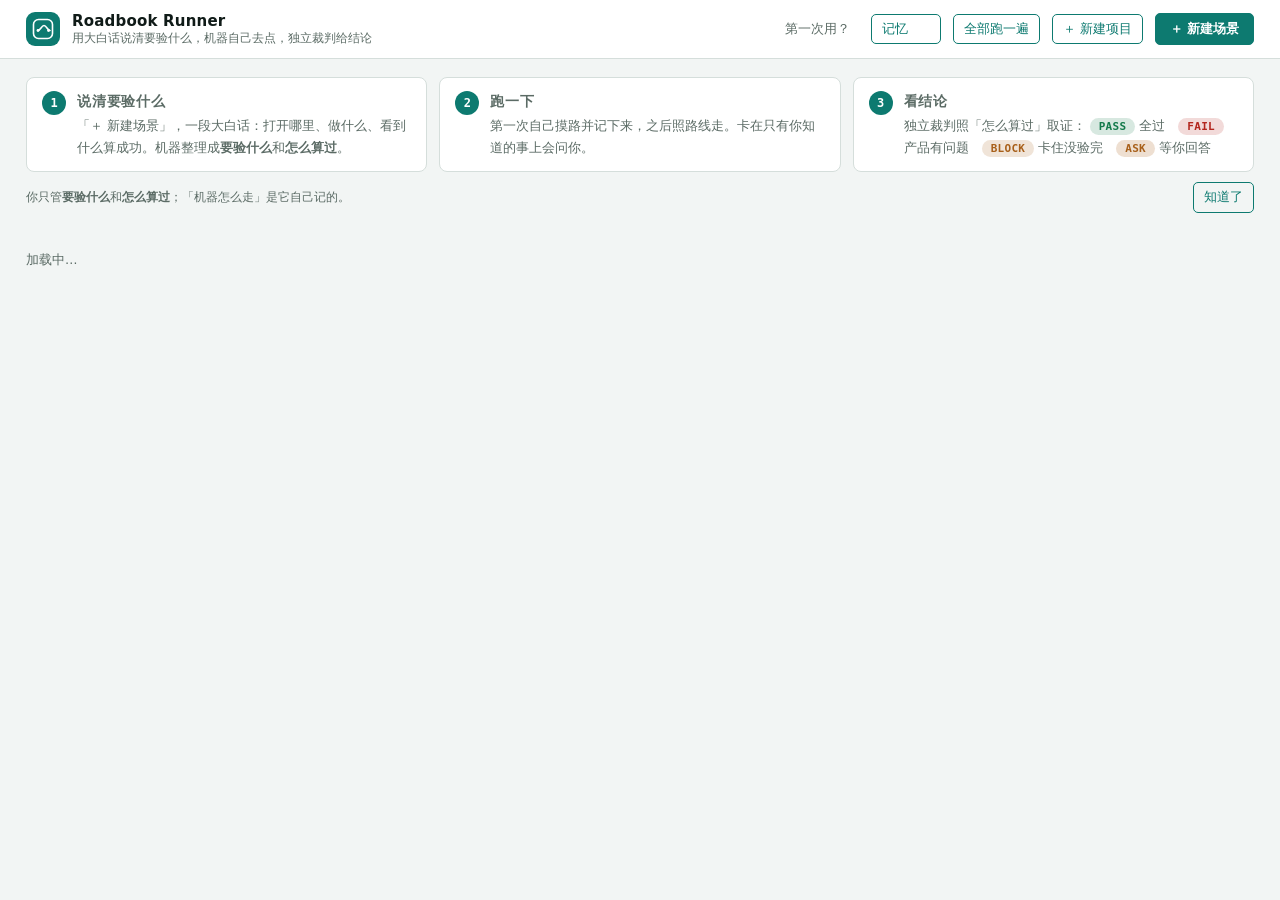
==== frontend/index.html @ f7e3899c "Roadbook Runner：路书资产的独立无人值守运行时与看板 - AgentLoop：Observe→Act→Observe 主循环，阈值压缩、截断整轮重试、finish 显式协议 - 三道安全" ====
<!doctype html>
<html lang="zh-CN">
<head>
<meta charset="utf-8"/>
<meta name="viewport" content="width=device-width,initial-scale=1"/>
<title>Roadbook Runner</title>
<style>
  :root{
    --bg:#f2f5f4; --surface:#fff; --surface-2:#e7edea; --ink:#101b18; --muted:#5b6b65;
    --line:#d5dedb; --accent:#0d7a70; --pass:#137a4b; --fail:#b3261e; --block:#a8601a;
    --mono:'SF Mono',Menlo,Consolas,monospace;
    /* 工具类别配色：改页面 / 看页面 / 资产·脚本 */
    --act:#0d7a70; --look:#5b6b65; --asset:#5a4fc4;
  }
  @media (prefers-color-scheme:dark){:root:not([data-theme=light]){
    --bg:#0d1412; --surface:#151e1b; --surface-2:#1c2724; --ink:#e6ece9; --muted:#92a19b;
    --line:#293633; --accent:#3fc7ba; --pass:#4ec98a; --fail:#f2857c; --block:#e0a15c;
    --act:#3fc7ba; --look:#8fa39c; --asset:#9d93ff;
  }}
  *{box-sizing:border-box}
  body{margin:0;background:var(--bg);color:var(--ink);
       font:14px/1.5 system-ui,-apple-system,"PingFang SC",sans-serif}
  /* 只管页面顶栏。别写成裸 header——弹窗里的卡片头也是 <header>，
     会跟着变成 sticky+z-index:5，盖在页签上面（2026-09-22 实测：14 个卡片头全中招） */
  body>header{display:flex;align-items:center;gap:12px;padding:12px 26px;
         background:var(--surface);border-bottom:1px solid var(--line);
         position:sticky;top:0;z-index:5}
  body>header .brand{display:inline-flex;width:34px;height:34px;border-radius:9px;align-items:center;justify-content:center;
         background:var(--accent);color:#fff;flex:none}
  body>header .titles{display:grid;line-height:1.25}
  body>header h1{margin:0;font-size:15px;font-weight:700;letter-spacing:.2px}
  body>header .sub{color:var(--muted);font-size:12px}
  body>header .spacer{margin-left:auto}
  button.primary{background:var(--accent);color:#fff;border-color:var(--accent);font-weight:600}
  button.primary:hover{filter:brightness(1.07)}
  button.link{background:none;border-color:transparent;color:var(--muted);padding:5px 8px;font-weight:500}
  button.link:hover{color:var(--accent)}
  button.sm{padding:4px 10px;font-size:12.5px}
  /* 概览条：数字即筛选 */
  .overview{max-width:1500px;margin:0 auto 14px;display:flex;align-items:center;gap:12px;flex-wrap:wrap}
  .ov-chips{display:flex;gap:6px;flex-wrap:wrap}
  .ov-chip{display:inline-flex;align-items:center;gap:6px;padding:5px 12px 5px 9px;border-radius:999px;
           border:1px solid var(--line);background:var(--surface);color:var(--muted);font-size:12.5px;font-weight:500}
  .ov-chip b{font:700 12.5px var(--mono);color:var(--ink)}
  .ov-chip::before{content:'';width:7px;height:7px;border-radius:50%;background:var(--line)}
  .ov-chip.pass::before{background:var(--pass)} .ov-chip.fail::before{background:var(--fail)}
  .ov-chip.block::before,.ov-chip.ask::before{background:var(--block)} .ov-chip.running::before{background:var(--accent)}
  .ov-chip.all::before{display:none}
  .ov-chip.on{border-color:var(--accent);color:var(--accent);background:color-mix(in srgb,var(--accent) 8%,var(--surface))}
  .ov-chip:hover{border-color:var(--accent)}
  /* 记忆页 */
  body>header .cnt{display:inline-block;min-width:16px;padding:0 5px;margin-left:6px;border-radius:999px;
                   background:var(--block);color:#fff;font:700 10.5px var(--mono);line-height:16px;vertical-align:1px}
  #memdlg{max-width:min(860px,95vw);width:min(860px,95vw);max-height:92vh}
  #memdlg[open]{display:flex;flex-direction:column}
  #memdlg .dlg-body{flex:1;min-height:0;overflow:auto}
  .mem-h{margin:18px 0 8px;font-size:13px;font-weight:600}
  .mem-h .count{font:11px var(--mono);color:var(--muted);margin-left:6px}
  .mem-c{border:1px solid var(--line);border-radius:10px;background:var(--surface);padding:10px 12px;margin-bottom:10px}
  .mem-c.ready{border-color:var(--ok);box-shadow:0 0 0 2px color-mix(in srgb,var(--ok) 18%,transparent)}
  .mem-c.canonical{border-left:4px solid var(--warn)}
  .mem-head{display:flex;align-items:center;gap:8px;flex-wrap:wrap;font-size:12px;color:var(--muted)}
  .mem-head .sp{flex:1}
  .mem-votes b{font-family:var(--mono);color:var(--ink)} .mem-votes b.ok{color:var(--ok)} .mem-votes b.bad{color:var(--bad)}
  .mem-src{font-size:11.5px;color:var(--muted)}
  .mem-text{margin:8px 0;font-size:13.5px;line-height:1.65}
  .mem-act{display:flex;align-items:center;gap:8px;flex-wrap:wrap}
  .mem-act .hint{flex-basis:100%;margin-top:2px}
  .mem-p{display:flex;align-items:baseline;gap:8px;flex-wrap:wrap;padding:6px 0;border-top:1px dashed var(--line);font-size:13px}
  .mem-p:first-of-type{border-top:0}
  .mem-p b.bad{color:var(--bad);font-family:var(--mono)}
  .mem-ledger{font-size:12px;display:grid;gap:3px}
  .mem-r{display:grid;grid-template-columns:82px 130px auto 1fr;gap:8px;align-items:baseline}
  .mem-r .t{font-family:var(--mono);color:var(--muted);font-size:11px}
  .mem-r .e{font-family:var(--mono);font-size:11px;color:var(--muted)}
  .mem-r .e.promoted,.mem-r .e.created,.mem-r .e.canonical_promoted{color:var(--ok)}
  .mem-r .e.dropped,.mem-r .e.demoted,.mem-r .e.refute_promoted{color:var(--bad)}
  .mem-r .e.proposed,.mem-r .e.voted,.mem-r .e.merged_as_vote{color:var(--accent)}
  .mem-r .hint{overflow:hidden;text-overflow:ellipsis;white-space:nowrap}
  /* 上手面板 */
  .onboard{max-width:1500px;margin:18px auto -4px;padding:0 26px}
  .onboard .steps{display:grid;grid-template-columns:repeat(auto-fit,minmax(280px,1fr));gap:12px}
  .onboard .steps>div{display:flex;gap:11px;padding:13px 15px;background:var(--surface);
                      border:1px solid var(--line);border-radius:8px}
  .onboard .steps>div>b{flex:none;display:inline-flex;align-items:center;justify-content:center;
                        width:24px;height:24px;border-radius:999px;background:var(--accent);color:#fff;
                        font:700 12px var(--mono)}
  .onboard h4{margin:0 0 4px;font-size:13.5px}
  .onboard p{margin:0;font-size:12.5px;line-height:1.7;color:var(--muted)}
  .onboard .foot{display:flex;align-items:center;gap:12px;margin-top:10px;font-size:12px;color:var(--muted)}
  .onboard .foot span{flex:1}
  /* 页签：人话为主，文件名做小字 */
  .tabs button small{display:block;font:10.5px var(--mono);font-weight:400;opacity:.65;margin-top:1px}
  /* 新建场景：例子按钮 + 好坏对照表 */
  .examples{display:flex;gap:6px;align-items:center;flex-wrap:wrap;margin-top:6px}
  .examples button{font-size:11.5px;padding:3px 9px}
  /* 新建场景：一个主角（描述框），其余全是可折叠的次要信息 */
  #author{max-width:min(720px,95vw);width:min(720px,95vw)}
  .author .au-intro{margin:0 0 14px;font-size:12.5px;color:var(--muted);line-height:1.6}
  .au-main{margin-bottom:14px}
  .au-label{display:flex;align-items:baseline;gap:10px;flex-wrap:wrap;margin-bottom:7px;font-size:13px}
  .au-label>span:first-child{color:var(--ink)}
  .au-eg{margin-left:auto;font-size:12px;color:var(--muted);display:flex;gap:8px}
  .au-eg a{color:var(--accent);text-decoration:none;border-bottom:1px dotted var(--accent)}
  .au-eg a:hover{border-bottom-style:solid}
  #author-ask{width:100%;font:14px/1.7 inherit;padding:12px 14px;border:1.5px solid var(--line);border-radius:8px;
              background:var(--surface);color:var(--ink);resize:vertical;min-height:132px;
              box-shadow:0 1px 3px rgba(0,0,0,.06)}
  #author-ask:focus{outline:none;border-color:var(--accent);box-shadow:0 0 0 3px color-mix(in srgb,var(--accent) 14%,transparent)}
  .au-more{display:grid;gap:2px;margin-bottom:16px}
  .au-more details{border-top:1px solid var(--line)}
  .au-more details:last-child{border-bottom:1px solid var(--line)}
  .au-more summary{cursor:pointer;list-style:none;display:flex;align-items:baseline;gap:8px;padding:9px 2px;
                   font-size:12.5px;color:var(--muted)}
  .au-more summary::-webkit-details-marker{display:none}
  .au-more summary::before{content:'▸';font-size:10px;color:var(--muted)}
  .au-more details[open]>summary::before{content:'▾'}
  .au-more details[open]>summary{color:var(--ink)}
  .au-more summary small{font-size:11.5px;color:var(--muted);opacity:.8}
  .au-more details>*:not(summary){margin:2px 0 12px 14px}
  .au-more input[type=text]{width:100%;font:13px var(--mono);padding:7px 10px;border:1px solid var(--line);
                            border-radius:6px;background:var(--surface);color:var(--ink)}
  .au-foot{display:flex;align-items:center;gap:14px}
  .au-run{display:flex;align-items:center;gap:6px;font-size:12.5px;color:var(--muted);cursor:pointer}
  .goodbad{width:100%;border-collapse:collapse;font-size:12px}
  .goodbad th{text-align:left;font-weight:600;padding:4px 8px;background:var(--bg);font-size:11.5px}
  .goodbad th:first-child{color:var(--pass)} .goodbad th:last-child{color:var(--fail)}
  .goodbad td{padding:4px 8px;border-top:1px dashed var(--line);vertical-align:top;line-height:1.55;color:var(--ink)}
  .goodbad td span{display:block;color:var(--muted);font-size:11px}

  .grid{display:grid;gap:18px;
        grid-template-columns:repeat(auto-fill,minmax(320px,1fr))}
  .proj-head{grid-column:1/-1;display:flex;align-items:baseline;gap:10px;
             margin-top:8px;padding-bottom:6px;border-bottom:1px solid var(--line);
             font:600 14px/1.4 var(--sans,system-ui);color:var(--ink)}
  .proj-head:first-child{margin-top:0}
  .proj-head .proj-n{font:400 11.5px var(--mono,monospace);color:var(--muted)}
  .proj-head .proj-name{font-weight:600}
  .proj-head .ghost{padding:2px 10px;font-size:11px}
  .proj-head .sp{flex:1}
  .proj-toggle{background:none;border:0;color:var(--muted);cursor:pointer;font-size:12px;padding:0 2px;line-height:1}
  main{max-width:1500px;margin:0 auto;padding:18px 26px 40px}

  .tile{background:var(--surface);border:1px solid var(--line);border-radius:12px;
        overflow:hidden;display:flex;flex-direction:column;
        box-shadow:0 1px 2px rgba(0,0,0,.04);transition:box-shadow .15s,transform .15s}
  .tile:hover{box-shadow:0 6px 18px rgba(0,0,0,.08);transform:translateY(-1px)}
  .tile.running{border-color:var(--accent);box-shadow:0 0 0 2px color-mix(in srgb,var(--accent) 35%,transparent)}

  .stage{position:relative;aspect-ratio:16/10;background:linear-gradient(160deg,#141c1a,#0b0f0e);display:flex;
         align-items:center;justify-content:center;overflow:hidden;border-bottom:1px solid var(--line)}
  .stage img,.stage video{width:100%;height:100%;object-fit:cover;object-position:top;display:block}
  .stage .idle{color:#6b7c76;font-size:12.5px;text-align:center;padding:0 18px;display:grid;gap:4px;justify-items:center}
  .stage .idle svg{color:#4a5a55;margin-bottom:4px} .stage .idle small{font-size:11px;color:#4f5f59}

  .badge{position:absolute;top:10px;left:10px;display:flex;gap:6px;align-items:center}
  .live-dot{width:7px;height:7px;border-radius:50%;background:#e5484d;
            animation:blink 1.1s infinite}
  @keyframes blink{50%{opacity:.25}}
  .stagelabel{position:absolute;top:10px;right:10px;font:11px/1 var(--mono);
              padding:4px 8px;border-radius:4px;background:rgba(0,0,0,.6);color:#e8efec}
  .playbtn{position:absolute;inset:0;border:0;border-radius:0;padding:0;background:transparent;
           display:flex;align-items:center;justify-content:center;cursor:pointer;
           transition:background .15s}
  .playbtn:hover{background:rgba(0,0,0,.28)}
  .playbtn:focus-visible{outline:2px solid var(--accent);outline-offset:-3px}
  .playbtn .disc{width:64px;height:64px;border-radius:50%;
                 background:rgba(12,18,16,.55);border:1.5px solid rgba(255,255,255,.75);
                 display:flex;align-items:center;justify-content:center;
                 transition:transform .15s,background .15s}
  .playbtn:hover .disc{transform:scale(1.08);background:rgba(12,18,16,.78)}
  .playbtn svg{margin-left:4px}

  /* display 只能写在 [open] 上：写在基础规则里会盖掉 dialog:not([open]) 的默认
     display:none，关闭后元素还在，塌成一条黑带（2026-09-16 实测） */
  #player{max-width:min(1200px,94vw);width:min(1200px,94vw);max-height:92vh}
  #player[open]{display:flex;flex-direction:column}
  #player .dlg-body{padding:0;display:flex;flex-direction:column;min-height:0;flex:1;overflow:hidden}
  #player video{width:100%;flex:1;min-height:0;background:#000;display:block;object-fit:contain}

  .vbar{display:flex;align-items:center;gap:12px;padding:9px 13px;background:var(--surface-2);
        border-top:1px solid var(--line)}
  .vbar button{background:transparent;border:0;color:var(--ink);padding:2px 4px;font-size:15px;
               line-height:1;min-width:26px}
  .vbar .time{font:11.5px/1 var(--mono);color:var(--muted);font-variant-numeric:tabular-nums;
              white-space:nowrap}
  .scrub{flex:1;position:relative;height:18px;display:flex;align-items:center;cursor:pointer}
  .scrub .track{position:absolute;left:0;right:0;height:4px;border-radius:2px;background:var(--line)}
  .scrub .fill{position:absolute;left:0;height:4px;border-radius:2px;background:var(--accent);width:0}
  .scrub .knob{position:absolute;width:11px;height:11px;border-radius:50%;background:var(--accent);
               left:0;transform:translateX(-50%);box-shadow:0 0 0 2px var(--surface-2)}


  .nowstep{position:absolute;left:0;right:0;bottom:0;padding:7px 11px;
           background:linear-gradient(transparent,rgba(0,0,0,.82));
           color:#dfe8e5;font:11px/1.4 var(--mono);white-space:nowrap;overflow:hidden;
           text-overflow:ellipsis}

  .meta{padding:13px 15px 10px;display:grid;gap:8px;flex:1}
  .meta .head{display:flex;align-items:flex-start;gap:10px}
  .meta .titles{min-width:0;flex:1}
  .meta .title{font-size:14.5px;font-weight:650;line-height:1.35;color:var(--ink)}
  .meta .slug{font:11px var(--mono);color:var(--muted);margin-top:2px;overflow:hidden;text-overflow:ellipsis;white-space:nowrap}
  .row{display:flex;align-items:center;gap:8px}
  .desc{color:var(--muted);font-size:12.5px;line-height:1.6;display:-webkit-box;-webkit-line-clamp:2;
        -webkit-box-orient:vertical;overflow:hidden;min-height:40px}
  .status{display:flex;align-items:center;gap:10px;font-size:11.5px;color:var(--muted);flex-wrap:wrap}
  .status .route{margin-left:auto}
  .trend{display:inline-flex;gap:3px;align-items:center}
  .trend i{width:7px;height:7px;border-radius:50%;background:var(--line);display:inline-block}
  .trend i.pass{background:var(--pass)} .trend i.fail{background:var(--fail)}
  .trend i.block,.trend i.ask{background:var(--block)} .trend i.running{background:var(--accent)}
  .actions{display:flex;align-items:center;gap:6px;padding:9px 12px 11px;border-top:1px solid var(--line);
           background:color-mix(in srgb,var(--surface-2) 45%,var(--surface));flex-wrap:wrap;row-gap:6px}
  .actions .sp{flex:1}
  .actions button{white-space:nowrap}
  .tags{display:flex;gap:5px;flex-wrap:wrap}
  .tag{font:10px/1.5 var(--mono);padding:1px 6px;border-radius:3px;
       background:var(--surface-2);color:var(--muted);border:1px solid var(--line)}
  .pill{font:11px/1.5 var(--mono);font-weight:700;padding:2px 9px;border-radius:999px;flex:none;letter-spacing:.3px}
  .pill.passed,.pill.PASS{background:color-mix(in srgb,var(--pass) 17%,transparent);color:var(--pass)}
  .pill.failed,.pill.FAIL{background:color-mix(in srgb,var(--fail) 17%,transparent);color:var(--fail)}
  .pill.blocked,.pill.BLOCK,.pill.error{background:color-mix(in srgb,var(--block) 17%,transparent);color:var(--block)}
  .pill.running{background:var(--surface-2);color:var(--accent)}
  .pill.needs_input,.pill.ASK{background:color-mix(in srgb,var(--block) 20%,transparent);
                              color:var(--block)}
  /* 人手动停的，不是失败——用中性灰，别跟 fail/block 撞色 */
  .pill.stopped,.pill.STOPPED{background:var(--surface-2);color:var(--muted)}
  .asks{display:grid;gap:9px;margin:10px 0 0}
  .ask{display:grid;gap:5px}
  .ask .q{font-size:13px;line-height:1.55}
  .ask textarea{width:100%;font:12.5px/1.55 inherit;padding:7px 10px;border:1px solid var(--line);
                border-radius:5px;background:var(--surface);color:var(--ink);resize:vertical}

  button{font:inherit;cursor:pointer;border-radius:5px;border:1px solid var(--accent);
         background:var(--accent);color:#fff;padding:6px 14px;font-weight:600;font-size:12.5px}
  button:disabled{opacity:.45;cursor:not-allowed}
  button.ghost{background:transparent;color:var(--accent);padding:5px 10px;font-weight:500}
  button.danger{background:transparent;border-color:var(--fail);color:var(--fail);padding:5px 10px;font-weight:500}

  dialog{border:1px solid var(--line);border-radius:9px;background:var(--surface);color:var(--ink);
         max-width:820px;width:92vw;padding:0;box-shadow:0 18px 48px rgba(0,0,0,.28)}
  dialog::backdrop{background:rgba(0,0,0,.45)}
  .dlg-head{display:flex;align-items:center;gap:10px;padding:14px 18px;
            border-bottom:1px solid var(--line);position:sticky;top:0;background:var(--surface)}
  .dlg-body{padding:16px 18px;max-height:72vh;overflow:auto}
  h4{margin:16px 0 7px;font-size:11.5px;text-transform:uppercase;letter-spacing:.06em;color:var(--muted)}
  h4:first-child{margin-top:0}
  pre{font:11.5px/1.5 var(--mono);background:var(--surface-2);padding:10px;border-radius:5px;
      overflow:auto;max-height:260px;margin:0;white-space:pre-wrap}
  .steps{display:grid;gap:3px}
  .step{display:grid;grid-template-columns:30px 110px 1fr;gap:8px;font:11.5px/1.6 var(--mono);
        padding:3px 7px;border-radius:3px;background:var(--surface-2)}
  .step .t{color:var(--accent);font-weight:600}
  .step .a{color:var(--muted);overflow:hidden;text-overflow:ellipsis;white-space:nowrap}
  .empty{color:var(--muted);font-size:12.5px;padding:10px 0}

  .calls{display:grid;gap:3px;font:11.5px/1.6 var(--mono)}
  .calls .hd{display:grid;grid-template-columns:28px 50px 1fr 70px 70px 70px;gap:8px;
             color:var(--muted);padding:2px 7px}
  .calls .row{display:grid;grid-template-columns:28px 50px 1fr 70px 70px 70px;gap:8px;
              padding:3px 7px;border-radius:3px;background:var(--surface-2);align-items:center}
  .calls .row.judge{background:var(--accent-graph-soft, var(--surface-2))}
  .calls .tag{font-size:10px;padding:0 5px;border-radius:3px;background:var(--surface);
              color:var(--muted);width:fit-content}
  .calls .num{text-align:right;font-variant-numeric:tabular-nums}
  .calls-total{font-size:11.5px;color:var(--muted);margin-top:6px}

  /* 详情页签。body 的上内边距给到 0，否则粘顶时上面会漏出一条缝，内容从缝里爬到页签上面 */
  #dlg .dlg-body{padding-top:0}
  .tabs{display:flex;gap:2px;border-bottom:1px solid var(--line);margin:0 -18px 14px;
        padding:16px 18px 0;background:var(--surface);position:sticky;top:0;z-index:3}
  .tabs button{background:none;border:none;border-bottom:2px solid transparent;color:var(--muted);
               border-radius:0;padding:9px 12px;font-weight:600;font-size:12.5px}
  .tabs button.on{color:var(--accent);border-bottom-color:var(--accent)}
  .tabs .count{font:11px var(--mono);opacity:.7;margin-left:4px}

  /* 诊断条：跑批为什么是这个结论，一句话顶在最上面 */
  .diag{display:flex;gap:9px;align-items:flex-start;padding:10px 12px;border-radius:6px;
        font-size:12.5px;line-height:1.6;margin-bottom:12px;border:1px solid transparent}
  .diag.bad{background:color-mix(in srgb,var(--fail) 10%,transparent);border-color:var(--fail);color:var(--fail)}
  .diag.neutral{background:var(--surface-2);border-color:var(--line);color:var(--muted)}
  .diag.warn{background:color-mix(in srgb,var(--block) 12%,transparent);border-color:var(--block);color:var(--block)}
  .diag.ok{background:color-mix(in srgb,var(--pass) 10%,transparent);border-color:var(--pass);color:var(--pass)}
  .diag b{flex:none}

  /* 轨迹：一次模型调用 + 它产出的那几步 */
  .tl{display:grid;gap:7px}
  .tl-turn{border:1px solid var(--line);border-radius:6px;overflow:hidden;background:var(--surface)}
  .tl-head{display:flex;align-items:center;gap:9px;padding:4px 10px;background:var(--surface-2);
           font:11px var(--mono);color:var(--muted);border-bottom:1px solid var(--line)}
  .tl-head b{color:var(--ink);font-size:11px}
  .tl-head .sp{margin-left:auto}

  /* 模型这一轮说的话，跟工具调用视觉上彻底分开 */
  .tl-think{margin:7px 9px;padding:6px 10px;border-left:2px solid var(--line);
            font-size:12.5px;line-height:1.6;color:var(--muted);white-space:pre-wrap}
  .tl-think:empty{display:none}

  .tl-step>summary{display:grid;grid-template-columns:3px 20px 52px 112px 1fr auto;gap:8px;
                   align-items:center;padding:4px 10px 4px 0;cursor:pointer;
                   font:11.5px/1.55 var(--mono);list-style:none}
  .tl-step>summary::-webkit-details-marker{display:none}
  .tl-step>summary:hover,.tl-step[open]>summary{background:var(--surface-2)}
  .tl-step .bar{align-self:stretch;background:var(--line)}          /* 左侧类别色条 */
  .tl-step .n{color:var(--muted);text-align:right;font-size:11px}
  .tl-step .kind{font-size:10px;text-align:center;padding:1px 0;border-radius:3px;
                 background:var(--surface-2);color:var(--muted);letter-spacing:.02em}
  .tl-step .t{font-weight:600}
  .tl-step .a{color:var(--muted);overflow:hidden;text-overflow:ellipsis;white-space:nowrap}
  .tl-step .ms{color:var(--muted);font-size:11px;font-variant-numeric:tabular-nums;padding-right:10px}

  .tl-step.k-act    .bar{background:var(--act)}
  .tl-step.k-act    .t{color:var(--act)}
  .tl-step.k-look   .bar{background:var(--look);opacity:.5}
  .tl-step.k-look   .t{color:var(--look)}
  .tl-step.k-asset  .bar{background:var(--asset)}
  .tl-step.k-asset  .t{color:var(--asset)}
  .tl-step.k-end    .bar{background:var(--pass)}
  .tl-step.k-end    .t{color:var(--pass)}
  .tl-step.k-skip   .bar{background:var(--block)}
  .tl-step.k-skip   .t{color:var(--block);text-decoration:line-through;text-decoration-thickness:1px}
  .tl-step.k-act   .kind{color:var(--act)}
  .tl-step.k-asset .kind{color:var(--asset)}
  .tl-step.k-skip  .kind{color:var(--block)}

  .tl-body{padding:8px 11px 10px 21px;display:grid;gap:7px;border-top:1px dashed var(--line)}
  .tl-lbl{font-size:10.5px;text-transform:uppercase;letter-spacing:.05em;color:var(--muted);margin-bottom:3px}

  .task pre{max-height:none;background:var(--surface-2);padding:12px 14px;font-size:12px;line-height:1.75}
  /* 路书的五要素标记：渲染成正文之后仍然要一眼看出结构 */
  .md .mark{color:var(--accent);font-weight:600}
  .task .stale{border:1px solid var(--block);color:var(--block);border-radius:6px;
               padding:8px 11px;font-size:12px;line-height:1.6;margin-bottom:12px;
               background:color-mix(in srgb,var(--block) 10%,transparent)}

  /* 图例：告诉人这些颜色代表什么 */
  .tl-legend{display:flex;flex-wrap:wrap;gap:12px;font-size:11px;color:var(--muted);margin-bottom:9px}
  .tl-legend span{display:flex;align-items:center;gap:5px}
  .tl-legend i{width:9px;height:9px;border-radius:2px;display:inline-block}

  #author{max-width:min(680px,94vw);width:min(680px,94vw)}
  #author[open]{display:block}
  #author textarea{width:100%;min-height:130px;resize:vertical;font:13px/1.6 inherit;
                   padding:11px 12px;border:1px solid var(--line);border-radius:6px;
                   background:var(--surface);color:var(--ink)}
  #author input[type=text]{width:100%;font:12.5px var(--mono);padding:8px 11px;
                   border:1px solid var(--line);border-radius:6px;
                   background:var(--surface);color:var(--ink)}
  .field{display:grid;gap:5px;margin-bottom:13px}
  .field label{font-size:12px;color:var(--muted)}
  .hint{font-size:11.5px;color:var(--muted);line-height:1.6}
  .hint code{background:var(--surface-2);padding:1px 5px;border-radius:3px;font-size:11px}
  .authlog{margin-top:12px;display:grid;gap:3px;max-height:220px;overflow:auto}

  /* 归属批注：这份文件谁维护。人写的和模型回写的性质完全不同——
     改错地方要么被下次勘路覆盖，要么把标准改松了自己却不知道 */
  .owner{display:flex;gap:9px;align-items:flex-start;padding:9px 12px;border-radius:7px;
         font-size:12.5px;line-height:1.7;margin-bottom:12px;border:1px solid}
  .owner b{flex:none}
  .owner em{margin-left:auto;font-style:normal;font-size:11.5px;opacity:.75;white-space:nowrap}
  .owner.human{background:color-mix(in srgb,var(--accent) 7%,transparent);
               border-color:color-mix(in srgb,var(--accent) 35%,transparent);color:var(--ink)}
  .owner.human b{color:var(--accent)}
  .owner.bot{background:color-mix(in srgb,var(--block) 9%,transparent);
             border-color:color-mix(in srgb,var(--block) 38%,transparent);color:var(--ink)}
  .owner.bot b{color:var(--block)}

  /* 裁判答卷：先扫步骤结论，再逐条对照「要求 / 证据 / 原因」。 */
  .jg{display:grid;gap:18px}
  .jg-overview{display:grid;gap:12px;padding:14px;border:1px solid var(--line);border-radius:10px;
               background:var(--surface)}
  .jg-overview-main{display:flex;align-items:center;gap:12px;flex-wrap:wrap}
  .jg-overview-title{font-size:14px;font-weight:700;margin-right:auto}
  .jg-totals{display:flex;gap:7px;flex-wrap:wrap}
  .jg-total{display:inline-flex;align-items:center;gap:6px;padding:5px 9px;border-radius:6px;
            background:var(--surface-2);font-size:11.5px;color:var(--muted)}
  .jg-total b{font:700 12px var(--mono);color:var(--ink)}
  .jg-total.pass b{color:var(--pass)} .jg-total.fail b{color:var(--fail)}
  .jg-total.blocked b{color:var(--block)}
  .jg-nav{display:flex;gap:7px;flex-wrap:wrap}
  .jg-nav a{--jg-status:var(--muted);display:inline-flex;align-items:center;gap:6px;padding:5px 9px;
            border:1px solid color-mix(in srgb,var(--jg-status) 36%,var(--line));border-radius:999px;
            background:color-mix(in srgb,var(--jg-status) 7%,var(--surface));color:var(--ink);
            font-size:11.5px;text-decoration:none}
  .jg-nav a::before{content:'';width:7px;height:7px;border-radius:50%;background:var(--jg-status)}
  .jg-nav a.pass{--jg-status:var(--pass)} .jg-nav a.fail{--jg-status:var(--fail)}
  .jg-nav a.blocked{--jg-status:var(--block)}

  .jg-step{--jg-status:var(--muted);border:1px solid color-mix(in srgb,var(--jg-status) 34%,var(--line));
           border-left:6px solid var(--jg-status);border-radius:10px;overflow:hidden;background:var(--surface);
           box-shadow:0 2px 8px rgba(0,0,0,.07);scroll-margin-top:70px}
  .jg-step.pass{--jg-status:var(--pass)} .jg-step.fail{--jg-status:var(--fail)}
  .jg-step.blocked{--jg-status:var(--block)}
  .jg-step>header{display:grid;grid-template-columns:38px minmax(0,1fr) auto;gap:11px;align-items:center;
                  padding:13px 14px;background:color-mix(in srgb,var(--jg-status) 8%,var(--surface));
                  border-bottom:1px solid color-mix(in srgb,var(--jg-status) 22%,var(--line))}
  .jg-no{display:inline-flex;align-items:center;justify-content:center;width:38px;height:38px;flex:none;
         border-radius:9px;background:var(--jg-status);color:#fff;font:700 15px var(--mono)}
  .jg-step-title{min-width:0;font-size:14px;font-weight:650;line-height:1.55}
  .jg-step-title small{display:block;margin-bottom:2px;font:10.5px var(--mono);font-weight:600;
                       letter-spacing:.05em;text-transform:uppercase;color:var(--jg-status)}
  .jg-status{display:inline-flex;align-items:center;gap:6px;padding:5px 9px;border-radius:6px;
             background:var(--jg-status);color:#fff;font-size:11.5px;font-weight:750;white-space:nowrap}
  .jg-status .icon{font-size:13px;line-height:1}
  .jg-body{padding:13px 14px 15px;display:grid;gap:12px}
  .jg-route{display:grid;grid-template-columns:86px minmax(0,1fr);gap:7px 12px;align-items:start;
            padding:10px 12px;border:1px solid var(--line);border-radius:7px;background:var(--surface-2);
            font-size:12.5px;line-height:1.65}
  .jg-route .k{font-size:11.5px;font-weight:650;color:var(--muted)}
  .jg-route .reached{font-weight:700;color:var(--pass)}
  .jg-route .reached.no{color:var(--fail)}
  .jg-checks{display:grid;gap:10px}
  .jg-check{--jg-status:var(--muted);border:1px solid color-mix(in srgb,var(--jg-status) 30%,var(--line));
            border-left:5px solid var(--jg-status);border-radius:8px;overflow:hidden;background:var(--surface)}
  .jg-check.pass{--jg-status:var(--pass)} .jg-check.fail{--jg-status:var(--fail)}
  .jg-check.blocked{--jg-status:var(--block)}
  .jg-check-head{display:flex;align-items:center;gap:9px;padding:8px 11px;
                 background:color-mix(in srgb,var(--jg-status) 7%,var(--surface));
                 border-bottom:1px solid color-mix(in srgb,var(--jg-status) 18%,var(--line))}
  .jg-check-head b{font:700 11.5px var(--mono);color:var(--jg-status)}
  .jg-check-head .sp{margin-left:auto}
  .jg-check-head .jg-status{padding:3px 8px;font-size:10.5px}
  .jg-row{display:grid;grid-template-columns:88px minmax(0,1fr);gap:10px;padding:10px 12px;
          font-size:12.5px;line-height:1.7;align-items:start}
  .jg-row+.jg-row{border-top:1px dashed var(--line)}
  .jg-row .k{font-size:11.5px;font-weight:650;color:var(--muted);padding-top:1px}
  .jg-row.expected{background:var(--surface)}
  .jg-row.actual{background:color-mix(in srgb,var(--jg-status) 4%,var(--surface-2))}
  .jg-value{white-space:pre-wrap;word-break:break-word;color:var(--ink)}
  .jg-reason{display:grid;grid-template-columns:88px minmax(0,1fr);gap:10px;padding:9px 12px;
             border-top:1px solid color-mix(in srgb,var(--jg-status) 22%,var(--line));
             background:color-mix(in srgb,var(--jg-status) 10%,var(--surface));
             color:var(--jg-status);font-size:12.5px;line-height:1.65}
  .jg-reason .k{font-size:11.5px;font-weight:750}
  @media(max-width:640px){
    .jg-step>header{grid-template-columns:34px minmax(0,1fr)}
    .jg-no{width:34px;height:34px}.jg-step>header>.jg-status{grid-column:2;width:fit-content}
    .jg-route,.jg-row,.jg-reason{grid-template-columns:1fr;gap:3px}
  }
  .res{font-weight:700;padding:1px 7px;border-radius:3px;font-size:11.5px;white-space:nowrap}
  .res.pass{background:color-mix(in srgb,var(--pass) 18%,transparent);color:var(--pass)}
  .res.fail{background:color-mix(in srgb,var(--fail) 18%,transparent);color:var(--fail)}
  .res.blocked{background:color-mix(in srgb,var(--block) 18%,transparent);color:var(--block)}

  /* 单节编辑：默认只读，点铅笔才把那一节变成表单 */
  .ed-icon{background:transparent;border:1px solid var(--line);color:var(--muted);
           border-radius:5px;padding:2px 9px;font-size:11.5px;line-height:1.7;font-weight:500;white-space:nowrap}
  .ed-icon:hover{border-color:var(--accent);color:var(--accent)}
  .jg-step>header .sp,.ex-step>header .sp,.doc-bar .sp{margin-left:auto}

  /* 文档组件：intent / expect 的读模式与就地编辑。给非技术岗看的，所以读模式像文章不像源码 */
  .doc{display:grid;gap:16px;background:var(--bg);padding:14px;border-radius:10px}
  .doc-bar{display:flex;align-items:center;gap:10px;font-size:12px;color:var(--muted);line-height:1.6}
  .doc-bar .sp{margin-left:auto}
  .chip{font-size:11px;padding:2px 9px;border-radius:999px;background:var(--surface-2);color:var(--muted)}
  .chip.env{background:color-mix(in srgb,var(--accent) 14%,transparent);color:var(--accent);font-weight:600}
  .chip.mono{font-family:var(--mono)}
  .envsel{font:12px system-ui,-apple-system,"PingFang SC",sans-serif;padding:4px 6px;border-radius:6px;
          border:1px solid var(--line);background:var(--surface);color:var(--accent);font-weight:600;height:28px}
  .tag{font-size:10.5px;padding:1px 7px;border-radius:3px;background:var(--surface);color:var(--muted);
       border:1px solid var(--line);line-height:1.5}
  .tag.req{color:var(--accent);border-color:color-mix(in srgb,var(--accent) 45%,transparent)}
  .doc-foot{display:flex;align-items:center;gap:10px;padding-top:2px}
  .doc .ed-in{font-size:13px;line-height:1.65}
  .doc-field{display:grid;grid-template-columns:86px 1fr;gap:10px;align-items:start;margin-bottom:9px}
  .doc-field label{font:12px var(--mono);color:var(--accent);padding-top:8px}
  .doc-field .hint{margin-top:4px}
  .doc-field .hint.ok{color:var(--pass)} .doc-field .hint.bad{color:var(--block)}

  /* 轻量 markdown 渲染 */
  .md p{margin:0 0 8px} .md>*:last-child{margin-bottom:0}
  .md ul,.md ol{margin:0 0 8px;padding-left:20px} .md li{margin:2px 0}
  .md code{font:11.5px var(--mono);background:var(--surface-2);padding:1px 5px;border-radius:3px}
  .md pre.md-code{margin:6px 0 8px;max-height:none;font-size:11.5px;line-height:1.6}
  .md pre.md-code code{background:none;padding:0}
  .md blockquote{margin:6px 0 8px;padding:6px 11px;border-left:2px solid var(--accent);color:var(--muted);
                 background:color-mix(in srgb,var(--accent) 6%,transparent);border-radius:0 4px 4px 0}
  .md table{border-collapse:collapse;width:100%;font-size:12px;margin:6px 0 8px;display:block;overflow-x:auto}
  .md th,.md td{border:1px solid var(--line);padding:5px 8px;text-align:left;vertical-align:top}
  .md th{background:var(--surface-2);font-weight:600;white-space:nowrap}
  .md .md-h{font-weight:700;margin:8px 0 4px}
  .md .md-h1{font-size:15.5px;margin:2px 0 8px}
  .md .md-h2{font-size:13.5px;margin:16px 0 6px;padding-bottom:4px;border-bottom:1px solid var(--line)}
  .md .md-h3{font-size:12.5px;margin:12px 0 4px;color:var(--muted)}
  .md .md-h4,.md .md-h5,.md .md-h6{font-size:12px;color:var(--muted)}
  .md>.md-h1:first-child,.md>.md-h2:first-child{margin-top:0}
  .md a{color:var(--accent)}

  /* 验收路线读模式：字段名照 yaml 保留，旁边给人话标签 */
  .ex-goal{border:1px solid var(--line);border-radius:8px;padding:12px 14px;background:var(--surface);
           box-shadow:0 1px 3px rgba(0,0,0,.07)}
  .ex-step{border:1px solid var(--line);border-radius:8px;background:var(--surface);overflow:hidden;
           box-shadow:0 1px 3px rgba(0,0,0,.07)}
  .ex-step>header{display:flex;align-items:center;gap:9px;padding:7px 12px 7px 10px;background:var(--surface-2);
                  border-bottom:1px solid var(--line);border-left:3px solid var(--accent);font-size:12px;color:var(--muted)}
  .ex-no{display:inline-flex;align-items:center;justify-content:center;min-width:22px;height:22px;
         border-radius:999px;background:var(--accent);color:#fff;font:700 11px var(--mono)}
  .ex-row{display:grid;grid-template-columns:72px 1fr;gap:10px;padding:9px 12px;align-items:start;font-size:13px;line-height:1.7}
  .ex-row+.ex-row{border-top:1px dashed var(--line)}
  .ex-k{font:12px var(--mono);color:var(--accent)}
  .ex-k small{display:block;font:10.5px system-ui,-apple-system,"PingFang SC",sans-serif;color:var(--muted);margin-top:1px}
  .ex-checks{margin:0;padding-left:18px} .ex-checks li{margin:3px 0}
  .ex-edit-step{border:1px solid var(--line);border-radius:8px;padding:10px 12px;background:var(--surface)}
  /* 主栏（目标）：这页唯一真要人写的地方，跟其它栏拉开 */
  .ex-step.primary{border:1.5px solid var(--accent);box-shadow:0 0 0 3px color-mix(in srgb,var(--accent) 12%,transparent),0 1px 3px rgba(0,0,0,.07)}
  .ex-step.primary>header{background:color-mix(in srgb,var(--accent) 10%,var(--surface));border-left-width:5px}
  .ex-step.primary>header .ex-k{font-size:14.5px !important;font-weight:700}
  .ex-step.primary>header .ex-lead{font-size:11.5px;color:var(--muted)}
  .ex-step.primary>.ex-body{font-size:14.5px;line-height:1.8;padding:14px 16px}
  .ex-step.primary>header .ed-icon{border-color:var(--accent);color:var(--accent);font-weight:600}
  /* 三个 tab 共用上面这套卡片。路书的字段名（【到位标志】）比 yaml 键宽，列宽单独给；
     intent 的小节正文是自由 markdown，不走两栏行，用 ex-body 铺满 */
  .ex-row.pb{grid-template-columns:96px 1fr}
  .ex-step>header b{color:var(--ink);font-size:13px;font-weight:600}
  .ex-body{padding:11px 14px;font-size:13px;line-height:1.75}
  #pb-steps{display:grid;gap:16px} #pb-steps:empty{display:none}
  /* 从流程条跳过来时别被吸顶的页签压住 */
  #pb-steps>*{scroll-margin-top:66px}
  /* context.xxx：验收路线里唯一一类「现在还不知道、跑完才有」的值。以前只显示个变量名，
     人不知道它代表什么——这里就地把上次的真实取值贴在后面，并在顶部给一张总表。 */
  .cvar{position:relative;font-family:var(--mono);font-size:12px;color:var(--asset);
        background:color-mix(in srgb,var(--asset) 10%,transparent);border-radius:4px;padding:1px 4px;
        white-space:nowrap;border-bottom:1px dotted var(--asset);cursor:help}
  .cvar u{text-decoration:none;font-size:11px;margin-left:2px}
  /* 自绘 tooltip：原生 title 要停一秒才出、字又小，看板上要频繁扫这个值 */
  .cvar::after{content:attr(data-tip);position:absolute;left:0;top:calc(100% + 5px);z-index:5;
        padding:5px 9px;border-radius:6px;background:var(--ink);color:var(--bg);font-size:11.5px;
        white-space:nowrap;max-width:70vw;overflow:hidden;text-overflow:ellipsis;
        box-shadow:0 3px 10px rgba(0,0,0,.18);opacity:0;pointer-events:none;transition:opacity .12s}
  .cvar:hover::after{opacity:1}
  .cvar.unknown{color:var(--block);background:color-mix(in srgb,var(--block) 12%,transparent)}
  /* 引用了 intent.md 没声明的变量：这是 runner 不一定交、裁判取不到就判 BLOCK 的东西，
     不能只藏在顶上那张收起来的总表里——就地标出来才有人会去补。 */
  .cvar.undecl{color:var(--block);background:color-mix(in srgb,var(--block) 12%,transparent);
        border-bottom-style:solid;border-bottom-color:var(--block)}
  /* 编辑态：把「有哪些变量可以引」摆出来，人不用靠记忆敲名字 */
  .cvpick{display:flex;flex-wrap:wrap;align-items:center;gap:6px;margin:6px 0 2px;
        padding:7px 9px;border:1px dashed var(--line);border-radius:6px;background:var(--surface-2)}
  .cvpick>span{font-size:11.5px;color:var(--muted)}
  .cvpick em{font-size:11px;color:var(--muted);font-style:normal;flex-basis:100%}
  .cvchip{font:11.5px/1.6 var(--mono);padding:1px 7px;border-radius:4px;cursor:pointer;
        background:color-mix(in srgb,var(--asset) 12%,transparent);color:var(--asset);
        border:1px solid color-mix(in srgb,var(--asset) 35%,transparent)}
  .cvchip:hover{background:color-mix(in srgb,var(--asset) 22%,transparent)}
  .cvchip.undecl{background:transparent;color:var(--block);border-style:dashed;
        border-color:color-mix(in srgb,var(--block) 45%,transparent)}
  .cvar.cfg{color:var(--accent);background:var(--surface-2);border-bottom-color:var(--accent)}
  .cvar.cfg::after{white-space:pre-wrap;max-width:min(560px,80vw)}
  /* 技术细节折叠组 + 环境表 */
  .techgroup{border:1px dashed var(--line);border-radius:8px;background:transparent}
  .techgroup>summary{cursor:pointer;list-style:none;display:flex;align-items:center;gap:10px;flex-wrap:wrap;
                     padding:10px 14px;font-size:12.5px;color:var(--muted)}
  .techgroup>summary::-webkit-details-marker{display:none}
  .techgroup>summary::before{content:'▸';font-size:10px}
  .techgroup[open]>summary::before{content:'▾'}
  .techgroup>summary b{color:var(--ink)}
  .techgroup>summary em{font-style:normal;margin-left:auto;font-size:11.5px}
  .techgroup .techbody{display:grid;gap:14px;padding:0 14px 14px}
  .techgroup[open]>summary{border-bottom:1px dashed var(--line);margin-bottom:12px}
  .cfgtab table{width:100%;border-collapse:collapse;font-size:12px}
  .cfgtab th{text-align:left;padding:4px 8px;background:var(--surface-2);font-weight:600;font-size:11.5px}
  .cfgtab th small{font-weight:400;color:var(--muted);margin-left:4px}
  .cfgtab td{padding:4px 8px;border-top:1px dashed var(--line);vertical-align:top;word-break:break-all}
  .cfgtab td.k{font-family:var(--mono);color:var(--accent);white-space:nowrap;width:1%}
  .cfgtab td.k[title]:not([title=""]){border-bottom:1px dotted var(--accent);cursor:help}
  .cfgtab code{font-size:11.5px}
  .cfgtab .hint{margin-top:7px}
  /* 流程条：一步一个胶囊，序号圆点 + 目的 */
  .flow{list-style:none;margin:0;padding:0;display:flex;flex-wrap:wrap;gap:6px 4px;align-items:center}
  .flow li{display:flex;align-items:center}
  .flow li+li::before{content:'→';color:var(--muted);font-size:12px;margin:0 6px 0 2px}
  /* 只读的展示条：不是按钮，别长得像能点 */
  .flowstep{display:inline-flex;align-items:center;gap:6px;padding:3px 10px 3px 4px;border-radius:999px;
            border:1px solid var(--line);background:var(--surface-2);color:var(--muted);font-size:12.5px;line-height:1.5;
            cursor:default}
  .flowstep b{display:inline-flex;align-items:center;justify-content:center;width:18px;height:18px;border-radius:999px;
              background:var(--line);color:var(--ink);font:700 10px var(--mono);flex:none}
  .sec-empty{color:var(--muted);font-size:12.5px;display:grid;gap:8px}
  .sec-empty .eg{display:flex;gap:9px;padding:8px 11px;border:1px dashed var(--line);border-radius:6px;background:var(--bg)}
  .sec-empty .eg>span{flex:none;font:11px var(--mono);color:var(--accent);padding-top:2px}
  .sec-empty .eg .md{flex:1} .sec-empty p{margin:0 0 4px}
  .cvars{border:1px solid var(--line);border-radius:8px;background:var(--surface);
         padding:7px 12px;margin:0 0 12px}
  .cvars>summary{cursor:pointer;font-size:12px;color:var(--muted);list-style:none;
                 display:flex;align-items:center;gap:8px}
  .cvars>summary::-webkit-details-marker{display:none}
  .cvars>summary::before{content:'▸';color:var(--muted);font-size:10px}
  .cvars[open]>summary::before{content:'▾'}
  .cvars>summary b{color:var(--ink);font-size:12.5px}
  .cvars>summary em{font-style:normal}
  .cvars>summary em.bad{color:var(--block);font-weight:600}
  .cvars[open]>summary{margin-bottom:7px;padding-bottom:6px;border-bottom:1px solid var(--line)}
  .cvars>p{margin:0 0 9px;font-size:11.5px;color:var(--muted);line-height:1.65}
  .cvars table{width:100%;border-collapse:collapse;font-size:12px}
  .cvars td{padding:4px 8px 4px 0;border-top:1px dashed var(--line);vertical-align:top}
  .cvars tr:first-child td{border-top:0}
  .cvars td.k{font-family:var(--mono);color:var(--asset);white-space:nowrap;width:1%}
  .cvars td.v{font-family:var(--mono);color:var(--ink);word-break:break-all}
  .cvars td.v.none{color:var(--block);font-family:inherit}
  .cvars td.w{color:var(--muted);white-space:nowrap;width:1%;text-align:right;font-size:11px}

  /* 路书编辑器：跟验收路线编辑器共用 .ed-* 那套控件 */
  #pbed{max-width:min(900px,95vw);width:min(900px,95vw);max-height:92vh}
  #pbed[open]{display:flex;flex-direction:column}
  #pbed .dlg-body{flex:1;min-height:0;overflow:auto;padding-top:0}
  .pb-f{display:grid;grid-template-columns:78px 1fr;gap:8px;align-items:start;margin-bottom:5px}
  .pb-f label{font:12px var(--mono);color:var(--accent);padding-top:7px}
  .pb-raw{border:1px solid var(--block);border-radius:6px;padding:9px 11px;margin-bottom:10px;
          font-size:12px;line-height:1.6;color:var(--block);
          background:color-mix(in srgb,var(--block) 9%,transparent)}
  /* 验收路线编辑器 */
  #editor{max-width:min(860px,95vw);width:min(860px,95vw);max-height:92vh}
  #editor[open]{display:flex;flex-direction:column}
  #editor .dlg-body{flex:1;min-height:0;overflow:auto}
  .ed-goal{width:100%;font:13px/1.6 inherit;padding:7px 10px;border:1px solid var(--line);
           border-radius:5px;background:var(--surface);color:var(--ink);resize:vertical;min-height:46px}
  .ed-step{margin:0 0 6px;padding:0 0 6px;border-bottom:1px dashed var(--line)}
  .ed-step-head{display:flex;align-items:center;gap:7px;margin-bottom:4px}
  .ed-k{font:12.5px var(--mono);color:var(--accent);flex:none}
  .ed-lbl{font-size:11px;color:var(--muted)}
  .ed-body{display:grid;gap:5px}
  .ed-in{width:100%;font:12.5px/1.55 inherit;padding:7px 10px;border:1px solid var(--line);
         border-radius:5px;background:var(--surface);color:var(--ink);resize:vertical}
  .ed-check{display:grid;grid-template-columns:14px 1fr auto;gap:8px;align-items:start}
  .ed-check .dot{color:var(--muted);font-size:13px;line-height:1.9}
  .ed-x{background:transparent;border:1px solid var(--line);color:var(--muted);
        border-radius:4px;padding:3px 8px;font-size:12px;line-height:1.2}
  .ed-x:hover{border-color:var(--fail);color:var(--fail)}
  .ed-add{background:transparent;border:1px dashed var(--line);color:var(--accent);
          border-radius:5px;padding:5px 11px;font-size:12px;font-weight:500;width:fit-content}
  .ed-foot{display:flex;align-items:center;gap:10px;padding:11px 18px;
           border-top:1px solid var(--line);background:var(--surface)}

  /* 结构化视图：字段名照实显示，跟 yaml 一一对应 */
  .yv{font:12.5px/1.75 var(--mono);display:grid;gap:1px}
  .yv .k{color:var(--accent)}
  .yv .v{color:var(--ink);font-family:system-ui,-apple-system,"PingFang SC",sans-serif;
         font-size:13px}
  .yv .row{display:grid;grid-template-columns:auto 1fr;gap:8px;align-items:baseline;
           padding:1px 0}
  .yv .ind1{padding-left:18px}
  .yv .ind2{padding-left:36px}
  .yv .ind3{padding-left:54px}
  .yv .dash{color:var(--muted)}
  .yv .evi{color:var(--muted);white-space:pre-wrap;word-break:break-word;
           border-left:2px solid var(--line);padding-left:9px;margin:2px 0 4px}
  .yv .res{font-weight:700;padding:0 5px;border-radius:3px;font-size:11.5px}
  .yv .res.pass{background:color-mix(in srgb,var(--pass) 18%,transparent);color:var(--pass)}
  .yv .res.fail{background:color-mix(in srgb,var(--fail) 18%,transparent);color:var(--fail)}
  .yv .res.blocked{background:color-mix(in srgb,var(--block) 18%,transparent);color:var(--block)}
  .yv .sep{height:9px}
  .yv .idx{display:inline-block;min-width:20px;margin-right:2px;color:var(--muted);
           font-size:11px;opacity:.75;user-select:none}
  .ed-idx{color:var(--muted);font:11px var(--mono);opacity:.75;min-width:20px;user-select:none}
  .ynote{font-size:11.5px;color:var(--muted);margin:0 0 9px;line-height:1.6}

  #author{max-width:min(680px,94vw);width:min(680px,94vw)}
  #author[open]{display:block}
  #author textarea{width:100%;min-height:130px;resize:vertical;font:13px/1.6 inherit;
                   padding:11px 12px;border:1px solid var(--line);border-radius:6px;
                   background:var(--surface);color:var(--ink)}
  #author input[type=text]{width:100%;font:12.5px var(--mono);padding:8px 11px;
                   border:1px solid var(--line);border-radius:6px;
                   background:var(--surface);color:var(--ink)}
  .field{display:grid;gap:5px;margin-bottom:13px}
  .field label{font-size:12px;color:var(--muted)}
  .hint{font-size:11.5px;color:var(--muted);line-height:1.6}
  .hint code{background:var(--surface-2);padding:1px 5px;border-radius:3px;font-size:11px}
  .authlog{margin-top:12px;display:grid;gap:3px;max-height:220px;overflow:auto}

  /* 验收路线编辑器 */
  #editor{max-width:min(860px,95vw);width:min(860px,95vw);max-height:92vh}
  #editor[open]{display:flex;flex-direction:column}
  #editor .dlg-body{flex:1;min-height:0;overflow:auto}
  .ed-goal{width:100%;font:13px/1.6 inherit;padding:7px 10px;border:1px solid var(--line);
           border-radius:5px;background:var(--surface);color:var(--ink);resize:vertical;min-height:46px}
  .ed-step{margin:0 0 6px;padding:0 0 6px;border-bottom:1px dashed var(--line)}
  .ed-step-head{display:flex;align-items:center;gap:7px;margin-bottom:4px}
  .ed-k{font:12.5px var(--mono);color:var(--accent);flex:none}
  .ed-lbl{font-size:11px;color:var(--muted)}
  .ed-body{display:grid;gap:5px}
  .ed-in{width:100%;font:12.5px/1.55 inherit;padding:7px 10px;border:1px solid var(--line);
         border-radius:5px;background:var(--surface);color:var(--ink);resize:vertical}
  .ed-check{display:grid;grid-template-columns:14px 1fr auto;gap:8px;align-items:start}
  .ed-check .dot{color:var(--muted);font-size:13px;line-height:1.9}
  .ed-x{background:transparent;border:1px solid var(--line);color:var(--muted);
        border-radius:4px;padding:3px 8px;font-size:12px;line-height:1.2}
  .ed-x:hover{border-color:var(--fail);color:var(--fail)}
  .ed-add{background:transparent;border:1px dashed var(--line);color:var(--accent);
          border-radius:5px;padding:5px 11px;font-size:12px;font-weight:500;width:fit-content}
  .ed-foot{display:flex;align-items:center;gap:10px;padding:11px 18px;
           border-top:1px solid var(--line);background:var(--surface)}

  /* 验收路线 / 判定结果的可视化 */
  .legend{display:grid;gap:5px;background:var(--surface-2);border:1px solid var(--line);
          border-radius:6px;padding:10px 12px;font-size:12px;color:var(--muted);margin-bottom:12px}
  .legend b{color:var(--ink);font-weight:600}

  .vstep{border:1px solid var(--line);border-radius:7px;margin-bottom:10px;overflow:hidden}
  .vstep-head{display:flex;align-items:flex-start;gap:9px;padding:10px 12px;background:var(--surface-2)}
  .vstep-num{flex:none;width:20px;height:20px;border-radius:50%;background:var(--accent);color:#fff;
             font:11px/20px var(--mono);text-align:center;font-weight:700}
  .vstep-go{font-size:13px;font-weight:600;line-height:1.45}
  .vstep-how{font-size:11.5px;color:var(--muted);margin-top:3px;line-height:1.45}
  .vstep-body{padding:9px 12px;display:grid;gap:8px}

  .vcheck{display:grid;grid-template-columns:auto 1fr;gap:9px;align-items:start}
  .vmark{flex:none;width:18px;height:18px;border-radius:4px;font:11px/18px system-ui;
         text-align:center;font-weight:700}
  .vmark.pass{background:color-mix(in srgb,var(--pass) 18%,transparent);color:var(--pass)}
  .vmark.fail{background:color-mix(in srgb,var(--fail) 18%,transparent);color:var(--fail)}
  .vmark.blocked{background:color-mix(in srgb,var(--block) 18%,transparent);color:var(--block)}
  .vfact{font-size:12.5px;line-height:1.5}
  .vevi{margin-top:5px;border-left:2px solid var(--line);padding:4px 0 4px 9px;
        font:11.5px/1.55 var(--mono);color:var(--muted);white-space:pre-wrap;word-break:break-word}
  .vevi .lbl{display:block;font-family:system-ui;font-size:10.5px;color:var(--accent);
             letter-spacing:.03em;margin-bottom:2px}
  .vnote{margin-top:4px;font-size:11.5px;color:var(--muted)}
  .vgoal{font-size:13px;padding:9px 12px;background:var(--surface-2);border-radius:6px;
         margin-bottom:10px;line-height:1.5}
</style>
</head>
<body>
<header>
  <span class="brand"><svg width="22" height="22" viewBox="0 0 22 22" fill="none" aria-hidden="true">
      <rect x="1.5" y="1.5" width="19" height="19" rx="5" stroke="currentColor" stroke-width="1.6"/>
      <path d="M6 12.5c2.5 0 3.5-5 6-5s3.5 5 6 5" stroke="currentColor" stroke-width="1.6" stroke-linecap="round"/>
      <circle cx="6" cy="12.5" r="1.4" fill="currentColor"/><circle cx="16.5" cy="12.5" r="1.4" fill="currentColor"/></svg></span>
  <div class="titles"><h1>Roadbook Runner</h1>
    <span class="sub">用大白话说清要验什么，机器自己去点，独立裁判给结论</span></div>
  <span class="spacer"></span>
  <button class="link" id="onboard-btn" onclick="toggleOnboard()">第一次用？</button>
  <button class="ghost" onclick="openMemory()">记忆<span class="cnt" id="mem-count" hidden></span></button>
  <button class="ghost" onclick="runAll()">全部跑一遍</button>
  <button class="ghost" onclick="newProject()">＋ 新建项目</button>
  <button class="primary" onclick="openAuthor()">＋ 新建场景</button>
</header>

<!-- 上手三步 + 结论怎么读。默认收起，第一次打开页面自动展开一次，关掉就记住 -->
<section class="onboard" id="onboard" hidden>
  <div class="steps">
    <div><b>1</b><div><h4>说清要验什么</h4><p>「＋ 新建场景」，一段大白话：打开哪里、做什么、看到什么算成功。机器整理成<b>要验什么</b>和<b>怎么算过</b>。</p></div></div>
    <div><b>2</b><div><h4>跑一下</h4><p>第一次自己摸路并记下来，之后照路线走。卡在只有你知道的事上会问你。</p></div></div>
    <div><b>3</b><div><h4>看结论</h4><p>独立裁判照「怎么算过」取证：
      <span class="pill PASS">PASS</span> 全过　<span class="pill FAIL">FAIL</span> 产品有问题　<span class="pill BLOCK">BLOCK</span> 卡住没验完　<span class="pill ASK">ASK</span> 等你回答</p></div></div>
  </div>
  <div class="foot"><span>你只管<b>要验什么</b>和<b>怎么算过</b>；「机器怎么走」是它自己记的。</span>
    <button class="ghost" onclick="toggleOnboard(false)">知道了</button></div>
</section>

<main>
  <div class="overview" id="overview"></div>
  <div class="grid" id="grid"><div class="empty">加载中…</div></div>
</main>

<dialog id="ask"><div class="dlg-head">
    <b id="ask-title" style="font-family:var(--mono);font-size:13px"></b>
    <span style="margin-left:auto"></span>
    <button class="ghost" onclick="document.querySelector('#ask').close()">关闭</button>
  </div><div class="dlg-body">
    <p class="ynote">agent 探索到一半卡住了，它需要只有你知道的信息。
      <b>现场已经冻结</b>——你回答完它从断点接着跑，不会从头重新探索。</p>
    <div class="asks" id="ask-list"></div>
    <div style="display:flex;gap:9px;margin-top:15px;align-items:center">
      <button onclick="submitAnswers()">回答并接着跑</button>
      <span class="hint" id="ask-status"></span>
    </div>
  </div></dialog>

<dialog id="pbed"><div class="dlg-head">
    <b id="pb-title" style="font-family:var(--mono);font-size:13px"></b>
    <span style="margin-left:auto"></span>
    <span class="hint" id="pb-status"></span>
    <button class="ghost" onclick="document.querySelector('#pbed').close()">关闭</button>
  </div>
  <div class="dlg-body">
    <div class="tabs" style="margin-top:0;padding-top:0">
      <button data-pbtab="intent" class="on" onclick="pbTab('intent')">要验什么<small>intent.md</small></button>
      <button data-pbtab="expect" onclick="pbTab('expect')">怎么算过<small>expect.yaml</small></button>
      <button data-pbtab="playbook" onclick="pbTab('playbook')">机器怎么走<small>playbook.md · 它自己记的</small></button>
    </div>
    <div class="pane" data-pbpane="intent"><div id="pb-intentbox"></div></div>
    <div class="pane" data-pbpane="expect" hidden><div id="pb-expectbox"></div></div>
    <div class="pane" data-pbpane="playbook" hidden><div id="pb-playbook"></div></div>
  </div>
</dialog>

<dialog id="editor"><div class="dlg-head">
    <b id="ed-title" style="font-family:var(--mono);font-size:13px"></b>
    <span style="margin-left:auto"></span>
    <button class="ghost" onclick="document.querySelector('#editor').close()">关闭</button>
  </div>
  <div class="dlg-body" id="ed-mount"></div>
</dialog>

<dialog id="memdlg"><div class="dlg-head">
    <b style="font-size:14px">记忆 · 原子建议区</b>
    <span style="margin-left:auto"></span>
    <span class="hint" id="mem-status"></span>
    <button class="ghost" onclick="document.querySelector('#memdlg').close()">关闭</button>
  </div><div class="dlg-body" id="mem-body"></div></dialog>

<dialog id="author"><div class="dlg-head">
    <b id="author-title" style="font-size:14px">新建场景</b>
    <span style="margin-left:auto"></span>
    <button class="ghost" onclick="document.querySelector('#author').close()">关闭</button>
  </div><div class="dlg-body author">
    <p class="au-intro" id="author-hint"></p>

    <div class="au-main">
      <div class="au-label"><span>一段话说清：<b>打开哪里 → 做什么 → 页面上看到什么算成功</b></span>
        <span class="au-eg" id="author-examples"><span>例子：</span></span></div>
      <textarea id="author-ask" rows="6" placeholder="打开项目列表页，新建一个叫「回归测试-今天日期」的项目。建完回到列表，能看到这个名字的卡片，刷新一次还在。"></textarea>
    </div>

    <div class="au-more">
      <details><summary>怎样写机器才能验</summary>
        <table class="goodbad">
          <tr><th>✓ 能验</th><th>✗ 验不了</th></tr>
          <tr><td>刷新后这条记录还在列表里</td><td>点了保存按钮<span>动作不是结果</span></td></tr>
          <tr><td>页面出现「保存成功」</td><td>按钮变蓝了<span>颜色读不到，只认页面上的文字</span></td></tr>
          <tr><td>项目卡片上的名字等于刚填的那个</td><td>看起来没问题<span>没有可核对的东西</span></td></tr>
        </table></details>
      <details id="author-cfg-wrap"><summary>可用的环境和账号<small>写「用测试账号登录」就行，具体是哪个看这里</small></summary>
        <div id="author-cfg"></div></details>
      <details id="author-url-field"><summary>被测页面地址<small>不填就用这个技能默认的</small></summary>
        <input type="text" id="author-url" placeholder="http://localhost:4173/"/></details>
      <details id="author-proj-field"><summary>放进哪个项目<small>项目 = 被测对象，scenarios/ 下的分组文件夹</small></summary>
        <select id="author-proj"></select></details>
    </div>

    <div class="au-foot">
      <button id="author-go" onclick="submitAuthor()">生成</button>
      <label class="au-run"><input type="checkbox" id="author-run" checked/>生成完直接跑一次</label>
      <span class="hint" id="author-status"></span>
    </div>
    <div class="authlog" id="author-log"></div>
  </div></dialog>

<dialog id="player"><div class="dlg-head">
    <b id="player-title" style="font-family:var(--mono);font-size:13px"></b>
    <span style="margin-left:auto"></span>
    <button class="ghost" id="sw-runner" onclick="switchCam('runner')">执行</button>
    <button class="ghost" id="sw-judge" onclick="switchCam('judge')">裁判</button>
    <button class="ghost" onclick="closePlayer()">关闭</button>
  </div><div class="dlg-body">
    <video id="player-video" autoplay muted playsinline onclick="togglePlay()"></video>
    <div class="vbar">
      <button id="vp-toggle" onclick="togglePlay()" title="播放/暂停">▶</button>
      <span class="time" id="vp-cur">0:00</span>
      <div class="scrub" id="vp-scrub">
        <div class="track"></div><div class="fill" id="vp-fill"></div><div class="knob" id="vp-knob"></div>
      </div>
      <span class="time" id="vp-dur">0:00</span>
    </div>
  </div></dialog>

<dialog id="dlg"><div class="dlg-head">
    <b id="dlg-title" style="font-family:var(--mono);font-size:13px"></b>
    <span id="dlg-pill"></span>
    <span style="margin-left:auto"></span>
    <button class="ghost" onclick="exportRunHtml()">导出 HTML</button>
    <button class="ghost" onclick="dlg.close()">关闭</button>
  </div><div class="dlg-body" id="dlg-body"></div></dialog>

<script>
const $ = s => document.querySelector(s);
const dlg = $('#dlg');
let state = [];                 // 场景列表
const running = {};             // scenario -> {run_id, step}
let PROJECTS = {};              // skill -> [项目名]，含空项目；移动/新建场景的下拉来源
const COLLAPSED = new Set(JSON.parse(localStorage.getItem('proj-collapsed') || '[]'));

async function load(){
  const skills = await (await fetch('/api/skills')).json();
  state = skills.flatMap(sk => sk.scenarios.map(s => ({...s, skill: sk.name})));
  PROJECTS = Object.fromEntries(skills.map(sk => [sk.name, sk.projects || []]));
  render();
  reattachRunning();
  refreshMemoryCount();
}

// ---- 项目管理：新建 / 改名 / 删空项目 / 场景在项目间移动 / 分组折叠 ----
function firstSkill(){ return state[0]?.skill; }

async function newProject(){
  const skill = firstSkill();
  if(!skill){ alert('没找到技能目录'); return; }
  const name = prompt('新项目名 = 被测对象的名字（比如 my-app）。场景建在它下面。');
  if(!name) return;
  const r = await fetch('/api/projects', {method:'POST', headers:{'Content-Type':'application/json'},
    body: JSON.stringify({skill, name: name.trim()})});
  if(!r.ok){ alert((await r.json()).detail || '创建失败'); return; }
  await load();
}

async function renameProj(proj, skill){
  const to = prompt(`把项目 ${proj} 改名为：`, proj);
  if(!to || to === proj) return;
  const r = await fetch('/api/projects/rename', {method:'POST', headers:{'Content-Type':'application/json'},
    body: JSON.stringify({skill, name: proj, to: to.trim()})});
  if(!r.ok){ alert((await r.json()).detail || '改名失败'); return; }
  COLLAPSED.delete(proj);
  await load();
}

async function deleteProj(proj, skill){
  if(!confirm(`删除项目 ${proj}？只有空项目能删；里面还有场景会被拒绝。`)) return;
  const r = await fetch(`/api/projects/${encodeURIComponent(proj)}?skill=${encodeURIComponent(skill)}`, {method:'DELETE'});
  if(!r.ok){ alert((await r.json()).detail || '删除失败'); return; }
  COLLAPSED.delete(proj);
  await load();
}

async function moveScenario(name, project, skill){
  if(!project) return;
  const to = project === '~root~' ? '' : project;
  if(to && !confirm(`把场景 ${name} 移到项目 ${to}？`)){ render(); return; }
  const r = await fetch(`/api/scenarios/${encodeURIComponent(name)}/move`,
    {method:'POST', headers:{'Content-Type':'application/json'}, body: JSON.stringify({skill, project: to})});
  if(!r.ok){ alert((await r.json()).detail || '移动失败'); }
  await load();
}

function toggleProj(proj){
  COLLAPSED.has(proj) ? COLLAPSED.delete(proj) : COLLAPSED.add(proj);
  localStorage.setItem('proj-collapsed', JSON.stringify([...COLLAPSED]));
  render();
}

// 卡片上的「移动到…」下拉：列出其它项目 + 移出分组。当前无处可去时不渲染。
function projMovePicker(s, running_){
  const projects = PROJECTS[s.skill] || [];
  const others = projects.filter(p => p !== (s.project || ''));
  const toRoot = s.project ? [`<option value="~root~">（移出项目，不分组）</option>`] : [];
  if(!others.length && !toRoot.length) return '';
  return `<select class="envsel" title="移动到别的项目" ${running_?'disabled':''}
      onchange="moveScenario('${esc(s.name)}', this.value, '${esc(s.skill)}')">
    <option value="">移动到…</option>${toRoot.join('')}${others.map(p => `<option value="${esc(p)}">${esc(p)}</option>`).join('')}</select>`;
}

// 服务端说还在跑、本页却没盯着它 —— 接回去。
// running[] 只活在「发起跑批的那个标签页」里，刷新一次实时画面就没了：卡片退回成
// 「上次跑批 · 点击回放」的封面，状态药丸却还写着 running，看着就像死了
// （2026-09-22 实测撞上）。现在刷新、甚至换个浏览器打开，都能重新接上。
function reattachRunning(){
  for(const s of state){
    if(s.last?.status === 'running' && !running[s.name]) attach(s.name, s.last.run_id, '重新接上…');
  }
}

function stageOf(s){
  const r = running[s.name];
  // 缓存穿透：这个 <img> 背后是一条 multipart/x-mixed-replace 长连接，服务端已经给了
  // Cache-Control: no-store，但刷新页面时（不是这条 SSE 增量更新时）不同浏览器对
  // "同一个 URL 的流式响应要不要复用旧连接"处理不一致——2026-09-24 用户反馈过一次
  // "刷新画面不动，要等下一步才刷新"，像是浏览器把上一条连接当缓存续用了。
  // 每次真正重新渲染（页面刷新重新 attach 时）都带一个新时间戳，让浏览器没法认成同一个请求。
  if(r) return `
    <img src="/api/runs/${r.run_id}/live.mjpeg?t=${Date.now()}" alt="实时画面"/>
    <div class="badge"><span class="live-dot"></span>
      <span class="stagelabel" style="position:static">LIVE</span></div>
    <div class="stagelabel">${r.phase || '执行中'}</div>
    <div class="nowstep">${r.step || '启动中…'}</div>`;
  if(s.last) return `
    <img src="/api/runs/${s.last.run_id}/poster" alt="上次跑批最后画面"/>
    <button class="playbtn" title="播放录屏"
            onclick="play('${s.last.run_id}','${s.name}')">
      <span class="disc"><svg width="22" height="24" viewBox="0 0 22 24" fill="#fff">
        <path d="M2 1.8 20 12 2 22.2z"/></svg></span>
    </button>
    <div class="stagelabel">上次跑批 · 点击回放</div>`;
  return `<div class="idle"><svg width="34" height="34" viewBox="0 0 24 24" fill="none" stroke="currentColor" stroke-width="1.4" aria-hidden="true">
      <circle cx="12" cy="12" r="9.5"/><path d="M10 8.5v7l5.5-3.5z" fill="currentColor" stroke="none"/></svg>
    <div>还没跑过</div><small>点「跑一下」，第一次它会自己摸路</small></div>`;
}

// 卡片按结论归类，概览条按这个数、也按这个筛
const BUCKET_OF = {PASS:'pass', passed:'pass', FAIL:'fail', failed:'fail', BLOCK:'block', blocked:'block', error:'block',
                   ASK:'ask', needs_input:'ask', running:'running'};
const BUCKETS = [['all','全部'],['pass','通过'],['fail','有问题'],['block','卡住'],['ask','等你回答'],['running','在跑'],['never','没跑过']];
let FILTER = 'all';
function bucketOf(s){
  if(running[s.name]) return 'running';
  if(!s.last) return 'never';
  return BUCKET_OF[s.last.verdict] || BUCKET_OF[s.last.status] || 'other';
}
function ago(iso){
  if(!iso) return '';
  const ms = Date.now() - new Date(iso).getTime(); if(!(ms >= 0)) return '';
  const m = Math.round(ms/60000); if(m < 1) return '刚刚'; if(m < 60) return `${m} 分钟前`;
  const h = Math.round(m/60); if(h < 24) return `${h} 小时前`;
  const d = Math.round(h/24); if(d < 30) return `${d} 天前`;
  return iso.slice(0, 10);
}
// 最近几次的结论，一个点一次；看一眼就知道这条路稳不稳
function trendDots(s){
  const rows = (s.trend || []).slice(-5);
  if(rows.length < 2) return '';
  return `<span class="trend" title="最近 ${rows.length} 次：${rows.map(r => r.verdict || r.status).join(' → ')}">${
    rows.map(r => `<i class="${BUCKET_OF[r.verdict] || BUCKET_OF[r.status] || 'other'}"></i>`).join('')}</span>`;
}
function setFilter(f){ FILTER = f; render(); }

function render(){
  // 概览条：数字 + 筛选
  const counts = {}; for(const s of state) counts[bucketOf(s)] = (counts[bucketOf(s)] || 0) + 1;
  $('#overview').innerHTML = state.length ? `
    <div class="ov-chips">${BUCKETS.map(([k, label]) => {
      const n = k === 'all' ? state.length : (counts[k] || 0);
      if(k !== 'all' && !n) return '';
      return `<button class="ov-chip ${k} ${FILTER === k ? 'on' : ''}" onclick="setFilter('${k}')"><b>${n}</b>${label}</button>`;
    }).join('')}</div>` : '';

  const shown = state.filter(s => FILTER === 'all' || bucketOf(s) === FILTER);
  // 项目分组（roadbook scenarios/<项目>/<场景>/）。'' 是平铺未分组，不渲染组头，看板和从前一样。
  const byProj = new Map();
  for(const s of shown){
    const k = s.project || '';
    if(!byProj.has(k)) byProj.set(k, []);
    byProj.get(k).push(s);
  }
  const main = [...byProj.entries()].map(([proj, list]) => `
    ${proj ? `<div class="proj-head">
        <button class="proj-toggle" title="${COLLAPSED.has(proj)?'展开':'折叠'}" onclick="toggleProj('${esc(proj)}')">${COLLAPSED.has(proj)?'▸':'▾'}</button>
        <span class="proj-name">${esc(proj)}</span><span class="proj-n">${list.length} 个场景</span>
        <span class="sp"></span>
        <button class="ghost sm" onclick="renameProj('${esc(proj)}','${esc(list[0].skill)}')">改名</button>
        <button class="ghost sm" onclick="deleteProj('${esc(proj)}','${esc(list[0].skill)}')">删除</button>
      </div>` : ''}
    ${COLLAPSED.has(proj) ? '' : list.map(s => {
    const r = running[s.name];
    const verdict = r ? 'running' : (s.last?.verdict || s.last?.status || '');
    const bucket = bucketOf(s);
    const when = r ? '' : ago(s.last?.finished_at);
    return `
    <article class="tile ${r?'running':''}" data-scenario="${esc(s.name)}">
      <div class="stage">${stageOf(s)}</div>
      <div class="meta">
        <div class="head">
          <div class="titles">
            <div class="title">${inline(s.title || s.name)}</div>
            ${s.title ? `<div class="slug">${esc(s.name)}</div>` : ''}
          </div>
          ${verdict ? `<span class="pill ${verdict}" title="${VERDICT_HELP[verdict]||''}">${verdict}</span>` : ''}
        </div>
        <div class="desc">${esc(s.description || '')}</div>
        <div class="status">
          ${trendDots(s)}
          ${when ? `<span>${when}</span>` : ''}
          <span class="route" title="${s.has_playbook ? '之前跑通过，机器记下了路线，这次照着走' : '还没跑通过，第一次跑会自己摸路，摸通的步骤当场记下来'}">
            ${s.has_playbook ? '有路线' : '第一次跑会自己摸路'}</span>
        </div>
      </div>
      <div class="actions">
        ${s.last && s.last.status === 'needs_input'
          ? `<button class="primary" onclick="openAsk('${s.last.run_id}','${s.name}')">回答 →</button>` : ''}
        <button class="ghost sm" onclick="openPlaybook('${s.name}','${s.skill}')">改要求</button>
        ${s.last ? `<button class="ghost sm" onclick="detail('${s.last.run_id}')">看结论</button>` : ''}
        <span class="sp"></span>
        ${r ? `<button class="danger sm" onclick="stopRun('${r.run_id}','${s.name}')" ${r.stopping?'disabled':''}>
                 ${r.stopping?'停止中…':'停止'}</button>`
            : ''}
        ${envPicker(s, r)}
        ${projMovePicker(s, r)}
        <button class="primary sm" onclick="run('${s.name}','${s.skill}')" ${r?'disabled':''}>
          ${r?'跑着…':'跑一下'}</button>
      </div>
    </article>`;
    }).join('')}`).join('');
  // 空项目也要露脸：建了文件夹还没场景的（比如刚规划的定量），渲染一个空组头
  const empties = [...new Set(Object.values(PROJECTS).flat())]
    .filter(p => !byProj.has(p));
  $('#grid').innerHTML = main + empties.map(p => `
    <div class="proj-head">
        <span class="proj-name">${esc(p)}</span><span class="proj-n">空项目，还没有场景</span>
        <span class="sp"></span>
        <button class="ghost sm" onclick="renameProj('${esc(p)}','${esc(firstSkill())}')">改名</button>
        <button class="ghost sm" onclick="deleteProj('${esc(p)}','${esc(firstSkill())}')">删除</button>
      </div>`).join('')
   || (state.length ? `<div class="empty">这一类里没有场景。<a href="#" onclick="setFilter('all');return false">看全部</a></div>`
                    : '<div class="empty">没找到场景，检查技能目录</div>');
}

// 跑哪个环境。`envs: [dev, prod]` 这行早就写在 intent.md 的 frontmatter 里了，
// 但一直只是个展示标签——运行时从不读它，看板于是只能跑 config/env.json 当前指着的那个。
// 现在它是一个真的入参：选了哪个，任务说明里就点名哪个，也记进 run.json。
// 只给出场景自己声明过的选项，`envs: [dev]` 的场景不会因为误点打到 prod。
const ENV_PICK = {};
function envPicker(s, running_){
  const envs = s.envs || [];
  if(envs.length < 2) return envs.length === 1 ? `<span class="chip env">${esc(envs[0])}</span>` : '';
  const cur = ENV_PICK[s.name] || s.default_env || envs[0];
  return `<select class="envsel" title="跑哪个环境" ${running_?'disabled':''}
      onchange="ENV_PICK['${s.name}']=this.value">
    ${envs.map(e=>`<option value="${esc(e)}" ${e===cur?'selected':''}>${esc(e)}</option>`).join('')}</select>`;
}

async function run(name, skill){
  if(running[name]) return;
  const env = ENV_PICK[name] || null;
  // 换环境要拦一下。以前打 prod 得去改 config/env.json——那是个刻意动作；
  // 现在它只是个下拉框，顺手选错就打到线上了。只在「不是这个场景的默认环境」时问。
  const sc = (state || []).find(s => s.name === name);
  if(env && sc && sc.default_env && env !== sc.default_env
     && !confirm(`这次要跑的是 ${env}，不是 ${name} 的默认环境（${sc.default_env}）。确定？`)) return;
  const r = await (await fetch('/api/runs',{method:'POST',
    headers:{'Content-Type':'application/json'},
    body:JSON.stringify({scenario:name, skill, env})})).json();
  attach(name, r.run_id);
}

// 盯住一个在跑的跑批：实时画面 + 步骤推送。发起跑批和「刷新后重新接上」共用这一条路——
// 以前订阅逻辑长在 run() 里面，页面一刷新就再也接不回去了。
function attach(name, run_id, step = '启动中…'){
  running[name] = {run_id, step, phase:'执行中'};
  render();

  const es = new EventSource(`/api/runs/${run_id}/events`);
  es.onmessage = ev => {
    const {kind, payload} = JSON.parse(ev.data);
    const cur = running[name];
    if(!cur) return;
    if(kind === 'phase')  cur.phase = payload;
    if(kind === 'judge_step') cur.phase = '裁判取证';
    if(kind === 'step' || kind === 'judge_step'){
      cur.step = `${payload.n}. ${payload.tool} ${JSON.stringify(payload.args||{}).slice(0,60)}`;
    }
    if(kind === 'done'){ es.close(); delete running[name]; load(); return; }
    // 只刷新那张卡的文字层，别重建 img 否则 MJPEG 流会断。
    // 卡片重排过之后（标题从目录名换成 title/slug）这里曾经按 .name 找卡片——
    // 那个 class 早就不存在了，选择器永远找不到，这段代码悄悄失效了快一天：
    // running[] 在内存里一直更新对，画面上的「第几步」却冻结在刚 attach 那一刻，
    // 看着像卡死。现在按 data-scenario 找，跟标题渲染方式脱钩。
    const tile = document.querySelector(`.tile.running[data-scenario="${CSS.escape(name)}"]`);
    if(tile){
      tile.querySelector('.nowstep').textContent = cur.step;
      const lab = tile.querySelectorAll('.stagelabel');
      if(lab[1]) lab[1].textContent = cur.phase;
    }
  };
}

async function stopRun(runId, name){
  // 只是发信号——工作线程在下一个安全点自己收口，卡片真正切走要等 SSE 的 done 事件，
  // 中间这几秒显示「停止中…」，别让人以为没点上又戳第二下。
  const cur = running[name];
  if(!cur || cur.stopping) return;
  cur.stopping = true; render();
  try{
    const res = await fetch(`/api/runs/${runId}/stop`, {method:'POST'});
    if(!res.ok) throw new Error((await res.json()).detail || res.statusText);
  }catch(e){
    cur.stopping = false; render();
    alert('停止失败：' + e.message);
  }
}

async function runAll(){
  for(const s of state) if(!running[s.name]) { await run(s.name, s.skill); await new Promise(r=>setTimeout(r,800)); }
}

// ---- 结论怎么读：卡片药丸的 title、上手面板共用一份 ----
const VERDICT_HELP = {
  PASS:'全部检查通过', passed:'全部检查通过',
  FAIL:'有检查没过——产品这里有问题', failed:'有检查没过——产品这里有问题',
  BLOCK:'卡住了没验完：环境、流程或取不到证，不是产品失败', blocked:'卡住了没验完：环境、流程或取不到证，不是产品失败',
  ASK:'机器停下来等你回答', needs_input:'机器停下来等你回答',
  running:'正在跑', error:'运行时出错，没跑完', stopped:'被人手动停掉', STOPPED:'被人手动停掉',
  EXPLORED:'只做了探索，没有验收路线可判',
};

// ---- 记忆：原子建议区。模型只能提议和投票，这里是人的终审——确认直接落盘、否决直接丢；
//      改「它长什么样」只有这一条路能落。数据全来自 /api/memory，不在前端算票。 ----
const MEM_KIND = {variant:'变体', failure_mode:'坑', canonical:'改老做法'};
function ago2(iso){ return ago(iso) || iso; }
async function refreshMemoryCount(){
  try{
    const m = await (await fetch('/api/memory')).json();
    const el = $('#mem-count'); if(!el) return;
    const n = (m.candidates||[]).length;
    el.textContent = n; el.hidden = !m.enabled || !n;
  }catch(e){}
}
async function openMemory(){
  $('#memdlg').showModal(); $('#mem-body').innerHTML = '<div class="empty">读取中…</div>';
  await renderMemory();
}
async function renderMemory(){
  const m = await (await fetch('/api/memory')).json();
  const box = $('#mem-body');
  if(!m.enabled){ box.innerHTML = '<div class="empty">记忆层已关闭（QA_AGENT_ATOM_MEMORY=off）。</div>'; return; }
  const th = m.thresholds || {};
  const cands = m.candidates || [];
  const rows = cands.map(c => `<div class="mem-c ${c.ready?'ready':''} ${c.kind}">
      <div class="mem-head">
        <span class="cvar cfg" title="节点">${esc(c.node)}</span>
        <span class="tag ${c.kind==='canonical'?'req':''}">${MEM_KIND[c.kind]||c.kind}</span>
        <span class="mem-votes" title="确认 / 需要 · 否决">
          <b class="${c.confirms>=c.need?'ok':''}">${c.confirms}/${c.need}</b> 确认
          ${c.refutes?`<b class="bad">${c.refutes}</b> 否决`:''}</span>
        ${c.ready?'<span class="tag ok">票够了，等人点</span>':''}
        <span class="sp"></span>
        <span class="mem-src">${esc(c.scenario||'?')} 提的 · ${ago2(c.proposed_at)}</span>
      </div>
      <div class="mem-text">${inline(c.text)}</div>
      <div class="mem-act">
        <button class="primary sm" onclick="memVote('${c.id}','confirm')">${c.kind==='canonical'?'确认，改老做法':'确认，落盘'}</button>
        <button class="danger sm" onclick="memVote('${c.id}','refute')">不对，丢掉</button>
        <span class="hint">${c.votes.map(v=>`${v.verdict==='confirm'?'✓':'✗'} ${esc(v.scenario||v.run_id)}：${esc(v.why||'')}`).join('　')}</span>
      </div></div>`).join('');
  const promoted = (m.promoted||[]).map(e => `<div class="mem-p">
      <span class="cvar cfg">${esc(e.node)}</span><span class="tag">${MEM_KIND[e.kind]||e.kind}</span>
      <span>${inline(e.text||'')}</span>
      <span class="mem-src">${ago2(e.at)}${e.by && e.by!=='votes'?' · 人工':''}${(e.refutes||[]).length?` · <b class="bad">${e.refutes.length}</b> 票否决/${th.demote}`:''}</span></div>`).join('');
  const recent = (m.recent||[]).slice(0,14).map(r => `<div class="mem-r"><span class="t">${esc((r.at||'').slice(5,16))}</span>
      <span class="e ${r.event}">${esc(r.event)}</span><span class="cvar cfg">${esc(r.node||'')}</span>
      <span class="hint">${esc(r.text||r.why||r.reason||'')}</span></div>`).join('');
  box.innerHTML = `
    <p class="au-intro">模型只能<b>提议</b>和<b>投票</b>，这里是人的终审。追加要 <b>${th.append}</b> 票（另一次跑批投的）才自动落盘，
      改「它长什么样」要 <b>${th.canonical}</b> 票且只在这里由人落；否决 <b>${th.drop}</b> 票丢，<b>${th.ttl_days}</b> 天没人验证过期；
      已落盘的被 <b>${th.demote}</b> 个跑批否决就划掉。落盘的都是未提交的改动，最后还是要看 diff。</p>
    <h4 class="mem-h">待验证 <span class="count">${cands.length}</span></h4>
    ${rows || '<div class="empty">建议区是空的——跑批里没人提新东西，或者都已经落盘 / 过期了。</div>'}
    <h4 class="mem-h">最近落盘 <span class="count">${(m.promoted||[]).length}</span></h4>
    ${promoted || '<div class="empty">还没有。</div>'}
    <h4 class="mem-h">账本</h4>
    <div class="mem-ledger">${recent || '<div class="empty">空。</div>'}</div>`;
}
async function memVote(id, verdict){
  const label = verdict === 'confirm' ? '确认并落盘' : '丢掉';
  if(!confirm(`${label}这条候选？这一票是终审。`)) return;
  const r = await (await fetch(`/api/memory/${id}/vote`, {method:'POST',
    headers:{'Content-Type':'application/json'}, body:JSON.stringify({verdict})})).json();
  $('#mem-status').textContent = r.message || '';
  await renderMemory(); refreshMemoryCount();
}

// ---- 上手面板：第一次打开自动展开一次，点「知道了」就记住 ----
function toggleOnboard(force){
  const el = $('#onboard');
  const show = force === undefined ? el.hidden : !!force;
  el.hidden = !show;
  try{ localStorage.setItem('onboard.dismissed', show ? '' : '1'); }catch(e){}
}
try{ if(!localStorage.getItem('onboard.dismissed')) toggleOnboard(true); }catch(e){}

// ---- 新建 / 改场景：人用大白话描述，agent 翻译成 intent.md + expect.yaml ----
let authoring = null;         // null = 新建；场景名 = 改这个场景
const AUTHOR_EXAMPLES = [
  ['登录', '打开首页，用邮箱验证码登录。登录后落到工作台首页，页面上不再出现「获取验证码」，刷新一次还是登录态。'],
  ['新建一条', '打开列表页，新建一条叫「回归-今天日期」的记录。建完回到列表能看到这个名字的卡片，刷新一次还在。'],
  ['搜索', '在搜索框搜一个固定的词，结果页第一条点进去，落地页标题或正文里能看到这个词。'],
];
function openAuthor(scenario){
  authoring = scenario || null;
  $('#author-title').textContent = scenario ? `改场景 ${scenario}` : '新建场景';
  $('#author-hint').innerHTML = scenario
    ? '说清你想改什么就行，它会读现在的版本在上面改，不动无关的部分。'
    : '用大白话描述就行。机器整理成「要验什么」和「怎么算过」两份给你看；怎么点、用哪个环境账号、怎么清理都不用你写。';
  // 有哪些环境、用哪个账号——写场景的人得看得见，不然只能凭空猜
  loadSkillCfg(state[0]?.skill).then(() => {
    const table = cfgTableHtml();
    $('#author-cfg').innerHTML = table;
    $('#author-cfg-wrap').hidden = !table;
  });
  $('#author-url-field').hidden = !!scenario;
  $('#author-examples').hidden = !!scenario;
  $('#author-examples').querySelectorAll('a').forEach(a => a.remove());
  for(const [label, text] of AUTHOR_EXAMPLES){
    const a = document.createElement('a'); a.href = '#'; a.textContent = label;
    a.onclick = e => { e.preventDefault(); $('#author-ask').value = text; $('#author-ask').focus(); };
    $('#author-examples').appendChild(a);
  }
  // 项目归属：新建时可选；改场景时不挪窝，字段藏起来
  const projField = $('#author-proj-field');
  if(scenario){
    projField.hidden = true;
  }else{
    projField.hidden = false;
    const projects = PROJECTS[firstSkill()] || [];
    $('#author-proj').innerHTML = `<option value="">（不分组，放根目录）</option>` +
      projects.map(p => `<option value="${esc(p)}">${esc(p)}</option>`).join('');
    $('#author-proj').value = projects[0] || '';
  }
  document.querySelectorAll('#author .au-more details').forEach(d => d.open = false);
  $('#author-ask').value = '';
  $('#author-status').textContent = '';
  $('#author-log').innerHTML = '';
  $('#author-go').disabled = false;
  $('#author').showModal();
}
async function submitAuthor(){
  const ask = $('#author-ask').value.trim();
  if(!ask){ $('#author-status').textContent = '先写点什么'; return; }
  $('#author-go').disabled = true;
  $('#author-status').textContent = '整理中…（它会先读现有场景学格式，约一分钟）';
  $('#author-log').innerHTML = '';
  try{
    const r = await (await fetch('/api/scenarios/author', {
      method:'POST', headers:{'Content-Type':'application/json'},
      body: JSON.stringify({ask, scenario: authoring, url: $('#author-url').value.trim() || null,
        project: authoring ? null : ($('#author-proj')?.value || null)})
    })).json();
    $('#author-status').textContent = r.ok ? '✓ 完成' : '没有产出，看下面';
    $('#author-log').innerHTML = `
      <div style="font-size:12.5px;margin-bottom:7px">${esc(r.summary || '')}</div>
      ${(r.files||[]).map(f => `<div class="step"><span>✎</span>
        <span class="t">写入</span><span class="a">${esc(f)}</span></div>`).join('')}
      ${r.notes ? `<div class="hint" style="margin-top:8px">${esc(r.notes)}</div>` : ''}`;
    await load();
    // 生成完直接跑：以前这个勾选框只是画在那里，没接线
    if(r.ok && r.scenario && $('#author-run').checked && !authoring){
      const sc = state.find(s => s.name === r.scenario);
      if(sc){ $('#author').close(); run(sc.name, sc.skill); }
    }
  }catch(e){
    $('#author-status').textContent = '出错了：' + e;
  }
  $('#author-go').disabled = false;
}

const fmt = s => (isFinite(s) ? `${Math.floor(s/60)}:${String(Math.floor(s%60)).padStart(2,'0')}` : '0:00');

function togglePlay(){
  const v = $('#player-video');
  v.paused ? v.play().catch(()=>{}) : v.pause();
}

(function initPlayerBar(){
  const v = $('#player-video'), scrub = $('#vp-scrub');
  const paint = () => {
    const pct = v.duration ? (v.currentTime / v.duration) * 100 : 0;
    $('#vp-fill').style.width = pct + '%';
    $('#vp-knob').style.left = pct + '%';
    $('#vp-cur').textContent = fmt(v.currentTime);
    $('#vp-dur').textContent = fmt(v.duration);
  };
  v.addEventListener('timeupdate', paint);
  v.addEventListener('loadedmetadata', paint);
  v.addEventListener('play',  () => $('#vp-toggle').textContent = '❚❚');
  v.addEventListener('pause', () => $('#vp-toggle').textContent = '▶');

  const seekTo = e => {
    const r = scrub.getBoundingClientRect();
    if (v.duration) v.currentTime = Math.min(1, Math.max(0, (e.clientX - r.left) / r.width)) * v.duration;
  };
  let dragging = false, wasPlaying = false;
  scrub.addEventListener('pointerdown', e => {
    dragging = true; wasPlaying = !v.paused;      // 拖之前在播，拖完要接着播
    scrub.setPointerCapture(e.pointerId); seekTo(e);
  });
  scrub.addEventListener('pointermove', e => { if (dragging) seekTo(e); });
  scrub.addEventListener('pointerup', e => {
    dragging = false; scrub.releasePointerCapture(e.pointerId);
    if (wasPlaying) v.play().catch(() => {});
  });

  // 空格播放/暂停，左右方向键跳 5 秒
  $('#player').addEventListener('keydown', e => {
    if (e.key === ' ')          { e.preventDefault(); togglePlay(); }
    if (e.key === 'ArrowRight') { e.preventDefault(); v.currentTime += 5; }
    if (e.key === 'ArrowLeft')  { e.preventDefault(); v.currentTime -= 5; }
  });
})();

let playing = null;                       // {rid, name}
function play(rid, name, which){
  playing = {rid, name};
  $('#player').showModal();
  switchCam(which || 'runner');
}
function switchCam(which){
  if(!playing) return;
  $('#player-title').textContent =
    `${playing.name} · ${which==='judge'?'裁判':'执行'}录屏`;
  ['runner','judge'].forEach(k =>
    $(`#sw-${k}`).style.borderColor = (k===which ? 'var(--accent)' : 'transparent'));
  const v = $('#player-video');
  // 必须等媒体就绪再 play：src 刚赋值就调，play() 会被随后的 load() 打断
  // （AbortError），表现是弹层开了但画面停在第 0 帧。
  v.oncanplay = () => {
    v.oncanplay = null;
    v.play().catch(() => {});
  };
  v.src = `/api/runs/${playing.rid}/video?which=${which}`;
  v.load();
}
function closePlayer(){
  const v = $('#player-video');
  v.pause(); v.removeAttribute('src'); v.load();
  $('#player').close();
}
$('#player').addEventListener('close', () => {
  const v = $('#player-video'); v.pause(); v.removeAttribute('src'); v.load();
});

// ===== agent 卡住了，等人回答 =====
let asking = null;

async function openAsk(rid, name){
  const r = await (await fetch(`/api/runs/${rid}`)).json();
  asking = {rid, name, n:(r.questions || []).length};
  $('#ask-title').textContent = `${name} · agent 有 ${asking.n} 个问题`;
  $('#ask-status').textContent = '';
  $('#ask-list').innerHTML = (r.questions || []).map((q, i) => `
    <div class="ask">
      <div class="q"><b>${i+1}.</b> ${esc(q)}</div>
      <textarea id="ans-${i}" rows="2" placeholder="回答这一条…"></textarea>
    </div>`).join('') || '<div class="empty">它没写清问什么</div>';
  $('#ask').showModal();
}

async function submitAnswers(){
  const answers = [...Array(asking.n)].map((_, i) => {
    const q = $('#ask-list').children[i]?.querySelector('.q')?.textContent || '';
    return `${q}\n我的回答：${$(`#ans-${i}`).value.trim()}`;
  });
  if(!answers.some(a => a.includes('我的回答：') && a.split('我的回答：')[1].trim())){
    $('#ask-status').textContent = '至少回答一条'; return;
  }
  $('#ask-status').textContent = '接上了，正在继续…';
  const r = await (await fetch(`/api/runs/${asking.rid}/answer`, {
    method:'POST', headers:{'Content-Type':'application/json'},
    body: JSON.stringify({answers})})).json();

  const es = new EventSource(`/api/runs/${r.events}/events`);
  es.onmessage = ev => {
    const {kind, payload} = JSON.parse(ev.data);
    if(kind === 'step' || kind === 'judge_step')
      $('#ask-status').textContent = `跑着… ${payload.n}. ${payload.tool}`;
    if(kind === 'phase') $('#ask-status').textContent = payload;
    if(kind === 'done'){ es.close(); $('#ask').close(); load(); }
  };
}

// ===== 验收路线结构化编辑器 =====

// ---- 路书 / 意图编辑器 -------------------------------------------------------
// 结构化编辑只在后端确认「解析再渲染能逐字复原」时才开放；复原不了的路书按纯文本改，
// 免得编辑器把它重排坏了（实测有 4 份真实路书的写法超出解析器理解范围）。
let pb = {scenario:'', skill:'', data:null};
const PB_FIELDS = [['ref','参考'],['goal','目的'],['anchor','锚点'],
                   ['action','动作'],['done','到位标志'],['notes','其它行']];
// 读模式里字段名旁边的人话标签，跟验收路线 `go: 裁判去哪看` 一个用法
const PB_HUMAN = {ref:'翻哪个原子', goal:'要做到什么', anchor:'找什么元素',
                  action:'怎么操作', done:'成了的样子', notes:'备注'};

function pbTab(which){
  document.querySelectorAll('#pbed .tabs button').forEach(b =>
    b.classList.toggle('on', b.dataset.pbtab === which));
  document.querySelectorAll('#pbed .pane').forEach(p => p.hidden = p.dataset.pbpane !== which);
}

let INTENT_SPEC = [];     // intent 书写标准，从后端取，前端不自己维护一份

async function openPlaybook(name, skill, tab){
  pb = {scenario:name, skill, data:null, intent:null};
  $('#pb-title').textContent = `${name} · 任务要求`;
  $('#pb-status').textContent = '读取中…';
  $('#pb-playbook').innerHTML = $('#pb-intentbox').innerHTML = $('#pb-expectbox').innerHTML = '';
  document.querySelector('#pbed').showModal();
  pbTab(tab || 'intent');   // 默认落在 intent：人先看「要干什么」，再看怎么走
  const q = q_(skill);
  const [pbData, intent, expect, spec, cvars, cfg] = await Promise.all([
    (await fetch(`/api/scenarios/${name}/playbook${q}`)).json(),
    (await fetch(`/api/scenarios/${name}/intent${q}`)).json(),
    (await fetch(`/api/scenarios/${name}/expect${q}`)).json(),
    INTENT_SPEC.length ? INTENT_SPEC : (await fetch('/api/intent-spec')).json(),
    (await fetch(`/api/scenarios/${name}/context${q}`)).json(),
    (await fetch(`/api/skills/${encodeURIComponent(skill)}/config`)).json().catch(() => ({})),
  ]);
  pb.data = pbData; pb.intent = intent; INTENT_SPEC = spec; CTXVARS = cvars || null; SKILLCFG = cfg || {};
  pbRender();
  intentDocMount('pb-intentbox', {scenario:name, skill, doc:intent, mode:'read'});
  expectDocMount('pb-expectbox', {scenario:name, skill, data:expect, mode:'read'});
  $('#pb-status').textContent = '';
}


let pbEditing = null;      // 正在编辑哪一块：'pre' | 'tail' | 步骤下标
let pbNew = null;          // 刚加出来、还没存过的那一步；取消编辑要把它撤掉

function pbRender(){
  const d = pb.data || {};
  const box = $('#pb-playbook');
  if(!d.exists){ box.innerHTML = '<div class="empty">这个场景还没有 playbook.md（探索型场景，跑一次就会生成）</div>'; return; }

  if(!d.structured){
    const raw = pbEditing === 'raw';
    box.innerHTML = `${OWNER.playbook}
      <div class="pb-raw">旧写法，没拆成步骤——只能按纯文本改。</div>
      ${raw
        ? `<textarea class="ed-in" id="pb-rawtext" style="min-height:56vh;font-family:var(--mono);font-size:12px"></textarea>
           <div class="doc-foot"><button onclick="pbSave()">保存</button>
             <button class="ghost" onclick="pbCancel()">取消</button></div>`
        : `<div class="doc-bar"><span class="sp"></span>
             <button class="ed-icon" onclick="pbEdit('raw')">✎ 按纯文本编辑</button></div>
           ${renderPlaybookRaw({playbook: d.raw || ''})}`}`;
    if(raw) $('#pb-rawtext').value = d.raw || '';
    return;
  }

  box.innerHTML = `<div class="doc">${OWNER.playbook}
    ${pbBlock('pre', '开头', '标题与约定', d.preamble)}
    <div id="pb-steps"></div>
    <button class="ed-add" onclick="pbAddStep()">＋ 步骤</button>
    ${pbBlock('tail', '结尾', '观察与待勘', d.trailing)}</div>`;
  pbStepsRender();
}
// 开头 / 结尾两块：跟验收路线的 goal 卡同一个样子——左边字段名 + 人话标签，右边正文
function pbBlock(key, title, hint, text){
  const editing = pbEditing === key;
  if(editing) return `<div class="ex-goal"><div class="doc-field" style="margin:0"><label>${title}</label>
      <textarea class="ed-in" id="pb-${key}" style="min-height:120px;font-family:var(--mono);font-size:12px">${esc(text||'')}</textarea></div>
      <div class="doc-foot" style="margin-top:9px"><button onclick="pbSaveBlock('${key}')">保存</button>
        <button class="ghost" onclick="pbCancel()">取消</button></div></div>`;
  // 编辑按钮钉在右上角：开头那块常是好几段，浮动到正文末尾就掉到卡片底下去了
  return `<div class="ex-goal" style="position:relative"><div class="ex-row" style="padding:0">
      <span class="ex-k">${title}<small>${hint}</small></span>
      <div style="padding-right:64px">${(text||'').trim() ? cfgInline(md(text)) : '<span style="color:var(--muted)">（空）</span>'}</div>
    </div><span style="position:absolute;right:12px;top:10px"><button class="ed-icon" onclick="pbEdit('${key}')">✎ 编辑</button></span></div>`;
}
function pbStepsRender(){
  // 每步一张卡：头部是圆形序号 + 这一步的【目的】（人扫路线时看的就是它），
  // 正文是其余要素的「字段名 / 人话标签 | 值」两栏行——跟验收路线的 steps[i] 卡同一套语法。
  // #pb-steps 的第 i 个子元素就是第 i 步、编辑态靠 data-step-field 取值，pbSaveStep 依赖这两条。
  $('#pb-steps').innerHTML = (pb.data.steps || []).map((s, i) => {
    const editing = pbEditing === i;
    const n = pb.data.steps.length;
    const ctl = `<button class="ed-x" onclick="pbMove(${i},-1)" ${i===0?'disabled':''}>↑</button>
        <button class="ed-x" onclick="pbMove(${i},1)" ${i===n-1?'disabled':''}>↓</button>
        <button class="ed-x" onclick="pbDelStep(${i})">删</button>`;
    if(editing){
      return `<div class="ex-edit-step">
        <div class="ed-step-head"><span class="ex-no">${i+1}</span>
          <span class="ed-lbl">五要素都要填；没有原子写 —</span><span class="sp"></span>${ctl}</div>
        ${PB_FIELDS.map(([k,label]) => `
          <div class="pb-f"><label>【${label}】</label>
            <textarea class="ed-in" data-step-field="${k}" rows="${Math.max(1, String(s[k]||'').split('\n').length)}"
              >${esc(s[k]||'')}</textarea></div>`).join('')}
        <div class="doc-foot" style="margin-top:8px"><button onclick="pbSaveStep(${i})">保存</button>
          <button class="ghost" onclick="pbCancel()">取消</button></div></div>`;
    }
    const cell = v => cfgInline(inline(String(v||'').replace(/\n[ \t]+/g, '\n')));
    const rows = PB_FIELDS.filter(([k]) => k !== 'goal').map(([k,label]) => {
      const v = String(s[k]||'').trim();
      if(!v && k === 'notes') return '';                       // 没有备注就不占一行
      return `<div class="ex-row pb"><span class="ex-k">【${label}】<small>${PB_HUMAN[k]}</small></span>
        <div style="white-space:pre-wrap">${v ? cell(s[k]) : '<span style="color:var(--muted)">—</span>'}</div></div>`;
    }).join('');
    const title = String(s.goal||'').trim();
    return `<div class="ex-step">
      <header><span class="ex-no">${i+1}</span>${title ? `<b>${inline(title)}</b>` : `<span>${i+1}.</span>`}
        <span class="sp"></span>${ctl}<button class="ed-icon" onclick="pbEdit(${i})">✎ 编辑</button></header>
      ${rows}</div>`;
  }).join('');
}

function pbEdit(which){ pbEditing = which; pbRender(); }
function pbCancel(){
  // 新加的步骤五要素还是空的，存不进去（save_playbook 会拦），取消就直接撤掉
  if(pbNew !== null){ pb.data.steps = pb.data.steps.filter((_, k) => k !== pbNew); pbNew = null; }
  pbEditing = null; pbRender();
}

// 增删移都是结构改动，没有要填的字段，点完直接落盘
function pbAddStep(){
  pb.data.steps = [...pb.data.steps, {ref:'', goal:'', anchor:'', action:'', done:'', notes:''}];
  pbNew = pb.data.steps.length - 1;
  pbEdit(pbNew);
}
async function pbMove(i, d){
  const steps = pb.data.steps.slice(), j = i + d;
  if(j < 0 || j >= steps.length) return;
  [steps[i], steps[j]] = [steps[j], steps[i]];
  await pbPut({preamble: pb.data.preamble, steps, trailing: pb.data.trailing});
}
async function pbDelStep(i){
  if(!confirm(`删掉第 ${i+1} 步？这会直接写进 playbook.md。`)) return;
  const steps = pb.data.steps.filter((_, k) => k !== i);
  await pbPut({preamble: pb.data.preamble, steps, trailing: pb.data.trailing});
}

async function pbSaveBlock(key){
  const el = $(`#pb-${key}`); if(!el) return;
  const patch = key === 'pre' ? {preamble: el.value} : {trailing: el.value};
  await pbPut({preamble: pb.data.preamble, steps: pb.data.steps, trailing: pb.data.trailing, ...patch});
}

async function pbSaveStep(i){
  const box = $('#pb-steps').children[i];
  const step = {...pb.data.steps[i]};
  box.querySelectorAll('[data-step-field]').forEach(t => step[t.dataset.stepField] = t.value);
  const steps = pb.data.steps.map((s, k) => k === i ? step : s);
  await pbPut({preamble: pb.data.preamble, steps, trailing: pb.data.trailing});
}

async function pbPut(body){
  const st = $('#pb-status'); st.textContent = '保存中…';
  try{
    const res = await fetch(`/api/scenarios/${pb.scenario}/playbook`,
      {method:'PUT', headers:{'Content-Type':'application/json'},
       body: JSON.stringify({skill: pb.skill, ...body})});
    if(!res.ok) throw new Error((await res.json()).detail || res.statusText);
    pb.data = await (await fetch(`/api/scenarios/${pb.scenario}/playbook${q_(pb.skill)}`)).json();
    pbEditing = null; pbNew = null; pbRender();
    st.textContent = '已保存';
    load();
  }catch(e){ st.textContent = '保存失败：' + e.message; }
}

async function pbSave(){
  // 只给「解析不了、按纯文本改」那条路用；结构化的走 pbSaveBlock / pbSaveStep 单块存
  const raw = $('#pb-rawtext'); if(!raw) return;
  const st = $('#pb-status'); st.textContent = '保存中…';
  try{
    const res = await fetch(`/api/scenarios/${pb.scenario}/playbook`,
      {method:'PUT', headers:{'Content-Type':'application/json'},
       body: JSON.stringify({skill: pb.skill, raw: raw.value})});
    if(!res.ok) throw new Error((await res.json()).detail || res.statusText);
    st.textContent = '已保存'; load();
  }catch(e){ st.textContent = '保存失败：' + e.message; }
}


const MARK = {pass:'✓', fail:'✕', blocked:'!'};
const esc = s => String(s ?? '').replace(/[&<>]/g, c => ({'&':'&amp;','<':'&lt;','>':'&gt;'}[c]));

// judgment.yaml —— 裁判的答卷，只读。缩进照真实 yaml 层级来
const tok = n => n >= 1000 ? (n/1000).toFixed(1)+'k' : String(n||0);
const secs = ms => ms >= 1000 ? (ms/1000).toFixed(1)+'s' : (ms||0)+'ms';

// 一次跑批的用量小结
function renderUsage(calls){
  calls = calls || [];
  if(!calls.length) return '<div class="empty">这次跑批没有调用记录（旧数据没有这份日志）</div>';
  const sum = (k, f) => calls.filter(f).reduce((a,c)=>a+(c[k]||0), 0);
  const line = (name, f) => {
    const n = calls.filter(f).length;
    if(!n) return '';
    const p = sum('prompt_tokens',f), read = sum('cache_read_tokens',f), write = sum('cache_write_tokens',f);
    // 缓存读取按 0.1×、写入按 1.25× 计。换算成「等效原价 token」才看得出真花了多少
    const eff = Math.round((p - read - write) + read * 0.1 + write * 1.25);
    const saved = p ? Math.round((1 - eff / p) * 100) : 0;
    const cache = read || write
      ? ` · <b>缓存命中 ${tok(read)}，等效 ${tok(eff)}（省 ${saved}%）</b>`
      : ' · 未命中缓存';
    return `<div class="calls-total">${name}：${n} 次调用 · prompt ${tok(p)}
      · 补全 ${tok(sum('completion_tokens',f))} · 耗时 ${secs(sum('latency_ms',f))}${cache}</div>`;
  };
  return line('执行', c=>!c.judge) + line('裁判', c=>!!c.judge) +
         `<div class="calls-total" style="opacity:.7">模型 ${esc(calls[0].model)}</div>`;
}

// 工具类别（改页面 / 看页面 / 资产·脚本 / 收尾）由后端从注册表算，这里只管取回来上色。
// 前端不自己维护一份工具名单——两边一定会漂。
let TOOL_KIND = {};
const KIND_LABEL = {act:'改页面', look:'看页面', asset:'资产', end:'收尾', skip:'跳过'};

async function loadToolKinds(){
  try{ TOOL_KIND = await (await fetch('/api/tools')).json(); }catch(e){ TOOL_KIND = {}; }
}

function kindOf(step){
  if((step.result_preview||'').startsWith('已跳过')) return 'skip';
  return TOOL_KIND[step.tool] || 'look';
}

const legend = `<div class="tl-legend">
  <span><i style="background:var(--act)"></i>改页面</span>
  <span><i style="background:var(--look);opacity:.5"></i>看页面</span>
  <span><i style="background:var(--asset)"></i>读资产 / 跑脚本</span>
  <span><i style="background:var(--pass)"></i>收尾</span>
  <span><i style="background:var(--block)"></i>被跳过</span>
</div>`;

// 轨迹：按「第几次调模型」把步骤分组——一次调用可能产出好几步，
// 这才是模型真正的一个回合：它想了什么 → 决定调哪些工具 → 每个工具返回了什么。
function renderTrace(steps, calls, isJudge){
  steps = steps || [];
  if(!steps.length) return '<div class="empty">没有步骤</div>';
  // Step.llm_seq 是每个 loop 自己的计数（执行、裁判各从 1 开始），
  // 而 llm_calls.seq 是整次跑批的全局计数，所以按角色过滤后用下标对齐。
  const mine = (calls||[]).filter(c => !!c.judge === isJudge);

  const turns = [];
  let cur = null;
  for(const s of steps){
    const seq = s.llm_seq || 0;
    if(!cur || !seq || cur.seq !== seq){   // 旧数据没有 llm_seq，一步一组，别把各自的思考混掉
      cur = {seq, call: seq ? mine[seq-1] : null, steps: []};
      turns.push(cur);
    }
    cur.steps.push(s);
  }

  return legend + `<div class="tl">${turns.map(t => {
    const c = t.call;
    const head = t.seq
      ? `<div class="tl-head"><b>第 ${t.seq} 次调模型</b>
           ${c ? `<span>${tok(c.prompt_tokens)} → ${tok(c.completion_tokens)} tok</span>
                  <span class="sp">${secs(c.latency_ms)}</span>` : '<span class="sp"></span>'}
         </div>`
      : '';                                   // 旧数据没有 llm_seq，就不显示回合头
    const think = (t.steps[0]||{}).thinking || '';
    return `<div class="tl-turn">
      ${head}
      ${think ? `<div class="tl-think">${esc(think)}</div>` : ''}
      ${t.steps.map(s => renderTraceStep(s)).join('')}
    </div>`;
  }).join('')}</div>`;
}

function renderTraceStep(s){
  const args = JSON.stringify(s.args || {});
  const k = kindOf(s);
  return `<details class="tl-step k-${k}">
    <summary>
      <span class="bar"></span>
      <span class="n">${s.n}</span>
      <span class="kind">${KIND_LABEL[k]||''}</span>
      <span class="t">${esc(s.tool)}</span>
      <span class="a">${esc(args.slice(0, 140))}</span>
      <span class="ms">${s.elapsed_ms ? secs(s.elapsed_ms) : ''}</span>
    </summary>
    <div class="tl-body">
      <div><div class="tl-lbl">入参</div><pre>${esc(JSON.stringify(s.args||{}, null, 2))}</pre></div>
      <div><div class="tl-lbl">返回（存档截断到 ${(s.result_preview||'').length} 字）</div>
           <pre>${esc(s.result_preview || '（空）')}</pre></div>
    </div>
  </details>`;
}

function renderJudgment(j, expect){
  if(!j || !j.steps || !j.steps.length) return '<div class="empty">这次没有判定结果</div>';
  const normalize = value => value === 'pass' ? 'pass' : value === 'fail' ? 'fail' : 'blocked';
  const stepStatus = step => {
    const results = (step.check || []).map(c => normalize(c.result));
    if(results.includes('fail')) return 'fail';
    if(step.reached === false || results.includes('blocked') || !results.length) return 'blocked';
    return 'pass';
  };
  const meta = {
    pass: {label:'通过', sentence:'这一步全部通过'},
    fail: {label:'失败', sentence:'这一步有检查未通过'},
    blocked: {label:'卡住', sentence:'这一步无法完成判断'},
  };
  const expectedSteps = (expect || {}).steps || [];
  // 早期 judgment 只存 step 编号；标题和要求从同次跑批冻结的 expect 快照补齐。
  const steps = j.steps.map((raw, index) => {
    const expected = expectedSteps[index] || {};
    const checks = (raw.check || []).map((check, ci) => ({
      ...check, fact:check.fact || (expected.check || [])[ci] || '',
    }));
    const step = {...raw, go:raw.go || expected.go || '', check:checks};
    return {step, index, status:stepStatus(step)};
  });
  const count = status => steps.filter(item => item.status === status).length;
  const statusBadge = status => `<span class="jg-status"><span class="icon">${MARK[status]}</span>${meta[status].label}</span>`;

  return `<div class="jg">
    <div class="jg-overview">
      <div class="jg-overview-main">
        <div class="jg-overview-title">裁判逐步验收结果</div>
        <div class="jg-totals">
          <span class="jg-total"><b>${steps.length}</b> 个步骤</span>
          <span class="jg-total pass"><b>${count('pass')}</b> 通过</span>
          <span class="jg-total fail"><b>${count('fail')}</b> 失败</span>
          <span class="jg-total blocked"><b>${count('blocked')}</b> 卡住</span>
        </div>
      </div>
      <div class="jg-nav">${steps.map(({index,status}) =>
        `<a class="${status}" href="#judge-step-${index+1}">步骤 ${index+1} · ${meta[status].label}</a>`).join('')}
      </div>
    </div>

    ${steps.map(({step:s,index:i,status}) => `
      <section class="jg-step ${status}" id="judge-step-${i+1}">
        <header>
          <span class="jg-no">${i+1}</span>
          <div class="jg-step-title"><small>${meta[status].sentence}</small>${inline(s.go||'（未记录这一步要做什么）')}</div>
          ${statusBadge(status)}
        </header>
        <div class="jg-body">
          <div class="jg-route">
            <span class="k">是否到达目标页</span>
            <span class="reached ${s.reached === false ? 'no' : ''}">${s.reached === false ? '没有到达' : '已到达'}</span>
            <span class="k">裁判怎么到的</span>
            <span>${s.how ? inline(s.how) : '（未记录到达过程）'}</span>
          </div>
          <div class="jg-checks">
            ${(s.check||[]).map((c, ci) => {
              const result = normalize(c.result);
              return `<article class="jg-check ${result}">
                <div class="jg-check-head">
                  <b>检查 ${i+1}.${ci+1}</b><span class="sp"></span>${statusBadge(result)}
                </div>
                <div class="jg-row expected">
                  <span class="k">要检查什么</span><div class="jg-value">${inline(c.fact||'（未记录检查要求）')}</div>
                </div>
                <div class="jg-row actual">
                  <span class="k">实际证据</span><div class="jg-value">${c.evidence ? esc(String(c.evidence).trim()) : '（没有记录证据）'}</div>
                </div>
                ${c.note ? `<div class="jg-reason"><span class="k">${result === 'pass' ? '补充说明' : '未通过原因'}</span>
                  <div>${inline(c.note)}</div></div>` : ''}
              </article>`;
            }).join('') || '<div class="empty">这一步没有检查项</div>'}
          </div>
        </div>
      </section>`).join('')}
  </div>`;
}

// 导出 HTML 里的 playbook.md：逐行保留排版（【锚点】【动作】这套标记本身就是结构），
// 但行内 markdown 要渲染——不然 `preset=desktop` 的反引号和 **强调** 的星号会直接露出来。
function renderPlaybookRaw(t){
  t = t || {};
  if(!t.playbook) return '<div class="empty">没有 playbook.md —— 这是探索型场景，路线由 agent 自己摸</div>';
  // 【锚点】【动作】这套标记是路书自己的结构，渲染完再挑出来上色（它们不会出现在标签里）
  return md(t.playbook, {breaks: true}).replace(/【(.*?)】/g, '<span class="mark">【$1】</span>');
}

// ---- 轻量 markdown：只做 intent 里真实用到的那几样，先转义再排版，永远不注入原文 ----
const CJK_END = /[　-鿿＀-￯、。，；：！？）」』】…—]$/;
const CJK_START = /^[　-鿿＀-￯（「『【]/;
function joinLines(arr){
  // 中文硬换行拼回去不加空格，中英混排才加空格
  return arr.reduce((acc, ln) => !acc ? ln
    : acc + ((CJK_END.test(acc) || CJK_START.test(ln)) ? '' : ' ') + ln, '');
}
// 模板字符串里为了源码好读而换的行，浏览器会塌成一个空格——中文句子中间于是多一个洞
// （实测：「或步骤写法跟 五要素不一致」）。按 joinLines 同一套规则收掉：中文接中文不留空格。
const CJK_PUNCT = /[、。，；：！？）」』】…—]/;
function tidy(s){
  return String(s).replace(/\n\s*/g, (m, i) => {
    // 标签不算「字」：`标准，</span>\n<b>agent` 两边该看的是 `，` 和 `a`
    const before = s.slice(0, i).replace(/<[^>]*>\s*$/, '').slice(-1);
    const after = s.slice(i + m.length).replace(/^<[^>]*>/, '').slice(0, 1);
    // 中文标点后面本来就不该有空格；中文接中文也不要。中英之间的那个空格要留着。
    if(CJK_PUNCT.test(before)) return '';
    return (CJK_END.test(before) && CJK_START.test(after)) ? '' : ' ';
  });
}
function inline(t){
  let x = esc(t);
  const codes = [];
  x = x.replace(/`([^`]+)`/g, (_, c) => { codes.push(`<code>${c}</code>`); return `%%C${codes.length-1}%%`; });
  x = x.replace(/\*\*(.+?)\*\*/g, '<b>$1</b>');
  x = x.replace(/\[([^\]]+)\]\((https?:\/\/[^)\s]+)\)/g,
        (_, txt, url) => `<a href="${url.replace(/"/g,'%22')}" target="_blank" rel="noopener">${txt}</a>`);
  return x.replace(/%%C(\d+)%%/g, (_, k) => codes[k]);
}
function mdTable(rows){
  const cells = r => r.trim().replace(/^\||\|$/g, '').split('|').map(c => inline(c.trim()));
  const head = cells(rows[0]);
  const body = rows.slice(2).map(cells);
  return `<table><thead><tr>${head.map(c=>`<th>${c}</th>`).join('')}</tr></thead>
    <tbody>${body.map(r=>`<tr>${r.map(c=>`<td>${c}</td>`).join('')}</tr>`).join('')}</tbody></table>`;
}
function md(src, opt){
  const brk = !!(opt && opt.breaks);          // 硬换行：每行单独成行，不按 markdown 并段
  const knit = arr => brk ? arr.map(inline).join('<br>') : inline(joinLines(arr));
  const lines = String(src||'').replace(/\r/g,'').split('\n');
  const out = []; const para = []; let i = 0;
  const flush = () => { if(para.length){ out.push(`<p>${knit(para)}</p>`); para.length = 0; } };
  const LI = /^(\s*)([-*]|\d+\.)\s+(.*)$/;
  while(i < lines.length){
    const ln = lines[i];
    if(/^\s*```/.test(ln)){
      flush(); const buf = []; i++;
      while(i < lines.length && !/^\s*```/.test(lines[i])) buf.push(lines[i++]);
      i++; out.push(`<pre class="md-code"><code>${esc(buf.join('\n'))}</code></pre>`); continue;
    }
    if(/^\s*\|/.test(ln) && i+1 < lines.length && /^\s*\|?\s*:?-{2,}/.test(lines[i+1])){
      flush(); const rows = [];
      while(i < lines.length && /^\s*\|/.test(lines[i])) rows.push(lines[i++]);
      out.push(mdTable(rows)); continue;
    }
    const hm = ln.match(/^(#{1,6}) (.*)$/);
    // 层级要带出去。以前 hm[1] 捕了就扔，`#` 标题和 `###` 标题渲染成同一个样子——
    // 路书正文里「文档标题」和「某一节」于是长得一模一样，看不出结构。
    if(hm){ flush(); out.push(`<div class="md-h md-h${hm[1].length}">${inline(hm[2])}</div>`); i++; continue; }
    if(/^\s*> ?/.test(ln)){
      flush(); const buf = [];
      while(i < lines.length && /^\s*> ?/.test(lines[i])) buf.push(lines[i++].replace(/^\s*> ?/, ''));
      out.push(`<blockquote>${knit(buf.filter(Boolean))}</blockquote>`); continue;
    }
    const lm = ln.match(LI);
    if(lm){
      flush(); const ordered = /\d/.test(lm[2]); const items = [];
      while(i < lines.length){
        const m2 = lines[i].match(LI);
        if(m2){ items.push([m2[3]]); i++; }                       // 一条 li 存成它的行，最后再 knit
        else if(items.length && /^\s{2,}\S/.test(lines[i])){ items[items.length-1].push(lines[i].trim()); i++; }
        else break;
      }
      const tag = ordered ? 'ol' : 'ul';
      out.push(`<${tag}>${items.map(t=>`<li>${knit(t)}</li>`).join('')}</${tag}>`); continue;
    }
    if(!ln.trim()){ flush(); i++; continue; }
    para.push(ln.trim()); i++;
  }
  flush();
  return `<div class="md">${out.join('')}</div>`;
}

// ---- 文档组件：读模式漂亮、点「编辑」就地变表单。三个页签共用同一套 ----
const DOCS = {};                 // mountId → 状态

// 谁维护哪份，照 SKILL.md 的归属表来。这个区分是实打实的：
// 人改了 playbook，下次探索到失配 agent 会整篇重写，改动留不住；
// 反过来 agent 永远不碰 intent / expect，那两份人说了算。
const OWNER = {
  playbook: `<div class="owner bot"><b>机器维护</b><span>跑通后自己记的路线，界面变了会重写。长期约束写进「要验什么」。</span></div>`,
  intent: `<div class="owner human"><b>人工维护</b><span>写要求，不写步骤。</span><em>默认只读，点 ✎ 编辑</em></div>`,
  expect: `<div class="owner human"><b>人工维护</b><span>验收标准，裁判照它取证。</span><em>默认只读，点 ✎ 编辑</em></div>`,
};
async function loadIntentSpec(){
  if(!INTENT_SPEC.length){ try{ INTENT_SPEC = await (await fetch('/api/intent-spec')).json(); }catch(e){} }
}
const q_ = skill => skill ? `?skill=${encodeURIComponent(skill)}` : '';

// -- intent ------------------------------------------------------------------
// 维护场景的人最想先看到的不是「什么时候跑」，是「这条流程到底做了哪几步」。
// 路书每一步的【目的】连起来就是这个故事——只读，点哪一步就跳到「机器怎么走」那一步。
function flowStripHtml(scenario){
  if(!pb || pb.scenario !== scenario || !pb.data) return '';
  const d = pb.data;
  let body;
  if(!d.exists) body = '<span style="color:var(--muted)">还没跑过，跑通后这里出现流程。</span>';
  else if(!d.structured) body = `<span style="color:var(--muted)">旧写法，没拆成步骤。</span>`;
  else {
    const steps = d.steps || [];
    body = `<ol class="flow">${steps.map((s, i) => `<li><span class="flowstep" title="${esc(String(s.done||'').trim() ? '成了的样子：' + String(s.done).trim() : '')}">
        <b>${i+1}</b>${inline(String(s.goal||'').trim() || `第 ${i+1} 步`)}</span></li>`).join('')}</ol>
      <div class="hint" style="margin-top:6px">${steps.length} 步 · 机器跑通后记的，只读</div>`;
  }
  return `<div class="ex-goal"><div class="ex-row" style="padding:0">
    <span class="ex-k">流程<small>分哪几步</small></span><div>${body}</div></div></div>`;
}

function intentReadHtml(doc, {id='', archived, editable=true} = {}){
  if(!doc || !doc.exists) return '<div class="empty">这个场景还没有 intent.md</div>';
  const meta = doc.meta || {};
  const st = DOCS[id] || {};
  const editing = st.editing;            // 正在编辑哪一节：'meta' 或小节 key
  const note = archived === true ? '这是这次跑批时的存档。'
             : archived === false ? '这是场景目录里的<b>当前版本</b>（这次跑批早于「开跑存档」）。' : '';
  const pen = key => editable
    ? `<button class="ed-icon" onclick="intentDocEdit('${id}','${key}')">✎ 编辑</button>` : '';
  const foot = key => `<div class="doc-foot" style="margin-top:9px">
      <button onclick="intentDocSaveSection('${id}','${key}')">保存</button>
      <button class="ghost" onclick="intentDocCancel('${id}')">取消</button></div>`;

  if(!doc.conforms){
    const miss = (doc.missing||[]).map(k => (INTENT_SPEC.find(x=>x.key===k)||{}).heading).filter(Boolean);
    const extra = (doc.extra||[]).map(b => b.heading);
    const raw = st.editing === 'raw';
    return `<div class="doc">
      <div class="doc-bar"><span>${note}</span><span class="sp"></span>
        ${raw || !editable ? '' : `<button class="ed-icon" onclick="intentDocEdit('${id}','raw')">✎ 按纯文本编辑</button>`}</div>
      <div class="pb-raw">这份 intent 写在书写标准落地之前，套不进卡片。<br/>
        ${miss.length?`缺必填小节：<b>${miss.map(esc).join('、')}</b><br/>`:''}
        ${extra.length?`标题对不上规范：<b>${extra.map(esc).join('、')}</b><br/>`:''}
        改成规范骨架之后，这里就会变成一节一节的卡片。规范全文在 <code>references/intent-spec.md</code>。</div>
      ${raw ? `<textarea class="ed-in" data-raw style="min-height:52vh;font-family:var(--mono);font-size:12px">${esc(doc.raw||'')}</textarea>${foot('raw')}`
            : md(doc.raw||'')}</div>`;
  }

  const envs = Array.isArray(meta.envs) ? meta.envs : [];
  // frontmatter 就是 yaml，按验收路线 goal 卡的写法：左边 `name:` 这种原键 + 人话标签，右边值
  const row = (k, hint, body) => `<div class="ex-row"><span class="ex-k">${k}<small>${hint}</small></span><div>${body}</div></div>`;
  const hero = editing === 'meta'
    ? `<div class="ex-goal">
        <div class="doc-field"><label>name</label><textarea class="ed-in" rows="1" data-meta="name">${esc(meta.name||'')}</textarea></div>
        <div class="doc-field"><label>description</label><div>
          <textarea class="ed-in" rows="3" data-meta="description" oninput="intentDocCount('${id}')">${esc(meta.description||'')}</textarea>
          <div class="hint" data-count></div></div></div>
        <div class="doc-field"><label>envs</label><div>
          <textarea class="ed-in" rows="1" data-meta="envs">${esc(envs.join(', '))}</textarea>
          <div class="hint">支持哪些环境，逗号分隔。留空＝只能跑 dev；要跑 prod 必须写出来</div></div></div>
        <div class="doc-field"><label>标题</label><textarea class="ed-in" rows="1" data-title>${esc(doc.title||'')}</textarea></div>
        ${foot('meta')}</div>`
    : `<div class="ex-goal" style="padding:0;position:relative">
        ${editable ? `<span style="position:absolute;right:12px;top:9px">${pen('meta')}</span>` : ''}
        ${row('#', '标题', `<b>${inline(doc.title || meta.name || '')}</b>`)}
        ${row('name:', '场景名', `<code>${esc(meta.name||'')}</code>`)}
        ${row('description:', '一句话说明', inline(meta.description||''))}
        ${row('envs:', '能跑哪些环境', envs.map(e=>`<span class="chip env">${esc(e)}</span>`).join(' ') || '<span class="chip">只跑 dev</span>')}
      </div>`;

  // 每一节一张卡。九节分两层：产品经理真要写的四节摆在上面；环境、造数、清理这些技术项
  // 折进「技术细节」——建场景时 agent 照现有配置自动填，人通常不用碰，看到也看不懂。
  const PM_KEYS = ['goal', 'params', 'redlines'];
  const secCard = sp => {
    const text = (doc.sections||{})[sp.key] || '';
    const on = editing === sp.key;
    if(!text.trim() && !on && !editable) return '';
    const primary = sp.key === 'goal';
    return `<section class="ex-step${primary ? ' primary' : ''}">
      <header><span class="ex-k" style="font-size:12.5px" title="${esc(sp.hint)}">${esc(sp.heading)}</span>
        ${primary ? '<span class="tag req">主要改这里</span><span class="ex-lead">要证明哪个业务结果成立，用人话</span>'
                  : `<span class="tag ${sp.required?'req':''}">${sp.required?'必填':'可选'}</span>`}
        <span class="sp"></span>${on ? '' : pen(sp.key)}</header>
      <div class="ex-body">${on
        ? `<div class="hint" style="margin-bottom:7px;white-space:pre-wrap">${esc(sp.hint)}</div>
           <textarea class="ed-in" data-sec="${sp.key}" rows="5" placeholder="例：\n${esc(sp.example)}">${esc(text)}</textarea>${foot(sp.key)}`
        : (text.trim() ? cfgInline(md(text))
                       : `<div class="sec-empty"><div>${md(sp.hint)}</div>
                          <div class="eg"><span>例</span>${md(sp.example)}</div>
                          </div>`)}</div>
    </section>`;
  };
  const pmSecs = flowStripHtml(st.scenario) + INTENT_SPEC.filter(sp => PM_KEYS.includes(sp.key)).map(secCard).join('');
  const techSpecs = INTENT_SPEC.filter(sp => !PM_KEYS.includes(sp.key));
  const techFilled = techSpecs.filter(sp => ((doc.sections||{})[sp.key] || '').trim()).length;
  const techOpen = techSpecs.some(sp => editing === sp.key);      // 正在改里面某一节就别折着
  const secs = pmSecs + (techSpecs.length ? `<details class="techgroup" ${techOpen ? 'open' : ''}>
    <summary><b>技术细节</b><span>已填 ${techFilled}/${techSpecs.length}</span><em>机器自动填，一般不用动</em></summary>
    <div class="techbody">
      ${cfgTableHtml() ? `<div class="ex-goal" style="padding:10px 14px"><div class="ex-row" style="padding:0">
          <span class="ex-k">环境<small>与账号</small></span><div>${cfgTableHtml()}</div></div></div>` : ''}
      ${techSpecs.map(secCard).join('')}
    </div></details>` : '');

  return `<div class="doc">
    ${editable ? OWNER.intent : ''}
    ${note ? `<div class="doc-bar"><span>${note}</span></div>` : ''}
    ${hero}${secs}</div>`;
}

function intentDocMount(id, {scenario, skill, doc, archived, mode='read'}){
  const el = document.getElementById(id); if(!el) return;
  DOCS[id] = {kind:'intent', scenario, skill, doc, archived, editing:null};
  intentDocRender(id);
}
function intentDocRender(id){
  const st = DOCS[id]; const el = document.getElementById(id); if(!st || !el) return;
  el.innerHTML = intentReadHtml(st.doc, {id, archived:st.archived, editable:true});
  if(st.editing === 'meta') intentDocCount(id);
}
function intentDocEdit(id, key){
  const st = DOCS[id]; if(!st) return;
  st.editing = key; intentDocRender(id);
}
function intentDocCancel(id){ const st = DOCS[id]; if(!st) return; st.editing = null; intentDocRender(id); }
function intentDocCount(id){
  const el = document.getElementById(id); if(!el) return;
  const ta = el.querySelector('[data-meta=description]'), out = el.querySelector('[data-count]');
  if(!ta || !out) return;
  const n = ta.value.trim().length, ok = n >= 25 && n <= 120;
  out.textContent = `${n} 字 ${ok ? '✓' : '（要 25~120 字的一句完整话：被测什么、做什么、验什么）'}`;
  out.className = 'hint ' + (ok ? 'ok' : 'bad');
}

// 只改了一节，但落盘是整份 PUT——其它节用原值带上，后端不用为单节改动开新接口
async function intentDocSaveSection(id, key){
  const st = DOCS[id]; const el = document.getElementById(id); if(!st || !el) return;
  const doc = st.doc || {};
  const v = sel => (el.querySelector(sel)||{}).value ?? '';
  let body;
  if(key === 'raw'){
    body = {skill: st.skill, raw: v('[data-raw]')};
  }else{
    const meta = {...(doc.meta||{})};
    if(key === 'meta'){
      meta.name = v('[data-meta=name]').trim();
      meta.description = v('[data-meta=description]').trim();
      const envs = v('[data-meta=envs]').split(',').map(x=>x.trim()).filter(Boolean);
      if(envs.length) meta.envs = envs; else delete meta.envs;
    }
    const sections = {...(doc.sections||{})};
    if(key !== 'meta') sections[key] = v(`[data-sec=${key}]`);
    body = {skill: st.skill, meta, extra: doc.extra || [],
            title: key === 'meta' ? v('[data-title]').trim() : (doc.title||''),
            sections};
  }
  const status = $('#pb-status');
  if(status) status.textContent = '保存中…';
  try{
    const res = await fetch(`/api/scenarios/${st.scenario}/intent`,
      {method:'PUT', headers:{'Content-Type':'application/json'}, body: JSON.stringify(body)});
    if(!res.ok) throw new Error((await res.json()).detail || res.statusText);
    st.doc = await (await fetch(`/api/scenarios/${st.scenario}/intent${q_(st.skill)}`)).json();
    st.archived = undefined;
    st.editing = null; intentDocRender(id);
    if(status) status.textContent = '已保存';
    load();
  }catch(e){ if(status) status.textContent = '保存失败：' + e.message; }
}

// -- expect --------------------------------------------------------------------
// 验收路线里的 `context.xxx` 是「跑完才知道」的值：runner 交出来、落进本次 context.yaml、
// 裁判照着取证。人在看板上只看得到变量名，所以这里补两样——正文里就地贴上次的取值，
// 顶上给一张总表。改不了是对的（改了就成了「按 runner 的说法判 runner」），
// 真正能人为决定的是**跑哪个环境**，那个在卡片上的运行按钮里选。
let CTXVARS = null;
let SKILLCFG = {};      // 技能的 config/env.json，给下面的 cfgInline 解释引用用
async function loadSkillCfg(skill){
  try{ SKILLCFG = await (await fetch(`/api/skills/${encodeURIComponent(skill || 'roadbook')}/config`)).json(); }
  catch(e){ SKILLCFG = {}; }
  return SKILLCFG;
}

// intent / 路书里满是 `environments.dev.researcher_web`、`<researcher_web>` 这种指向配置的引用。
// 产品经理不知道它代表啥、新场景也不知道该写啥——跟 context.xxx 一样的盲点，同一个解法：
// 名字原样留着，hover 显示实际值。`<env>` 占位就把每个环境的值都列出来。
function cfgDig(obj, parts){ for(const k of parts){ if(obj == null || typeof obj !== 'object') return undefined; obj = obj[k]; } return obj; }
function cfgFmt(v){ return (typeof v === 'object') ? JSON.stringify(v) : String(v); }
function cfgResolve(path, suffix = ''){
  const cfg = SKILLCFG || {}; const parts = path.split('.');
  if(parts[0] === 'environments' && parts.length > 2 && parts[1] === '<env>'){
    const rows = Object.keys(cfg.environments || {})
      .map(e => [e, cfgDig(cfg, ['environments', e, ...parts.slice(2)])]).filter(([, v]) => v !== undefined && typeof v !== 'object');
    return rows.length ? rows.map(([e, v]) => `${e}: ${cfgFmt(v)}${suffix}`).join('　·　') : null;
  }
  const v = cfgDig(cfg, parts);
  if(v === undefined || v === null) return null;
  if(typeof v === 'object') return null;                       // 一整组值没法一行显示，不解释
  return cfgFmt(v) + suffix;
}
// 光秃秃的 `researcher_web`：环境分组里有这个键就按环境分别列，别只给顶层那份默认值——
// 顶层是「当前默认环境」的拷贝，选了 prod 跑时它就是错的
function cfgPerEnv(key){
  return Object.values(SKILLCFG.environments || {}).some(e => e && typeof e === 'object' && key in e);
}
// 「产品经理写场景时不知道有哪些账号」——把 config/env.json 的 environments 摊成一张表。
// 键名旁边有 `<键>_note` 就当解释挂到 hover 上（配置文件里本来就是这么写注释的）。
function cfgTableHtml(){
  const cfg = SKILLCFG || {}; const envs = cfg.environments || {}; const names = Object.keys(envs);
  if(!names.length) return '';
  const keys = [...new Set(names.flatMap(n => Object.keys(envs[n] || {})))].filter(k => k !== 'note' && !k.endsWith('_note'));
  const fmt = v => v === undefined ? '<span style="color:var(--muted)">—</span>'
                 : typeof v === 'object' ? `<code title="${esc(JSON.stringify(v))}">${esc(JSON.stringify(v)).slice(0, 48)}${JSON.stringify(v).length > 48 ? '…' : ''}</code>`
                 : `<code>${esc(String(v))}</code>`;
  const note = (n, k) => (envs[n] || {})[k + '_note'] || cfg[k + '_note'] || '';
  const rows = keys.map(k => `<tr><td class="k" title="${esc(note(names[0], k))}">${esc(k)}</td>${
      names.map(n => `<td title="${esc(note(n, k))}">${fmt(envs[n][k])}</td>`).join('')}</tr>`).join('');
  // 环境之外的通用项（比如受访者端域名）也列上，不然人找不到
  const common = Object.keys(cfg).filter(k => k !== 'environments' && k !== 'env' && !k.endsWith('_note')
                                             && typeof cfg[k] !== 'object' && !keys.includes(k));
  const commonRows = common.map(k => `<tr><td class="k" title="${esc(cfg[k + '_note'] || '')}">${esc(k)}</td>
      <td colspan="${names.length}">${fmt(cfg[k])}</td></tr>`).join('');
  return `<div class="cfgtab">
    <table><thead><tr><th>配置项</th>${names.map(n => `<th>${esc(n)}${n === cfg.env ? ' <small>默认</small>' : ''}</th>`).join('')}</tr></thead>
    <tbody>${rows}${commonRows}</tbody></table>
    <div class="hint">来自 <code>config/env.json</code>，所有场景共用；场景里用 <code>environments.&lt;env&gt;.键名</code> 引用。</div></div>`;
}
function cfgInline(html){
  if(!SKILLCFG || !Object.keys(SKILLCFG).length) return html;
  // `<researcher_web>` 这种尖括号占位（路书常用）= 当前环境的同名键，按 environments.<env>.xxx 解
  return html.replace(/<code>([^<]+)<\/code>/g, (whole, raw) => {
    const text = raw.replace(/&lt;/g, '<').replace(/&gt;/g, '>').replace(/&amp;/g, '&');
    let path = null, suffix = '', m;
    if(/^environments\.[A-Za-z0-9_<>-]+(\.[A-Za-z0-9_.-]+)+$/.test(text)) path = text;
    // `<researcher_web>/zh/projects` 这种占位加路径：值后面把路径也拼上，hover 看到的就是完整地址
    else if((m = text.match(/^<([a-z][a-z0-9_]*)>(\/\S*)?$/)) && cfgPerEnv(m[1])){ path = `environments.<env>.${m[1]}`; suffix = m[2] || ''; }
    else if(/^[a-z][a-z0-9_]*$/.test(text) && cfgPerEnv(text)) path = `environments.<env>.${text}`;
    else if(/^[a-z][a-z0-9_]*$/.test(text) && typeof SKILLCFG[text] !== 'object' && SKILLCFG[text] !== undefined) path = text;
    if(!path) return whole;
    const tip = cfgResolve(path, suffix);
    return tip ? `<span class="cvar cfg" data-tip="${esc(tip)}">${raw}</span>` : whole;
  });
}

function ctxValue(key){
  const hit = ((CTXVARS||{}).variables||[]).find(v => v.key === key);
  return hit || null;
}
function ctxShort(s, n=30){ return s.length > n ? s.slice(0, n-1) + '…' : s; }

// inline() 之后再跑一遍：把 context.xxx 变成带上次取值的小标签。
function ctxInline(text){
  return inline(text).replace(/\bcontext\.([A-Za-z_][A-Za-z0-9_]*)\b/g, (whole, key) => {
    const v = ctxValue(key);
    if(!v) return whole;                               // context.yaml 这种不是引用的，原样留着
    // 值不直接摆出来（一行里三个变量各拖一串 URL，路线就读不下去了），hover 再看；
    // 总表在顶上随时能展开。没跑出来过的还是当场标出来——那是会判 BLOCK 的事，不能藏。
    if(!v.declared)
      return `<span class="cvar undecl" data-tip="intent.md「留给裁判的事实」里没有 ${key} 这一行——补上它，否则 runner 不一定交这个值，裁判取不到就判 BLOCK">context.${key}<u>!</u></span>`;
    return v.known
      ? `<span class="cvar" data-tip="${esc(v.last_value)}">context.${key}</span>`
      : `<span class="cvar unknown" data-tip="已声明，但还没有任何一次跑批交出过这个值">context.${key}<u>？</u></span>`;
  });
}

// 编辑态的一排变量芯片：点一下把 `context.<键名>` 插进当前正在写的那个框。
// 人不用知道变量的语法、也不用记住有哪些键——这是「指导用户」那一半。
function ctxPickHtml(id){
  const vars = ((CTXVARS||{}).variables)||[];
  if(!vars.length) return '';
  const chips = vars.map(v => `<button type="button" class="cvchip${v.declared?'':' undecl'}"
      title="${esc(v.declared ? (v.known ? '上次取值：'+v.last_value : '已声明，还没跑出来过')
                             : 'intent.md 里没声明这个键，补一行 '+v.key+' 才稳')}"
      onclick="ctxPick('${id}','${v.key}')">context.${v.key}</button>`).join('');
  return `<div class="cvpick"><span>点一下插进光标处：</span>${chips}
    <em>这些是「跑完才知道」的值。写死的地址和文案直接打进正文，不要用变量。</em></div>`;
}
function ctxPick(id, key){
  const token = `context.${key}`;
  const el = document.activeElement;
  const target = (el && el.tagName === 'TEXTAREA' && el.closest(`#${id}`))
    ? el : document.querySelector(`#${id} textarea[data-go]`);
  if(!target) return;
  const s = target.selectionStart ?? target.value.length;
  const e2 = target.selectionEnd ?? s;
  target.value = target.value.slice(0, s) + token + target.value.slice(e2);
  target.selectionStart = target.selectionEnd = s + token.length;
  target.focus();
}

function ctxPanelHtml(){
  const c = CTXVARS; if(!c || !(c.variables||[]).length) return '';
  const missing = c.variables.filter(v => !v.known).length;
  const undeclared = c.variables.filter(v => !v.declared).length;
  const rows = c.variables.map(v => `<tr>
    <td class="k">context.${v.key}</td>
    <td class="v${v.known ? '' : ' none'}">${v.known ? esc(v.last_value) : '还没跑出来过'}</td>
    <td class="w">${v.declared ? '' : 'intent 未声明'}</td></tr>`).join('');
  // 值已经就地贴在每一步的正文里了，总表是备查——默认收起来，只有出问题时才自动展开。
  const bad = missing > 0;
  const tag = bad ? `<em class="bad">${missing} 个从来没跑出来过</em>`
            : c.last_run ? `值来自上次跑批 <code>${esc(c.last_run)}</code>` : '还没跑过，所以都是空的';
  return tidy(`<details class="cvars" ${bad ? 'open' : ''}>
    <summary><b>${c.variables.length} 个变量</b>${tag}</summary>
    <p>跑的时候才产生的值，这里改不了。${c.envs.length > 1 ? '换环境在卡片上选。' : ''}
      ${missing ? `<b>没跑出来过的，裁判取不到证，多半判 BLOCK。</b>` : ''}</p>
    <table>${rows}</table></details>`);
}
function expectReadHtml(e, {id='', editable=true} = {}){
  const st = DOCS[id] || {};
  const d = st.data || e || {goal:'', steps:[]};
  const editing = st.editing;                 // 'goal' | 步骤下标
  const pen = key => editable
    ? `<button class="ed-icon" onclick="expectDocEdit('${id}',${JSON.stringify(key)})">✎ 编辑</button>` : '';
  const foot = key => `<div class="doc-foot" style="margin-top:9px">
      <button onclick="expectDocSave('${id}',${JSON.stringify(key)})">保存</button>
      <button class="ghost" onclick="expectDocCancel('${id}')">取消</button></div>`;

  const goal = editing === 'goal'
    ? `<div class="ex-goal"><div class="doc-field" style="margin:0"><label>goal:</label>
        <textarea class="ed-in" rows="2" data-goal placeholder="这个场景要证明什么">${esc(d.goal||'')}</textarea></div>${foot('goal')}</div>`
    : `<div class="ex-goal"><div class="ex-row" style="padding:0">
        <span class="ex-k">goal:<small>要证明什么</small></span>
        <div>${ctxInline(d.goal||'')}<span style="float:right;margin-left:10px">${pen('goal')}</span></div></div></div>`;

  const steps = (d.steps||[]).map((sp, i) => {
    if(editing === i){
      return `<div class="ex-edit-step">
        <div class="ed-step-head"><span class="ex-no">${i+1}</span>
          <span class="ed-k">- go:</span><span class="ed-lbl">去哪看 · 打开哪个页面或视图</span>
          <span class="sp"></span>
          <button class="ed-x" onclick="expectDocMove('${id}',${i},-1)" ${i===0?'disabled':''}>↑</button>
          <button class="ed-x" onclick="expectDocMove('${id}',${i},1)" ${i===d.steps.length-1?'disabled':''}>↓</button>
          <button class="ed-x" onclick="expectDocDel('${id}',${i})">删</button></div>
        <textarea class="ed-in" rows="1" data-go
          placeholder="打开统计视图 http://localhost:4173/?view=stats 并读取三个数字">${esc(sp.go||'')}</textarea>
        <div class="ed-step-head" style="margin:8px 0 4px"><span class="ed-k" style="padding-left:2px">check:</span>
          <span class="ed-lbl">在这一页上要核实哪几件事</span></div>
        <div class="ed-body">
          ${sp.check.map((c, j) => `<div class="ed-check">
            <span class="dot" style="font-family:var(--mono);color:var(--accent)">-</span>
            <textarea class="ed-in" rows="1" data-check="${j}" placeholder="「总任务数」等于 0">${esc(c)}</textarea>
            <button class="ed-x" onclick="expectDocDelCheck('${id}',${i},${j})">✕</button></div>`).join('')}
          <button class="ed-add" onclick="expectDocAddCheck('${id}',${i})">＋ check</button>
        </div>${ctxPickHtml(id)}${foot(i)}</div>`;
    }
    return `<div class="ex-step">
      <header><span class="ex-no">${i+1}</span><span>steps[${i}]</span><span class="sp"></span>${pen(i)}</header>
      <div class="ex-row"><span class="ex-k">go:<small>裁判去哪看</small></span><div>${ctxInline(sp.go||'')}</div></div>
      <div class="ex-row"><span class="ex-k">check:<small>要核实的事</small></span>
        <ul class="ex-checks">${(sp.check||[]).map(c=>`<li>${ctxInline(String(c))}</li>`).join('')}</ul></div>
    </div>`;
  }).join('');

  return `<div class="doc">
    ${editable ? OWNER.expect : ''}
    ${ctxPanelHtml()}${goal}${steps}
    ${editable ? `<button class="ed-add" onclick="expectDocAddStep('${id}')">＋ step</button>` : ''}</div>`;
}

function expectDocMount(id, {scenario, skill, data, mode='read'}){
  const el = document.getElementById(id); if(!el) return;
  DOCS[id] = {kind:'expect', scenario, skill, editing:null,
              data:{goal:(data||{}).goal||'',
                    steps:((data||{}).steps||[]).map(s => ({go:s.go||'', check:[...(s.check||[])]}))}};
  expectDocRender(id);
}
function expectDocRender(id){
  const el = document.getElementById(id); if(el) el.innerHTML = expectReadHtml(null, {id, editable:true});
}
function expectDocEdit(id, key){ const st = DOCS[id]; if(!st) return; st.editing = key; expectDocRender(id); }
function expectDocCancel(id){
  const st = DOCS[id]; if(!st) return;
  expectDocReload(id).then(() => { st.editing = null; expectDocRender(id); });
}
async function expectDocReload(id){
  const st = DOCS[id];
  try{
    const d = await (await fetch(`/api/scenarios/${st.scenario}/expect${q_(st.skill)}`)).json();
    st.data = {goal:d.goal||'', steps:(d.steps||[]).map(s=>({go:s.go||'', check:[...(s.check||[])]}))};
  }catch(e){}
}
function _exPull(id, key){
  // 把正在编辑那一块的输入框读回内存，其它块保持原值
  const el = document.getElementById(id), st = DOCS[id];
  if(key === 'goal'){ st.data.goal = (el.querySelector('[data-goal]')||{}).value ?? st.data.goal; return; }
  const box = el.querySelector('.ex-edit-step'); if(!box || typeof key !== 'number') return;
  const step = st.data.steps[key]; if(!step) return;
  step.go = (box.querySelector('[data-go]')||{}).value ?? step.go;
  box.querySelectorAll('[data-check]').forEach(t => step.check[+t.dataset.check] = t.value);
}
function expectDocAddStep(id){ const st=DOCS[id]; st.data.steps.push({go:'', check:['']});
                               st.editing = st.data.steps.length-1; expectDocRender(id); }
function expectDocDel(id,i){ const st=DOCS[id]; st.data.steps.splice(i,1); st.editing=null; expectDocRender(id); }
function expectDocMove(id,i,d){ _exPull(id,i); const s=DOCS[id].data.steps; const j=i+d;
  if(j<0||j>=s.length) return; [s[i],s[j]]=[s[j],s[i]]; DOCS[id].editing=j; expectDocRender(id); }
function expectDocAddCheck(id,i){ _exPull(id,i); DOCS[id].data.steps[i].check.push(''); expectDocRender(id); }
function expectDocDelCheck(id,i,j){ _exPull(id,i); DOCS[id].data.steps[i].check.splice(j,1); expectDocRender(id); }

async function expectDocSave(id, key){
  const st = DOCS[id]; if(!st) return;
  _exPull(id, key);
  const status = $('#pb-status'); if(status) status.textContent = '保存中…';
  try{
    const res = await fetch(`/api/scenarios/${st.scenario}/expect`,
      {method:'PUT', headers:{'Content-Type':'application/json'},
       body: JSON.stringify({skill:st.skill, goal:st.data.goal, steps:st.data.steps})});
    const d = await res.json();
    if(!res.ok) throw new Error(d.detail || res.statusText);
    await expectDocReload(id);
    st.editing = null; expectDocRender(id);
    if(status) status.textContent = `已保存 ${d.steps} 步 ${d.checks} 条确认`;
    load();
  }catch(e){ if(status) status.textContent = '保存失败：' + e.message; }
}

// 这次跑批为什么是这个结论——把散在各处的真因收成一句话顶在最上面。
// 光看 verdict 看不出「裁判自己没跑完」和「裁判判了不通过」的区别，这两个的处理完全不同。
function renderDiag(r){
  if(r.error)
    return `<div class="diag bad"><b>跑挂了</b><span>${esc(r.error)}</span></div>`;
  if(r.judge_incomplete)
    return `<div class="diag warn"><b>裁判没跑完</b><span>${esc(r.judge_incomplete)}
      —— 没交出 judgment，所以判分脚本只能报 BLOCK。这不是业务失败，是裁判自己没走到终点，
      通常是轮数不够或它绕远了。</span></div>`;
  if(r.status === 'stopped')
    return `<div class="diag neutral"><b>被手动停止</b><span>不是失败——是人点了「停止」提前收的口，
      浏览器和录屏都正常关闭了，只是没跑完。</span></div>`;
  if(r.status === 'needs_input')
    return `<div class="diag warn"><b>等人回答</b><span>探索卡住了，回答后可以接着跑。</span></div>`;
  if(r.status === 'blocked')
    return `<div class="diag warn"><b>环境阻塞</b><span>不是业务失败，是跑不下去。</span></div>`;
  if(r.status === 'failed')
    return `<div class="diag bad"><b>验收不通过</b><span>裁判逐条取证后判定失败，看「裁判」页签。</span></div>`;
  if(r.status === 'passed')
    return `<div class="diag ok"><b>通过</b><span>裁判逐条取证，全部成立。</span></div>`;
  return '';
}

function tab(name){
  document.querySelectorAll('#dlg-body .tabs button').forEach(b =>
    b.classList.toggle('on', b.dataset.tab === name));
  document.querySelectorAll('#dlg-body .pane').forEach(p =>
    p.hidden = p.dataset.pane !== name);
}

let currentRun = null;   // 当前详情弹窗展示的那次跑批，导出时直接复用，不重新拉一遍

async function detail(rid){
  const r = await (await fetch(`/api/runs/${rid}`)).json();
  currentRun = r;
  await loadIntentSpec();
  $('#dlg-title').textContent = `${r.scenario} · ${r.run_id}`;
  // 环境要跟判决贴在一起：同一条路线在 dev PASS、在 prod FAIL 是两回事，
  // 事后翻记录时看不到跑的是哪个环境，这条记录就没法用。
  $('#dlg-pill').innerHTML = `${r.env ? `<span class="chip env">${esc(r.env)}</span>` : ''}`
    + `<span class="pill ${r.status}">${r.verdict||r.status}</span>`;
  const run = r.steps || [], jud = r.judge_steps || [];

  $('#dlg-body').innerHTML = `
    <div class="tabs">
      <button data-tab="overview" class="on" onclick="tab('overview')">概览</button>
      <button data-tab="run" onclick="tab('run')">执行<span class="count">${run.length}</span></button>
      <button data-tab="judge" onclick="tab('judge')">裁判<span class="count">${jud.length}</span></button>
    </div>

    <div class="pane" data-pane="overview">
      ${renderDiag(r)}
      <h4>结论</h4><div style="font-size:13px">${esc(r.summary||'')}</div>
      ${r.notes?`<h4>备注</h4><pre>${esc(r.notes)}</pre>`:''}
      <h4>用量</h4>${renderUsage(r.llm_calls)}
      <h4>执行录屏</h4><video controls style="width:100%;border-radius:5px;background:#000"
        src="/api/runs/${rid}/video?which=runner"></video>
      ${jud.length?`<h4>裁判录屏</h4><video controls
        style="width:100%;border-radius:5px;background:#000"
        src="/api/runs/${rid}/video?which=judge"></video>`:''}
      ${r.judge_output?`<h4>判分脚本输出</h4><pre>${esc(r.judge_output)}</pre>`:''}
    </div>

    <div class="pane" data-pane="run" hidden>
      ${renderTrace(run, r.llm_calls, false)}
    </div>

    <div class="pane" data-pane="judge" hidden>
      <h4>判定结果</h4>${renderJudgment(r.judgment, r.expect)}
      <h4>裁判照的规矩</h4>
      <div class="task"><details><summary style="cursor:pointer;font-size:12px;color:var(--muted)">
        judge-protocol.md　取证协议（点开看全文）</summary>
        <div class="stale" style="margin-top:9px">只读。它是 <b>skill-core 文件</b>，和开源版逐字同步——
          要改得先改开源版再同步回来，在这儿就地改会让内部仓库和开源版分叉。</div>
        <pre id="jp-text">读取中…</pre></details></div>
      <h4>取证过程</h4>${renderTrace(jud, r.llm_calls, true)}
    </div>

`;

  // 取证协议是技能级共用文件，按需拉一次，不塞进跑批接口
  fetch(`/api/skills/${encodeURIComponent(r.skill||'roadbook')}/judge-protocol`)
    .then(res => res.json())
    .then(d => { const el = $('#jp-text'); if(el) el.textContent = d.text || '（没有这份文件）'; })
    .catch(() => { const el = $('#jp-text'); if(el) el.textContent = '（读不到 judge-protocol.md）'; });

  dlg.showModal();
}

// 导出成一份自带样式、离线能开的 HTML。
// 刻意复用看板自己的渲染函数和 <style>——导出件和屏幕上看到的永远是同一套东西，
// 不另写一份导出模板（那样两边一定会漂）。页签在导出件里摊平成顺序小节，不依赖 JS；
// 步骤仍然是 <details>，原生可折叠。
function exportRunHtml(){
  const r = currentRun;
  if(!r) return;
  const css = [...document.querySelectorAll('style')].map(s => s.textContent).join('\n');
  const run = r.steps || [], jud = r.judge_steps || [];
  const now = new Date().toLocaleString('zh-CN');

  const doc = `<!doctype html>
<html lang="zh-CN"><head><meta charset="utf-8"/>
<meta name="viewport" content="width=device-width,initial-scale=1"/>
<title>${esc(r.scenario)} · ${esc(r.run_id)}</title>
<style>${css}
  body{padding:26px 20px 60px}
  .doc{max-width:960px;margin:0 auto}
  .doc h2{font-size:15px;margin:26px 0 10px;padding-top:16px;border-top:1px solid var(--line)}
  .doc h2:first-of-type{border-top:none;padding-top:0}
  .doc .meta{font:11.5px var(--mono);color:var(--muted);margin-bottom:18px}
  .tl-step>summary{background:transparent}
</style></head>
<body><div class="doc">
  <h1 style="font:600 17px var(--mono);margin:0 0 6px">${esc(r.scenario)}</h1>
  <div class="meta">${esc(r.run_id)} · ${esc(String(r.verdict||r.status))}
    · 技能 ${esc(r.skill||'')} · ${esc(r.started_at||'')} → ${esc(r.finished_at||'')}</div>

  ${renderDiag(r)}

  <h2>结论</h2><div style="font-size:13px">${esc(r.summary||'')}</div>
  ${r.notes?`<h2>备注</h2><pre>${esc(r.notes)}</pre>`:''}

  <h2>用量</h2>${renderUsage(r.llm_calls)}

  <h2>任务要求</h2>${intentReadHtml((r.task||{}).intent_doc, {archived:(r.task||{}).archived, editable:false})}
  <h3 style="font-size:13px;margin:14px 0 6px">playbook.md　执行步骤</h3>${renderPlaybookRaw(r.task)}

  <h2>执行轨迹（${run.length} 步）</h2>${renderTrace(run, r.llm_calls, false)}

  <h2>判定结果</h2>${renderJudgment(r.judgment, r.expect)}
  ${jud.length?`<h2>裁判取证过程（${jud.length} 步）</h2>${renderTrace(jud, r.llm_calls, true)}`:''}
  ${r.judge_output?`<h2>判分脚本输出</h2><pre>${esc(r.judge_output)}</pre>`:''}

  <h2>验收路线</h2>${expectReadHtml(r.expect, {editable:false})}

  <h2>录屏</h2>
  <div class="hint">录屏文件没有打进这份导出件（太大）。原件在跑批目录：
    <code>storage/${esc(r.run_id)}/runner/video/*.webm</code>${jud.length
      ? `、<code>storage/${esc(r.run_id)}/judge/video/*.webm</code>` : ''}</div>

  <div class="meta" style="margin-top:34px">导出于 ${esc(now)} · Roadbook Runner</div>
</div></body></html>`;

  const blob = new Blob([doc], {type: 'text/html;charset=utf-8'});
  const a = document.createElement('a');
  a.href = URL.createObjectURL(blob);
  a.download = `${r.run_id}.html`;
  document.body.appendChild(a);
  a.click();
  a.remove();
  setTimeout(() => URL.revokeObjectURL(a.href), 2000);
}

load();
loadToolKinds();
loadIntentSpec();
// 后台刷新撞上服务重启会 fetch 失败——那是瞬时的，吞掉别往控制台甩未处理异常
setInterval(() => { if(!Object.keys(running).length) load().catch(() => {}); }, 8000);
</script>
</body>
</html>
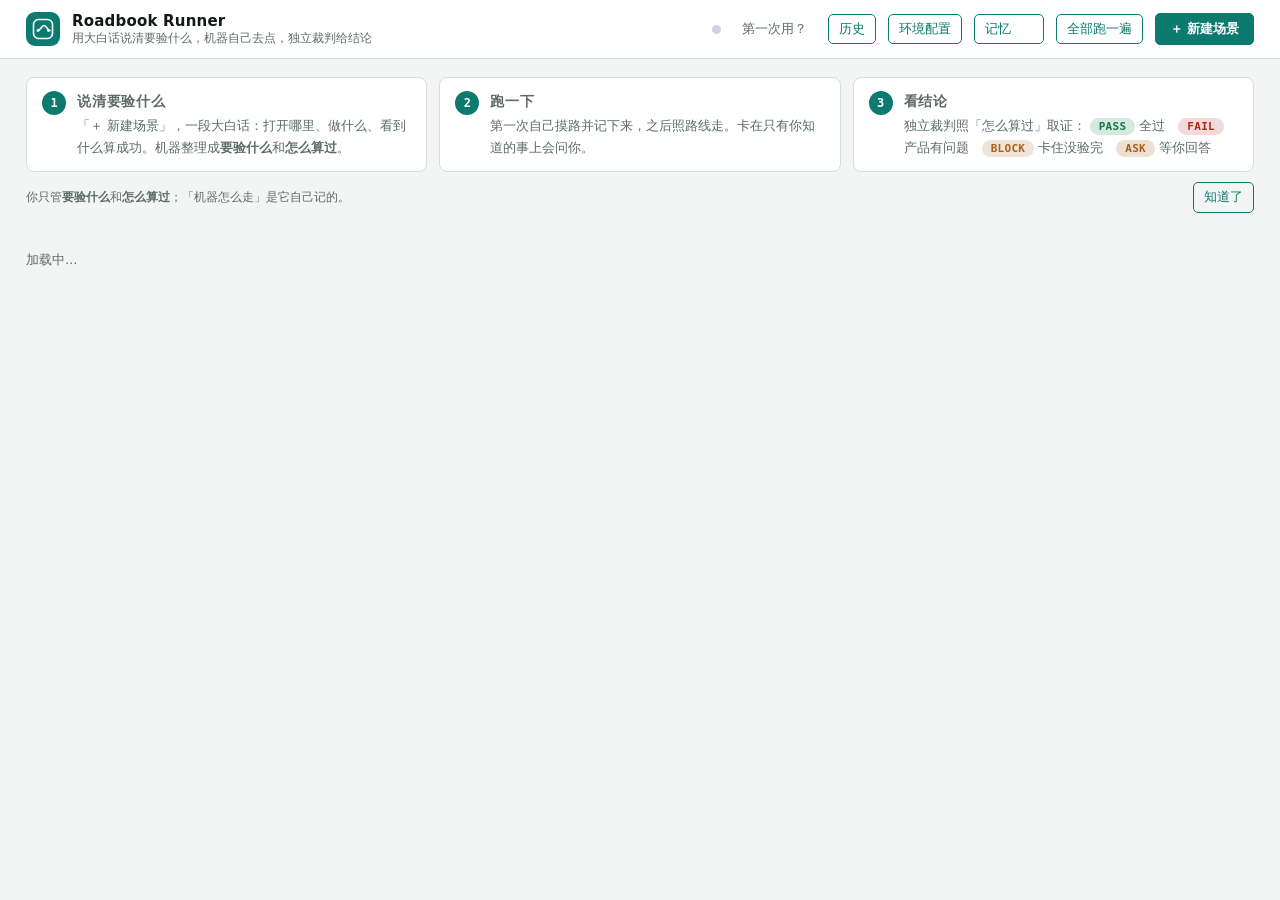
==== commit 4e3a58a9: "配置可视化管理、原生传文件、生成异步化、prod 围栏与判据/裁判纪律修订 - 环境配置面板：增删改 + 域名反查确认卡（确定性正则，不经模型）+ 受保护键硬拦 - 事实链路：facts 文件名 sa" ====
--- a/frontend/index.html
+++ b/frontend/index.html
@@ -128,17 +128,19 @@
   .goodbad td{padding:4px 8px;border-top:1px dashed var(--line);vertical-align:top;line-height:1.55;color:var(--ink)}
   .goodbad td span{display:block;color:var(--muted);font-size:11px}
 
+  .hist-t{width:100%;border-collapse:collapse;font-size:12.5px}
+  .hist-t th{text-align:left;font-weight:600;padding:5px 8px;background:var(--bg);color:var(--muted);font-size:11.5px}
+  .hist-t td{padding:6px 8px;border-top:1px dashed var(--line);vertical-align:middle}
+  .hist-t .hrow{cursor:pointer}
+  .hist-t .hrow:hover{background:color-mix(in srgb,var(--accent) 7%,transparent)}
+  .hist-t .go{color:var(--accent);white-space:nowrap}
+  .hist-t .mono{font-family:var(--mono);color:var(--muted);white-space:nowrap}
+
   .grid{display:grid;gap:18px;
         grid-template-columns:repeat(auto-fill,minmax(320px,1fr))}
-  .proj-head{grid-column:1/-1;display:flex;align-items:baseline;gap:10px;
-             margin-top:8px;padding-bottom:6px;border-bottom:1px solid var(--line);
-             font:600 14px/1.4 var(--sans,system-ui);color:var(--ink)}
-  .proj-head:first-child{margin-top:0}
-  .proj-head .proj-n{font:400 11.5px var(--mono,monospace);color:var(--muted)}
-  .proj-head .proj-name{font-weight:600}
-  .proj-head .ghost{padding:2px 10px;font-size:11px}
-  .proj-head .sp{flex:1}
-  .proj-toggle{background:none;border:0;color:var(--muted);cursor:pointer;font-size:12px;padding:0 2px;line-height:1}
+  .group-head{grid-column:1/-1;display:flex;align-items:baseline;gap:10px;
+              margin-top:6px;font:600 13px/1.4 inherit;color:var(--muted)}
+  .group-head::after{content:"";flex:1;border-top:1px solid var(--line)}
   main{max-width:1500px;margin:0 auto;padding:18px 26px 40px}
 
   .tile{background:var(--surface);border:1px solid var(--line);border-radius:12px;
@@ -366,78 +368,35 @@
              border-color:color-mix(in srgb,var(--block) 38%,transparent);color:var(--ink)}
   .owner.bot b{color:var(--block)}
 
-  /* 裁判答卷：先扫步骤结论，再逐条对照「要求 / 证据 / 原因」。 */
-  .jg{display:grid;gap:18px}
-  .jg-overview{display:grid;gap:12px;padding:14px;border:1px solid var(--line);border-radius:10px;
-               background:var(--surface)}
-  .jg-overview-main{display:flex;align-items:center;gap:12px;flex-wrap:wrap}
-  .jg-overview-title{font-size:14px;font-weight:700;margin-right:auto}
-  .jg-totals{display:flex;gap:7px;flex-wrap:wrap}
-  .jg-total{display:inline-flex;align-items:center;gap:6px;padding:5px 9px;border-radius:6px;
-            background:var(--surface-2);font-size:11.5px;color:var(--muted)}
-  .jg-total b{font:700 12px var(--mono);color:var(--ink)}
-  .jg-total.pass b{color:var(--pass)} .jg-total.fail b{color:var(--fail)}
-  .jg-total.blocked b{color:var(--block)}
-  .jg-nav{display:flex;gap:7px;flex-wrap:wrap}
-  .jg-nav a{--jg-status:var(--muted);display:inline-flex;align-items:center;gap:6px;padding:5px 9px;
-            border:1px solid color-mix(in srgb,var(--jg-status) 36%,var(--line));border-radius:999px;
-            background:color-mix(in srgb,var(--jg-status) 7%,var(--surface));color:var(--ink);
-            font-size:11.5px;text-decoration:none}
-  .jg-nav a::before{content:'';width:7px;height:7px;border-radius:50%;background:var(--jg-status)}
-  .jg-nav a.pass{--jg-status:var(--pass)} .jg-nav a.fail{--jg-status:var(--fail)}
-  .jg-nav a.blocked{--jg-status:var(--block)}
-
-  .jg-step{--jg-status:var(--muted);border:1px solid color-mix(in srgb,var(--jg-status) 34%,var(--line));
-           border-left:6px solid var(--jg-status);border-radius:10px;overflow:hidden;background:var(--surface);
-           box-shadow:0 2px 8px rgba(0,0,0,.07);scroll-margin-top:70px}
-  .jg-step.pass{--jg-status:var(--pass)} .jg-step.fail{--jg-status:var(--fail)}
-  .jg-step.blocked{--jg-status:var(--block)}
-  .jg-step>header{display:grid;grid-template-columns:38px minmax(0,1fr) auto;gap:11px;align-items:center;
-                  padding:13px 14px;background:color-mix(in srgb,var(--jg-status) 8%,var(--surface));
-                  border-bottom:1px solid color-mix(in srgb,var(--jg-status) 22%,var(--line))}
-  .jg-no{display:inline-flex;align-items:center;justify-content:center;width:38px;height:38px;flex:none;
-         border-radius:9px;background:var(--jg-status);color:#fff;font:700 15px var(--mono)}
-  .jg-step-title{min-width:0;font-size:14px;font-weight:650;line-height:1.55}
-  .jg-step-title small{display:block;margin-bottom:2px;font:10.5px var(--mono);font-weight:600;
-                       letter-spacing:.05em;text-transform:uppercase;color:var(--jg-status)}
-  .jg-status{display:inline-flex;align-items:center;gap:6px;padding:5px 9px;border-radius:6px;
-             background:var(--jg-status);color:#fff;font-size:11.5px;font-weight:750;white-space:nowrap}
-  .jg-status .icon{font-size:13px;line-height:1}
-  .jg-body{padding:13px 14px 15px;display:grid;gap:12px}
-  .jg-route{display:grid;grid-template-columns:86px minmax(0,1fr);gap:7px 12px;align-items:start;
-            padding:10px 12px;border:1px solid var(--line);border-radius:7px;background:var(--surface-2);
-            font-size:12.5px;line-height:1.65}
-  .jg-route .k{font-size:11.5px;font-weight:650;color:var(--muted)}
-  .jg-route .reached{font-weight:700;color:var(--pass)}
-  .jg-route .reached.no{color:var(--fail)}
-  .jg-checks{display:grid;gap:10px}
-  .jg-check{--jg-status:var(--muted);border:1px solid color-mix(in srgb,var(--jg-status) 30%,var(--line));
-            border-left:5px solid var(--jg-status);border-radius:8px;overflow:hidden;background:var(--surface)}
-  .jg-check.pass{--jg-status:var(--pass)} .jg-check.fail{--jg-status:var(--fail)}
-  .jg-check.blocked{--jg-status:var(--block)}
-  .jg-check-head{display:flex;align-items:center;gap:9px;padding:8px 11px;
-                 background:color-mix(in srgb,var(--jg-status) 7%,var(--surface));
-                 border-bottom:1px solid color-mix(in srgb,var(--jg-status) 18%,var(--line))}
-  .jg-check-head b{font:700 11.5px var(--mono);color:var(--jg-status)}
-  .jg-check-head .sp{margin-left:auto}
-  .jg-check-head .jg-status{padding:3px 8px;font-size:10.5px}
-  .jg-row{display:grid;grid-template-columns:88px minmax(0,1fr);gap:10px;padding:10px 12px;
-          font-size:12.5px;line-height:1.7;align-items:start}
-  .jg-row+.jg-row{border-top:1px dashed var(--line)}
-  .jg-row .k{font-size:11.5px;font-weight:650;color:var(--muted);padding-top:1px}
-  .jg-row.expected{background:var(--surface)}
-  .jg-row.actual{background:color-mix(in srgb,var(--jg-status) 4%,var(--surface-2))}
-  .jg-value{white-space:pre-wrap;word-break:break-word;color:var(--ink)}
-  .jg-reason{display:grid;grid-template-columns:88px minmax(0,1fr);gap:10px;padding:9px 12px;
-             border-top:1px solid color-mix(in srgb,var(--jg-status) 22%,var(--line));
-             background:color-mix(in srgb,var(--jg-status) 10%,var(--surface));
-             color:var(--jg-status);font-size:12.5px;line-height:1.65}
-  .jg-reason .k{font-size:11.5px;font-weight:750}
-  @media(max-width:640px){
-    .jg-step>header{grid-template-columns:34px minmax(0,1fr)}
-    .jg-no{width:34px;height:34px}.jg-step>header>.jg-status{grid-column:2;width:fit-content}
-    .jg-route,.jg-row,.jg-reason{grid-template-columns:1fr;gap:3px}
-  }
+  /* 判定结果：把「验收路线规定的」和「这次裁判跑出来的」在视觉上彻底分开。
+     混在一起时人分不清哪句是标准、哪句是实测——两者性质完全不同。 */
+  .jg{display:grid;gap:14px;background:var(--bg);padding:14px;border-radius:10px}
+  .jg-legend{display:flex;gap:16px;flex-wrap:wrap;font-size:11.5px;color:var(--muted);align-items:center}
+  .jg-legend i{width:10px;height:10px;border-radius:2px;display:inline-block;margin-right:5px;
+               vertical-align:-1px;border:1px solid var(--line)}
+  .jg-step{border:1px solid var(--line);border-radius:8px;overflow:hidden;background:var(--surface);
+           box-shadow:0 1px 3px rgba(0,0,0,.07)}
+  .jg-step>header{display:flex;align-items:flex-start;gap:9px;padding:9px 12px 9px 10px;
+                  background:var(--surface-2);border-bottom:1px solid var(--line);
+                  border-left:3px solid var(--line);font-size:13px;line-height:1.7}
+  .jg-no{display:inline-flex;align-items:center;justify-content:center;min-width:22px;height:22px;flex:none;
+         border-radius:999px;background:var(--accent);color:#fff;font:700 11px var(--mono);margin-top:1px}
+  .jg .lbl{display:block;font:10.5px var(--mono);color:var(--muted);margin-bottom:2px;letter-spacing:.02em}
+  .jg-body{padding:10px 12px;display:grid;gap:10px}
+  .jg-ran{display:grid;grid-template-columns:62px 1fr;gap:6px 10px;align-items:baseline;
+          font-size:12.5px;line-height:1.7;padding:8px 11px;border-radius:6px;
+          background:color-mix(in srgb,var(--accent) 7%,transparent);
+          border-left:3px solid color-mix(in srgb,var(--accent) 45%,transparent)}
+  .jg-ran .k{font:11.5px var(--mono);color:var(--muted)}
+  .jg-check{border:1px solid var(--line);border-radius:6px;overflow:hidden}
+  .jg-spec{padding:9px 11px;background:var(--surface-2);font-size:13px;line-height:1.75;
+           border-left:3px solid var(--line)}
+  .jg-got{padding:9px 11px;display:grid;gap:7px;font-size:12.5px;line-height:1.7;
+          border-left:3px solid color-mix(in srgb,var(--accent) 45%,transparent)}
+  .jg-evi{white-space:pre-wrap;word-break:break-word;color:var(--ink);font-size:12.5px;
+          border-left:2px solid var(--accent);padding:5px 10px;background:var(--surface-2);
+          border-radius:0 4px 4px 0}
+  .jg-note{color:var(--muted);font-size:12px}
   .res{font-weight:700;padding:1px 7px;border-radius:3px;font-size:11.5px;white-space:nowrap}
   .res.pass{background:color-mix(in srgb,var(--pass) 18%,transparent);color:var(--pass)}
   .res.fail{background:color-mix(in srgb,var(--fail) 18%,transparent);color:var(--fail)}
@@ -530,21 +489,6 @@
         box-shadow:0 3px 10px rgba(0,0,0,.18);opacity:0;pointer-events:none;transition:opacity .12s}
   .cvar:hover::after{opacity:1}
   .cvar.unknown{color:var(--block);background:color-mix(in srgb,var(--block) 12%,transparent)}
-  /* 引用了 intent.md 没声明的变量：这是 runner 不一定交、裁判取不到就判 BLOCK 的东西，
-     不能只藏在顶上那张收起来的总表里——就地标出来才有人会去补。 */
-  .cvar.undecl{color:var(--block);background:color-mix(in srgb,var(--block) 12%,transparent);
-        border-bottom-style:solid;border-bottom-color:var(--block)}
-  /* 编辑态：把「有哪些变量可以引」摆出来，人不用靠记忆敲名字 */
-  .cvpick{display:flex;flex-wrap:wrap;align-items:center;gap:6px;margin:6px 0 2px;
-        padding:7px 9px;border:1px dashed var(--line);border-radius:6px;background:var(--surface-2)}
-  .cvpick>span{font-size:11.5px;color:var(--muted)}
-  .cvpick em{font-size:11px;color:var(--muted);font-style:normal;flex-basis:100%}
-  .cvchip{font:11.5px/1.6 var(--mono);padding:1px 7px;border-radius:4px;cursor:pointer;
-        background:color-mix(in srgb,var(--asset) 12%,transparent);color:var(--asset);
-        border:1px solid color-mix(in srgb,var(--asset) 35%,transparent)}
-  .cvchip:hover{background:color-mix(in srgb,var(--asset) 22%,transparent)}
-  .cvchip.undecl{background:transparent;color:var(--block);border-style:dashed;
-        border-color:color-mix(in srgb,var(--block) 45%,transparent)}
   .cvar.cfg{color:var(--accent);background:var(--surface-2);border-bottom-color:var(--accent)}
   .cvar.cfg::after{white-space:pre-wrap;max-width:min(560px,80vw)}
   /* 技术细节折叠组 + 环境表 */
@@ -558,6 +502,10 @@
   .techgroup>summary em{font-style:normal;margin-left:auto;font-size:11.5px}
   .techgroup .techbody{display:grid;gap:14px;padding:0 14px 14px}
   .techgroup[open]>summary{border-bottom:1px dashed var(--line);margin-bottom:12px}
+  .cfgtab{background:var(--bg);border:1px dashed var(--line);border-radius:8px;
+          padding:10px 12px;opacity:.82}
+  .cfgtab .cfg-badge{display:inline-block;margin-bottom:6px;padding:1px 8px;border:1px solid var(--line);
+          border-radius:999px;font-size:10.5px;color:var(--muted)}
   .cfgtab table{width:100%;border-collapse:collapse;font-size:12px}
   .cfgtab th{text-align:left;padding:4px 8px;background:var(--surface-2);font-weight:600;font-size:11.5px}
   .cfgtab th small{font-weight:400;color:var(--muted);margin-left:4px}
@@ -719,6 +667,24 @@
   .vnote{margin-top:4px;font-size:11.5px;color:var(--muted)}
   .vgoal{font-size:13px;padding:9px 12px;background:var(--surface-2);border-radius:6px;
          margin-bottom:10px;line-height:1.5}
+
+  .au-foot{flex-wrap:wrap;gap:8px 14px}
+  #author-save-draft{margin-left:-6px}
+  #author-status{flex:1 1 100%;min-height:1.6em}
+  .draft-menu{position:absolute;right:56px;top:100%;z-index:5;width:320px;max-width:calc(100% - 24px);max-height:320px;overflow:auto;
+    background:var(--surface);border:1px solid var(--line);border-radius:8px;padding:4px 0;
+    box-shadow:0 6px 20px rgba(0,0,0,.18)}
+  .draft-row{display:grid;grid-template-columns:1fr auto auto auto;gap:2px 8px;align-items:center;
+    padding:6px 12px;cursor:pointer}
+  .draft-row:hover{background:color-mix(in srgb,var(--accent) 7%,transparent)}
+  .draft-row .n{font-size:12.5px;overflow:hidden;text-overflow:ellipsis;white-space:nowrap}
+  .draft-row .t{font:11px var(--mono);color:var(--muted)}
+  .draft-row .p{grid-column:1/-1;font-size:11.5px;color:var(--muted);overflow:hidden;text-overflow:ellipsis;white-space:nowrap}
+  .draft-row .x{background:none;border:none;color:var(--muted);padding:0 2px;cursor:pointer}
+  .draft-row .x:hover{color:var(--accent)}
+  .draft-foot{padding:6px 12px 2px;border-top:1px dashed var(--line);margin-top:4px}
+  @keyframes draftPing{0%{color:var(--accent)}100%{color:var(--muted)}}
+  #draft-open.ping{animation:draftPing .6s ease-out}
 </style>
 </head>
 <body>
@@ -730,11 +696,14 @@
   <div class="titles"><h1>Roadbook Runner</h1>
     <span class="sub">用大白话说清要验什么，机器自己去点，独立裁判给结论</span></div>
   <span class="spacer"></span>
+  <span id="health-dot" title="自检中…"
+        style="width:9px;height:9px;border-radius:50%;background:#cbd5e1;display:inline-block"></span>
   <button class="link" id="onboard-btn" onclick="toggleOnboard()">第一次用？</button>
+  <button class="ghost" onclick="openHistory()">历史</button>
+  <button class="ghost" onclick="openGlobalCfg()">环境配置</button>
   <button class="ghost" onclick="openMemory()">记忆<span class="cnt" id="mem-count" hidden></span></button>
   <button class="ghost" onclick="runAll()">全部跑一遍</button>
-  <button class="ghost" onclick="newProject()">＋ 新建项目</button>
-  <button class="primary" onclick="openAuthor()">＋ 新建场景</button>
+  <button class="primary" data-role="author-new" onclick="openAuthor()">＋ 新建场景</button>
 </header>
 
 <!-- 上手三步 + 结论怎么读。默认收起，第一次打开页面自动展开一次，关掉就记住 -->
@@ -753,6 +722,29 @@
   <div class="overview" id="overview"></div>
   <div class="grid" id="grid"><div class="empty">加载中…</div></div>
 </main>
+
+<dialog id="cfgdlg"><div class="dlg-head">
+    <b style="font-size:14px">环境配置（全局 · 所有场景共用）</b>
+    <span style="margin-left:auto"></span>
+    <button class="ghost" onclick="renderGlobalCfg()">刷新</button>
+    <button class="ghost" onclick="document.querySelector('#cfgdlg').close()">关闭</button>
+  </div><div class="dlg-body" id="global-cfg" style="min-width:560px">
+    <span class="hint">读取中…</span>
+  </div></dialog>
+
+<dialog id="hist"><div class="dlg-head">
+    <b style="font-size:14px">历史 · 全部跑批</b>
+    <span style="margin-left:auto"></span>
+    <select id="hist-filter" onchange="renderHistory()">
+      <option value="">全部结论</option>
+      <option>PASS</option><option>FAIL</option><option>BLOCK</option>
+      <option>EXPLORED</option><option>ASK</option><option>error</option><option>running</option>
+    </select>
+    <button class="ghost" onclick="renderHistory()">刷新</button>
+    <button class="ghost" onclick="document.querySelector('#hist').close()">关闭</button>
+  </div><div class="dlg-body" id="hist-body" style="min-width:640px">
+    <span class="hint">读取中…</span>
+  </div></dialog>
 
 <dialog id="ask"><div class="dlg-head">
     <b id="ask-title" style="font-family:var(--mono);font-size:13px"></b>
@@ -783,6 +775,7 @@
     <div class="pane" data-pbpane="intent"><div id="pb-intentbox"></div></div>
     <div class="pane" data-pbpane="expect" hidden><div id="pb-expectbox"></div></div>
     <div class="pane" data-pbpane="playbook" hidden><div id="pb-playbook"></div></div>
+    <div class="hint" style="margin-top:12px">环境与账号是全局配置（<a href="#" onclick="openGlobalCfg();return false">查看 / 新增</a>），场景里用 <code>environments.&lt;env&gt;.键名</code> 引用。</div>
   </div>
 </dialog>
 
@@ -801,9 +794,11 @@
     <button class="ghost" onclick="document.querySelector('#memdlg').close()">关闭</button>
   </div><div class="dlg-body" id="mem-body"></div></dialog>
 
-<dialog id="author"><div class="dlg-head">
+<dialog id="author"><div class="dlg-head" style="position:relative">
     <b id="author-title" style="font-size:14px">新建场景</b>
     <span style="margin-left:auto"></span>
+    <button class="link sm" id="draft-open" hidden onclick="toggleDraftMenu(event)">草稿箱 <span id="draft-count"></span> ▾</button>
+    <div id="draft-menu" class="draft-menu" hidden><div id="draft-list"></div><div class="hint draft-foot">点一条载入到表单 · 最多留 20 条 · 只存本机浏览器</div></div>
     <button class="ghost" onclick="document.querySelector('#author').close()">关闭</button>
   </div><div class="dlg-body author">
     <p class="au-intro" id="author-hint"></p>
@@ -822,17 +817,19 @@
           <tr><td>页面出现「保存成功」</td><td>按钮变蓝了<span>颜色读不到，只认页面上的文字</span></td></tr>
           <tr><td>项目卡片上的名字等于刚填的那个</td><td>看起来没问题<span>没有可核对的东西</span></td></tr>
         </table></details>
-      <details id="author-cfg-wrap"><summary>可用的环境和账号<small>写「用测试账号登录」就行，具体是哪个看这里</small></summary>
-        <div id="author-cfg"></div></details>
+      <div class="hint" id="author-cfg" style="margin-top:9px">环境和账号是全局配置（所有场景共用），<a href="#" onclick="openGlobalCfg();return false">点这里查看/新增</a>——加好后场景里写 <code>environments.&lt;env&gt;.键名</code> 就能引用。</div>
+      <div id="author-match" hidden style="margin-top:9px"></div>
+      <details id="author-proj-field" open><summary>所属项目<small>场景会建在 scenarios/&lt;项目&gt;/ 下</small></summary>
+        <select id="author-project" style="width:100%;padding:6px 8px;border:1px solid var(--line);border-radius:6px;font:inherit"></select></details>
+      <details id="author-name-field"><summary>场景名<small>留空自动起名；建议起一个，跑批历史和列表里好认</small></summary>
+        <input type="text" id="author-name" placeholder="如 regression-smoke（小写字母/数字/连字符）"/></details>
       <details id="author-url-field"><summary>被测页面地址<small>不填就用这个技能默认的</small></summary>
         <input type="text" id="author-url" placeholder="http://localhost:4173/"/></details>
-      <details id="author-proj-field"><summary>放进哪个项目<small>项目 = 被测对象，scenarios/ 下的分组文件夹</small></summary>
-        <select id="author-proj"></select></details>
     </div>
 
     <div class="au-foot">
       <button id="author-go" onclick="submitAuthor()">生成</button>
-      <label class="au-run"><input type="checkbox" id="author-run" checked/>生成完直接跑一次</label>
+      <button class="ghost" id="author-save-draft" onclick="saveNamedDraft()" title="⌘S" hidden>存为草稿</button>
       <span class="hint" id="author-status"></span>
     </div>
     <div class="authlog" id="author-log"></div>
@@ -869,75 +866,29 @@
 const dlg = $('#dlg');
 let state = [];                 // 场景列表
 const running = {};             // scenario -> {run_id, step}
-let PROJECTS = {};              // skill -> [项目名]，含空项目；移动/新建场景的下拉来源
-const COLLAPSED = new Set(JSON.parse(localStorage.getItem('proj-collapsed') || '[]'));
+let ALLOW_PROD = false;         // 服务端围栏的镜像，只管把不该有的选项藏起来；真闸门在 /api/runs
 
 async function load(){
   const skills = await (await fetch('/api/skills')).json();
   state = skills.flatMap(sk => sk.scenarios.map(s => ({...s, skill: sk.name})));
-  PROJECTS = Object.fromEntries(skills.map(sk => [sk.name, sk.projects || []]));
+  SKILL_PROJECTS = [...new Set(skills.flatMap(sk => sk.projects || []))];
   render();
   reattachRunning();
   refreshMemoryCount();
-}
-
-// ---- 项目管理：新建 / 改名 / 删空项目 / 场景在项目间移动 / 分组折叠 ----
-function firstSkill(){ return state[0]?.skill; }
-
-async function newProject(){
-  const skill = firstSkill();
-  if(!skill){ alert('没找到技能目录'); return; }
-  const name = prompt('新项目名 = 被测对象的名字（比如 my-app）。场景建在它下面。');
-  if(!name) return;
-  const r = await fetch('/api/projects', {method:'POST', headers:{'Content-Type':'application/json'},
-    body: JSON.stringify({skill, name: name.trim()})});
-  if(!r.ok){ alert((await r.json()).detail || '创建失败'); return; }
-  await load();
-}
-
-async function renameProj(proj, skill){
-  const to = prompt(`把项目 ${proj} 改名为：`, proj);
-  if(!to || to === proj) return;
-  const r = await fetch('/api/projects/rename', {method:'POST', headers:{'Content-Type':'application/json'},
-    body: JSON.stringify({skill, name: proj, to: to.trim()})});
-  if(!r.ok){ alert((await r.json()).detail || '改名失败'); return; }
-  COLLAPSED.delete(proj);
-  await load();
-}
-
-async function deleteProj(proj, skill){
-  if(!confirm(`删除项目 ${proj}？只有空项目能删；里面还有场景会被拒绝。`)) return;
-  const r = await fetch(`/api/projects/${encodeURIComponent(proj)}?skill=${encodeURIComponent(skill)}`, {method:'DELETE'});
-  if(!r.ok){ alert((await r.json()).detail || '删除失败'); return; }
-  COLLAPSED.delete(proj);
-  await load();
-}
-
-async function moveScenario(name, project, skill){
-  if(!project) return;
-  const to = project === '~root~' ? '' : project;
-  if(to && !confirm(`把场景 ${name} 移到项目 ${to}？`)){ render(); return; }
-  const r = await fetch(`/api/scenarios/${encodeURIComponent(name)}/move`,
-    {method:'POST', headers:{'Content-Type':'application/json'}, body: JSON.stringify({skill, project: to})});
-  if(!r.ok){ alert((await r.json()).detail || '移动失败'); }
-  await load();
-}
-
-function toggleProj(proj){
-  COLLAPSED.has(proj) ? COLLAPSED.delete(proj) : COLLAPSED.add(proj);
-  localStorage.setItem('proj-collapsed', JSON.stringify([...COLLAPSED]));
-  render();
-}
-
-// 卡片上的「移动到…」下拉：列出其它项目 + 移出分组。当前无处可去时不渲染。
-function projMovePicker(s, running_){
-  const projects = PROJECTS[s.skill] || [];
-  const others = projects.filter(p => p !== (s.project || ''));
-  const toRoot = s.project ? [`<option value="~root~">（移出项目，不分组）</option>`] : [];
-  if(!others.length && !toRoot.length) return '';
-  return `<select class="envsel" title="移动到别的项目" ${running_?'disabled':''}
-      onchange="moveScenario('${esc(s.name)}', this.value, '${esc(s.skill)}')">
-    <option value="">移动到…</option>${toRoot.join('')}${others.map(p => `<option value="${esc(p)}">${esc(p)}</option>`).join('')}</select>`;
+  // 围栏与自检都失败了也不影响主界面——这只是体验层
+  fetch('/api/meta').then(r => r.json()).then(m => { ALLOW_PROD = !!m.allow_prod; render(); }).catch(() => {});
+  fetch('/api/health').then(r => r.json()).then(renderHealth).catch(() => {});
+}
+
+// 顶栏状态点：绿=自检全过，黄=有告警，红=有硬失败。悬停看每一条。
+function renderHealth(h){
+  const dot = $('#health-dot');
+  const bad = (h.checks || []).filter(c => !c.ok && !c.warn);
+  const warn = (h.checks || []).filter(c => !c.ok && c.warn);
+  const color = bad.length ? '#dc2626' : (warn.length ? '#d97706' : '#16a34a');
+  dot.style.background = color;
+  dot.title = `自检 ${h.ok ? '通过' : '有问题'}\n` + (h.checks || [])
+    .map(c => `${c.mark} ${c.title} ${c.detail || ''}`).join('\n');
 }
 
 // 服务端说还在跑、本页却没盯着它 —— 接回去。
@@ -1014,22 +965,7 @@
     }).join('')}</div>` : '';
 
   const shown = state.filter(s => FILTER === 'all' || bucketOf(s) === FILTER);
-  // 项目分组（roadbook scenarios/<项目>/<场景>/）。'' 是平铺未分组，不渲染组头，看板和从前一样。
-  const byProj = new Map();
-  for(const s of shown){
-    const k = s.project || '';
-    if(!byProj.has(k)) byProj.set(k, []);
-    byProj.get(k).push(s);
-  }
-  const main = [...byProj.entries()].map(([proj, list]) => `
-    ${proj ? `<div class="proj-head">
-        <button class="proj-toggle" title="${COLLAPSED.has(proj)?'展开':'折叠'}" onclick="toggleProj('${esc(proj)}')">${COLLAPSED.has(proj)?'▸':'▾'}</button>
-        <span class="proj-name">${esc(proj)}</span><span class="proj-n">${list.length} 个场景</span>
-        <span class="sp"></span>
-        <button class="ghost sm" onclick="renameProj('${esc(proj)}','${esc(list[0].skill)}')">改名</button>
-        <button class="ghost sm" onclick="deleteProj('${esc(proj)}','${esc(list[0].skill)}')">删除</button>
-      </div>` : ''}
-    ${COLLAPSED.has(proj) ? '' : list.map(s => {
+  const tileHtml = s => {
     const r = running[s.name];
     const verdict = r ? 'running' : (s.last?.verdict || s.last?.status || '');
     const bucket = bucketOf(s);
@@ -1063,24 +999,24 @@
                  ${r.stopping?'停止中…':'停止'}</button>`
             : ''}
         ${envPicker(s, r)}
-        ${projMovePicker(s, r)}
         <button class="primary sm" onclick="run('${s.name}','${s.skill}')" ${r?'disabled':''}>
           ${r?'跑着…':'跑一下'}</button>
       </div>
     </article>`;
-    }).join('')}`).join('');
-  // 空项目也要露脸：建了文件夹还没场景的（比如刚规划的定量），渲染一个空组头
-  const empties = [...new Set(Object.values(PROJECTS).flat())]
-    .filter(p => !byProj.has(p));
-  $('#grid').innerHTML = main + empties.map(p => `
-    <div class="proj-head">
-        <span class="proj-name">${esc(p)}</span><span class="proj-n">空项目，还没有场景</span>
-        <span class="sp"></span>
-        <button class="ghost sm" onclick="renameProj('${esc(p)}','${esc(firstSkill())}')">改名</button>
-        <button class="ghost sm" onclick="deleteProj('${esc(p)}','${esc(firstSkill())}')">删除</button>
-      </div>`).join('')
-   || (state.length ? `<div class="empty">这一类里没有场景。<a href="#" onclick="setFilter('all');return false">看全部</a></div>`
-                    : '<div class="empty">没找到场景，检查技能目录</div>');
+  };
+  // scenarios/<项目>/<场景>/ 来的场景按项目分节；平铺场景排最前、不单独起节。
+  const groups = [];
+  for(const s of shown){
+    const g = groups.find(g => g.project === s.project);
+    if(g) g.items.push(s); else groups.push({project: s.project, items: [s]});
+  }
+  groups.sort((a, b) => (b.project === '') - (a.project === '') || (a.project||'').localeCompare(b.project||''));
+  const needHeads = groups.length > 1 || !!(groups[0] && groups[0].project);
+  $('#grid').innerHTML = groups.map(g =>
+    (needHeads ? `<div class="group-head">${esc(g.project || '未分组')}</div>` : '') +
+    g.items.map(tileHtml).join('')
+  ).join('') || (state.length ? `<div class="empty">这一类里没有场景。<a href="#" onclick="setFilter('all');return false">看全部</a></div>`
+                               : '<div class="empty">没找到场景，检查技能目录</div>');
 }
 
 // 跑哪个环境。`envs: [dev, prod]` 这行早就写在 intent.md 的 frontmatter 里了，
@@ -1092,14 +1028,23 @@
   const envs = s.envs || [];
   if(envs.length < 2) return envs.length === 1 ? `<span class="chip env">${esc(envs[0])}</span>` : '';
   const cur = ENV_PICK[s.name] || s.default_env || envs[0];
-  return `<select class="envsel" title="跑哪个环境" ${running_?'disabled':''}
+  return `<select class="envsel" title="跑哪个环境${ALLOW_PROD ? '' : '（prod 已被服务端围栏关闭）'}" ${running_?'disabled':''}
       onchange="ENV_PICK['${s.name}']=this.value">
-    ${envs.map(e=>`<option value="${esc(e)}" ${e===cur?'selected':''}>${esc(e)}</option>`).join('')}</select>`;
+    ${envs.map(e=>{
+      const fenced = e.toLowerCase() === 'prod' && !ALLOW_PROD;
+      return `<option value="${esc(e)}" ${e===cur?'selected':''} ${fenced?'disabled':''}>${esc(e)}${fenced?'（已关）':''}</option>`;
+    }).join('')}</select>`;
 }
 
 async function run(name, skill){
   if(running[name]) return;
   const env = ENV_PICK[name] || null;
+  // prod 围栏的前端面：被服务端关掉时选项根本选不到 prod，这里再兜一道——
+  // 万一选中项默认就是 prod（场景只声明了 prod），也直接说明白，别让人以为点了没反应。
+  if(env && env.toLowerCase() === 'prod' && !ALLOW_PROD){
+    alert('prod 已被围栏关闭：看板默认不许触发线上跑批。要对线上跑，让管理员在服务端 .env 设 QA_AGENT_ALLOW_PROD=on。');
+    return;
+  }
   // 换环境要拦一下。以前打 prod 得去改 config/env.json——那是个刻意动作；
   // 现在它只是个下拉框，顺手选错就打到线上了。只在「不是这个场景的默认环境」时问。
   const sc = (state || []).find(s => s.name === name);
@@ -1108,6 +1053,7 @@
   const r = await (await fetch('/api/runs',{method:'POST',
     headers:{'Content-Type':'application/json'},
     body:JSON.stringify({scenario:name, skill, env})})).json();
+  if(r.detail){ alert('没跑起来：' + r.detail); return; }
   attach(name, r.run_id);
 }
 
@@ -1158,7 +1104,43 @@
 }
 
 async function runAll(){
-  for(const s of state) if(!running[s.name]) { await run(s.name, s.skill); await new Promise(r=>setTimeout(r,800)); }
+  // 围栏开着时，只声明了 prod 的场景直接跳过并说明——不是悄悄漏掉
+  const skipped = [];
+  for(const s of state){
+    if(running[s.name]) continue;
+    const envs = (s.envs || []).map(e => e.toLowerCase());
+    if(!ALLOW_PROD && envs.length && envs.every(e => e === 'prod')){ skipped.push(s.name); continue; }
+    await run(s.name, s.skill);
+    await new Promise(r=>setTimeout(r,800));
+  }
+  if(skipped.length) alert(`以下 ${skipped.length} 个场景只支持 prod，被围栏跳过了：\n${skipped.join('\n')}`);
+}
+
+// ---- 历史：全部跑批一个列表。卡片上只有"每场景最后一次"，答不了"这周哪些挂了" ----
+async function openHistory(){ document.querySelector('#hist').showModal(); renderHistory(); }
+async function renderHistory(){
+  const body = $('#hist-body');
+  const f = $('#hist-filter').value;
+  const rows = await (await fetch('/api/runs?limit=100')).json();
+  const shown = rows.filter(r => !f || (r.verdict || r.status) === f);
+  if(!shown.length){ body.innerHTML = `<span class="hint">${rows.length ? '这个结论下没有跑批' : '还没有跑批记录'}</span>`; return; }
+  body.innerHTML = `<table class="hist-t"><thead><tr>
+      <th>时间</th><th>场景</th><th>环境</th><th>结论</th><th>耗时</th><th></th></tr></thead><tbody>${
+    shown.map(r => {
+      const v = r.verdict || r.status || '';
+      let dur = '';
+      if(r.started_at && r.finished_at){
+        const s = Math.round((new Date(r.finished_at) - new Date(r.started_at))/1000);
+        dur = s >= 60 ? `${Math.floor(s/60)}分${s%60}秒` : `${s}秒`;
+      }
+      return `<tr class="hrow" onclick="detail('${r.run_id}')">
+        <td class="mono">${esc((r.run_id || '').slice(0, 15))}</td>
+        <td>${esc(r.scenario || '')}${r.external ? ' <span class="hint" title="roadbook/runs/ 时代的外部记录：只有文字产物，没有轨迹和录屏">外部</span>' : ''}</td>
+        <td>${esc(r.env || '-')}</td>
+        <td><span class="pill ${esc(v)}" title="${VERDICT_HELP[v]||''}">${esc(v)}</span></td>
+        <td>${dur}</td>
+        <td class="go">看 →</td></tr>`;
+    }).join('')}</tbody></table>`;
 }
 
 // ---- 结论怎么读：卡片药丸的 title、上手面板共用一份 ----
@@ -1255,70 +1237,173 @@
 ];
 function openAuthor(scenario){
   authoring = scenario || null;
+  authorSeq++;                                   // 旧生成任务的 SSE 回调就此作废，别改写新表单
   $('#author-title').textContent = scenario ? `改场景 ${scenario}` : '新建场景';
   $('#author-hint').innerHTML = scenario
     ? '说清你想改什么就行，它会读现在的版本在上面改，不动无关的部分。'
     : '用大白话描述就行。机器整理成「要验什么」和「怎么算过」两份给你看；怎么点、用哪个环境账号、怎么清理都不用你写。';
   // 有哪些环境、用哪个账号——写场景的人得看得见，不然只能凭空猜
-  loadSkillCfg(state[0]?.skill).then(() => {
-    const table = cfgTableHtml();
-    $('#author-cfg').innerHTML = table;
-    $('#author-cfg-wrap').hidden = !table;
-  });
+  // 项目下拉：现有场景出现过的分组 + 不漏掉空分组；新建默认落场景最多的组
+  {
+    // 分组清单来自 scenarios/ 的真实目录（含空分组），不是从"有场景的组"推导——空组也要能选
+    const projs = [...new Set([...(SKILL_PROJECTS || []), ...state.map(s => s.project || '')])];
+    const sel = $('#author-project');
+    if(sel){
+      sel.innerHTML = projs.map(x => `<option value="${esc(x)}">${x || '未分组（顶层）'}</option>`).join('')
+        || '<option value="">未分组（顶层）</option>';
+      const biggest = projs.sort((a, b) => {
+        const n = x => state.filter(s => (s.project || '') === x).length;
+        return n(b) - n(a);
+      })[0];
+      if(biggest !== undefined) sel.value = biggest;
+    }
+    $('#author-proj-field').hidden = !!scenario;
+  }
+  loadSkillCfg(state[0]?.skill);
   $('#author-url-field').hidden = !!scenario;
   $('#author-examples').hidden = !!scenario;
   $('#author-examples').querySelectorAll('a').forEach(a => a.remove());
   for(const [label, text] of AUTHOR_EXAMPLES){
     const a = document.createElement('a'); a.href = '#'; a.textContent = label;
-    a.onclick = e => { e.preventDefault(); $('#author-ask').value = text; $('#author-ask').focus(); };
+    a.onclick = e => { e.preventDefault(); $('#author-ask').value = text; draftDirty = true; saveAuthorDraft(); updateDraftBadge(); $('#author-ask').focus(); };
     $('#author-examples').appendChild(a);
   }
-  // 项目归属：新建时可选；改场景时不挪窝，字段藏起来
-  const projField = $('#author-proj-field');
-  if(scenario){
-    projField.hidden = true;
-  }else{
-    projField.hidden = false;
-    const projects = PROJECTS[firstSkill()] || [];
-    $('#author-proj').innerHTML = `<option value="">（不分组，放根目录）</option>` +
-      projects.map(p => `<option value="${esc(p)}">${esc(p)}</option>`).join('');
-    $('#author-proj').value = projects[0] || '';
+  document.querySelectorAll('#author .au-more details').forEach(d => d.open = false);
+  $('#author-ask').value = ''; $('#author-name').value = ''; $('#author-url').value = '';
+  $('#author-status').textContent = ''; $('#author-go').disabled = false;
+  draftLoadedId = null; draftDirty = false;
+  const menu = document.getElementById('draft-menu'); if(menu) menu.hidden = true;
+  $('#author-save-draft').hidden = !!scenario;          // 改场景不提供草稿
+  document.getElementById('draft-open').hidden = !!scenario || loadNamedDrafts().length === 0;
+  if(!scenario){
+    // 恢复上次没生成出去的内容（调试时重开不丢）；改场景模式不恢复
+    const cur = authorDraftCurrent();
+    if(cur && (cur.ask || cur.name || cur.url)){
+      $('#author-ask').value = cur.ask || '';
+      $('#author-name').value = cur.name || '';
+      $('#author-url').value = cur.url || '';
+      if(cur.project){ const s = $('#author-project'); if(s && [...s.options].some(o => o.value === cur.project)) s.value = cur.project; }
+      if(cur.loaded_id && loadNamedDrafts().some(d => d.id === cur.loaded_id)) draftLoadedId = cur.loaded_id;
+      draftDirty = false;
+      $('#author-status').innerHTML = '已恢复上次没生成的内容 · <a href="#" onclick="clearAuthorForm();return false">清空</a>';
+    }
   }
-  document.querySelectorAll('#author .au-more details').forEach(d => d.open = false);
-  $('#author-ask').value = '';
-  $('#author-status').textContent = '';
   $('#author-log').innerHTML = '';
-  $('#author-go').disabled = false;
   $('#author').showModal();
+}
+function authorSkill(){ return (state[0] && state[0].skill) || 'roadbook'; }
+async function matchNewOrigins(ask, url){
+  try{
+    return await (await fetch(`/api/skills/${encodeURIComponent(authorSkill())}/config/match`, {
+      method:'POST', headers:{'Content-Type':'application/json'},
+      body: JSON.stringify({text: ask, url})})).json();
+  }catch(e){ return {matched: [], new: []}; }
+}
+function confirmNewOrigins(newItems){
+  return new Promise(resolve => {
+    const box = $('#author-match');
+    box.hidden = false;
+    box.innerHTML = `<div class="hint" style="margin-bottom:8px">这些地址配置里还没有——确认后登记进全局配置（所有场景共用，键名可改；只登记 dev，prod 找管理员）：</div>` +
+      newItems.map((it, i) => `<div style="display:flex;gap:6px;margin:6px 0;align-items:center">
+          <span class="hint" style="flex:0 0 auto">${esc(it.origin)}</span>
+          <input data-i="${i}" value="${esc(it.suggested_key)}"
+                 style="flex:0 0 150px;padding:6px 8px;border:1px solid var(--line);border-radius:6px;font:inherit">
+        </div>`).join('') +
+      `<div style="display:flex;gap:8px;margin-top:8px">
+        <button class="primary sm" id="cfg-go">登记并生成</button>
+        <button class="ghost sm" id="cfg-skip">不登记，地址写死在场景里</button>
+      </div>`;
+    $('#cfg-go').onclick = () => {
+      const entries = [...box.querySelectorAll('input[data-i]')].map(inp => ({
+        env: 'dev', key: inp.value.trim(), value: newItems[+inp.dataset.i].origin
+      })).filter(e => /^[a-z][a-z0-9_]*$/.test(e.key));
+      resolve(entries);
+    };
+    $('#cfg-skip').onclick = () => resolve([]);
+  });
 }
 async function submitAuthor(){
   const ask = $('#author-ask').value.trim();
   if(!ask){ $('#author-status').textContent = '先写点什么'; return; }
+  const mySeq = authorSeq, wasNew = !authoring;   // 快照：回调执行时 authoring 可能已变
+  const submittedAsk = ask;
   $('#author-go').disabled = true;
-  $('#author-status').textContent = '整理中…（它会先读现有场景学格式，约一分钟）';
+  const t0 = Date.now();
+  const timer = setInterval(() => {
+    if(mySeq !== authorSeq){ clearInterval(timer); return; }
+    const s = Math.round((Date.now() - t0) / 1000);
+    $('#author-status').textContent =
+      `整理中… 已等 ${s}s（裁判标准机器会从你的描述里推，不用你写；关掉弹窗不影响生成）`;
+  }, 1000);
   $('#author-log').innerHTML = '';
   try{
-    const r = await (await fetch('/api/scenarios/author', {
+    // 生成前：扫描述和地址栏里的新域名（确定性代码，不经过模型）——
+    // 命中现有配置 → 自动用键名引用；没命中 → 确认卡，PM 点头才登记进全局配置
+    let configEntries = [];
+    try{
+      const m = await matchNewOrigins(ask, $('#author-url').value.trim() || null);
+      if((m.new||[]).length){
+        $('#author-go').disabled = false;
+        configEntries = await confirmNewOrigins(m.new);
+        $('#author-go').disabled = true;
+        for(const e of configEntries){
+          const res = await fetch(`/api/skills/${encodeURIComponent(authorSkill())}/config/entries`, {
+            method:'POST', headers:{'Content-Type':'application/json'},
+            body: JSON.stringify({env: e.env, key: e.key, value: e.value, skill: authorSkill()})});
+          if(!res.ok){ $('#author-status').textContent = '登记失败：' + ((await res.json()).detail || res.statusText); $('#author-go').disabled = false; return; }
+        }
+        await loadSkillCfg(authorSkill());
+      }
+    }catch(e){ /* 反查失败不阻塞生成 */ }
+    // 异步提交：服务端立刻返回任务号，进度和结果走 SSE——网关抖动时弹窗不再无限"整理中"
+    const r0 = await (await fetch('/api/scenarios/author', {
       method:'POST', headers:{'Content-Type':'application/json'},
       body: JSON.stringify({ask, scenario: authoring, url: $('#author-url').value.trim() || null,
-        project: authoring ? null : ($('#author-proj')?.value || null)})
+                            name: ($('#author-name')||{}).value?.trim() || null,
+                            project: ($('#author-project')||{}).value || null,
+                            config_entries: configEntries})
     })).json();
-    $('#author-status').textContent = r.ok ? '✓ 完成' : '没有产出，看下面';
-    $('#author-log').innerHTML = `
-      <div style="font-size:12.5px;margin-bottom:7px">${esc(r.summary || '')}</div>
-      ${(r.files||[]).map(f => `<div class="step"><span>✎</span>
-        <span class="t">写入</span><span class="a">${esc(f)}</span></div>`).join('')}
-      ${r.notes ? `<div class="hint" style="margin-top:8px">${esc(r.notes)}</div>` : ''}`;
-    await load();
-    // 生成完直接跑：以前这个勾选框只是画在那里，没接线
-    if(r.ok && r.scenario && $('#author-run').checked && !authoring){
-      const sc = state.find(s => s.name === r.scenario);
-      if(sc){ $('#author').close(); run(sc.name, sc.skill); }
-    }
+    await load();   // 占位卡即刻上墙（服务端在提交瞬间已落占位 intent）
+    const es = new EventSource(`/api/author/${encodeURIComponent(r0.author_id)}/events`);
+    let done = false;
+    es.onmessage = async ev => {
+      const {kind, payload} = JSON.parse(ev.data);
+      if(kind === 'phase' && mySeq === authorSeq) $('#author-status').textContent = payload;
+      if(kind !== 'done') return;
+      done = true; es.close(); clearInterval(timer);
+      if(mySeq !== authorSeq) return;               // 用户已开始下一轮，别改写新表单
+      if(payload.status === 'error'){
+        $('#author-status').textContent = '出错了：' + (payload.error || '未知') + '（没有写入任何东西，稍后再试）';
+        $('#author-go').disabled = false;
+        return;
+      }
+      const r = payload.result;
+      // 只清「本次提交的那份」自动留存：用户若已开始写下一份，新内容不能被误删
+      if(r.ok && wasNew && authorDraftCurrent()?.ask === submittedAsk) localStorage.removeItem('author-draft-current');
+      const loadedName = draftLoadedId ? (loadNamedDrafts().find(d => d.id === draftLoadedId) || {}).name : null;
+      $('#author-status').textContent = r.ok ? '✓ 完成' + (loadedName ? `（草稿「${loadedName}」仍保留在草稿箱，方便下次调试）` : '')
+                                             : '没有产出，看下面';
+      $('#author-log').innerHTML = `
+        <div style="font-size:12.5px;margin-bottom:7px">${esc(r.summary || '')}</div>
+        ${(r.files||[]).map(f => `<div class="step"><span>✎</span>
+          <span class="t">写入</span><span class="a">${esc(f)}</span></div>`).join('')}
+        ${r.notes ? `<div class="hint" style="margin-top:8px">${esc(r.notes)}</div>` : ''}`;
+      await load();
+      $('#author-go').disabled = false;
+    };
+    es.onerror = () => {
+      if(done || mySeq !== authorSeq) return;
+      // 生成仍在后台跑，只是进度流断了——不判失败，让人从场景列表确认结果
+      clearInterval(timer);
+      $('#author-status').textContent = '进度流断开了（生成仍在后台进行）——稍后在场景列表里看结果';
+      $('#author-go').disabled = false;
+      es.close();
+    };
   }catch(e){
-    $('#author-status').textContent = '出错了：' + e;
+    clearInterval(timer);
+    if(mySeq === authorSeq) $('#author-status').textContent = '出错了：' + e;
+    $('#author-go').disabled = false;
   }
-  $('#author-go').disabled = false;
 }
 
 const fmt = s => (isFinite(s) ? `${Math.floor(s/60)}:${String(Math.floor(s%60)).padStart(2,'0')}` : '0:00');
@@ -1420,19 +1505,23 @@
   if(!answers.some(a => a.includes('我的回答：') && a.split('我的回答：')[1].trim())){
     $('#ask-status').textContent = '至少回答一条'; return;
   }
-  $('#ask-status').textContent = '接上了，正在继续…';
-  const r = await (await fetch(`/api/runs/${asking.rid}/answer`, {
-    method:'POST', headers:{'Content-Type':'application/json'},
-    body: JSON.stringify({answers})})).json();
-
-  const es = new EventSource(`/api/runs/${r.events}/events`);
-  es.onmessage = ev => {
-    const {kind, payload} = JSON.parse(ev.data);
-    if(kind === 'step' || kind === 'judge_step')
-      $('#ask-status').textContent = `跑着… ${payload.n}. ${payload.tool}`;
-    if(kind === 'phase') $('#ask-status').textContent = payload;
-    if(kind === 'done'){ es.close(); $('#ask').close(); load(); }
-  };
+  $('#ask-status').textContent = '提交回答…';
+  let r;
+  try{
+    r = await (await fetch(`/api/runs/${asking.rid}/answer`, {
+      method:'POST', headers:{'Content-Type':'application/json'},
+      body: JSON.stringify({answers})})).json();
+  }catch(e){
+    $('#ask-status').textContent = '提交失败：' + e.message + '（现场仍冻结，可直接重试）'; return;
+  }
+  // 重复提交 / 该跑已不在等回答时，服务端不给 events——如实说明，别挂一个空的 SSE 假装在跑
+  if(!r.events || !r.run_id){
+    $('#ask-status').textContent = r.detail || '这条跑批已经不在等回答了——去卡片上看它的最新状态即可';
+    return;
+  }
+  // 提交成功即关窗：续跑进度在卡片上实时可见（LIVE 画面 + 步骤），不需要守着这个弹窗
+  $('#ask').close();
+  attach(asking.name, r.events, '从回答的断点接着跑');
 }
 
 // ===== 验收路线结构化编辑器 =====
@@ -1464,17 +1553,18 @@
   pbTab(tab || 'intent');   // 默认落在 intent：人先看「要干什么」，再看怎么走
   const q = q_(skill);
   const [pbData, intent, expect, spec, cvars, cfg] = await Promise.all([
-    (await fetch(`/api/scenarios/${name}/playbook${q}`)).json(),
-    (await fetch(`/api/scenarios/${name}/intent${q}`)).json(),
-    (await fetch(`/api/scenarios/${name}/expect${q}`)).json(),
+    (await fetch(`/api/scenarios/${encodeURIComponent(name)}/playbook${q}`)).json(),
+    (await fetch(`/api/scenarios/${encodeURIComponent(name)}/intent${q}`)).json(),
+    (await fetch(`/api/scenarios/${encodeURIComponent(name)}/expect${q}`)).json(),
     INTENT_SPEC.length ? INTENT_SPEC : (await fetch('/api/intent-spec')).json(),
-    (await fetch(`/api/scenarios/${name}/context${q}`)).json(),
+    (await fetch(`/api/scenarios/${encodeURIComponent(name)}/context${q}`)).json(),
     (await fetch(`/api/skills/${encodeURIComponent(skill)}/config`)).json().catch(() => ({})),
   ]);
   pb.data = pbData; pb.intent = intent; INTENT_SPEC = spec; CTXVARS = cvars || null; SKILLCFG = cfg || {};
   pbRender();
   intentDocMount('pb-intentbox', {scenario:name, skill, doc:intent, mode:'read'});
   expectDocMount('pb-expectbox', {scenario:name, skill, data:expect, mode:'read'});
+  renderCfgInto('pb-cfg', skill, false);
   $('#pb-status').textContent = '';
 }
 
@@ -1600,11 +1690,11 @@
 async function pbPut(body){
   const st = $('#pb-status'); st.textContent = '保存中…';
   try{
-    const res = await fetch(`/api/scenarios/${pb.scenario}/playbook`,
+    const res = await fetch(`/api/scenarios/${encodeURIComponent(pb.scenario)}/playbook`,
       {method:'PUT', headers:{'Content-Type':'application/json'},
        body: JSON.stringify({skill: pb.skill, ...body})});
     if(!res.ok) throw new Error((await res.json()).detail || res.statusText);
-    pb.data = await (await fetch(`/api/scenarios/${pb.scenario}/playbook${q_(pb.skill)}`)).json();
+    pb.data = await (await fetch(`/api/scenarios/${encodeURIComponent(pb.scenario)}/playbook${q_(pb.skill)}`)).json();
     pbEditing = null; pbNew = null; pbRender();
     st.textContent = '已保存';
     load();
@@ -1616,7 +1706,7 @@
   const raw = $('#pb-rawtext'); if(!raw) return;
   const st = $('#pb-status'); st.textContent = '保存中…';
   try{
-    const res = await fetch(`/api/scenarios/${pb.scenario}/playbook`,
+    const res = await fetch(`/api/scenarios/${encodeURIComponent(pb.scenario)}/playbook`,
       {method:'PUT', headers:{'Content-Type':'application/json'},
        body: JSON.stringify({skill: pb.skill, raw: raw.value})});
     if(!res.ok) throw new Error((await res.json()).detail || res.statusText);
@@ -1733,83 +1823,36 @@
   </details>`;
 }
 
-function renderJudgment(j, expect){
+function renderJudgment(j){
   if(!j || !j.steps || !j.steps.length) return '<div class="empty">这次没有判定结果</div>';
-  const normalize = value => value === 'pass' ? 'pass' : value === 'fail' ? 'fail' : 'blocked';
-  const stepStatus = step => {
-    const results = (step.check || []).map(c => normalize(c.result));
-    if(results.includes('fail')) return 'fail';
-    if(step.reached === false || results.includes('blocked') || !results.length) return 'blocked';
-    return 'pass';
-  };
-  const meta = {
-    pass: {label:'通过', sentence:'这一步全部通过'},
-    fail: {label:'失败', sentence:'这一步有检查未通过'},
-    blocked: {label:'卡住', sentence:'这一步无法完成判断'},
-  };
-  const expectedSteps = (expect || {}).steps || [];
-  // 早期 judgment 只存 step 编号；标题和要求从同次跑批冻结的 expect 快照补齐。
-  const steps = j.steps.map((raw, index) => {
-    const expected = expectedSteps[index] || {};
-    const checks = (raw.check || []).map((check, ci) => ({
-      ...check, fact:check.fact || (expected.check || [])[ci] || '',
-    }));
-    const step = {...raw, go:raw.go || expected.go || '', check:checks};
-    return {step, index, status:stepStatus(step)};
-  });
-  const count = status => steps.filter(item => item.status === status).length;
-  const statusBadge = status => `<span class="jg-status"><span class="icon">${MARK[status]}</span>${meta[status].label}</span>`;
-
-  return `<div class="jg">
-    <div class="jg-overview">
-      <div class="jg-overview-main">
-        <div class="jg-overview-title">裁判逐步验收结果</div>
-        <div class="jg-totals">
-          <span class="jg-total"><b>${steps.length}</b> 个步骤</span>
-          <span class="jg-total pass"><b>${count('pass')}</b> 通过</span>
-          <span class="jg-total fail"><b>${count('fail')}</b> 失败</span>
-          <span class="jg-total blocked"><b>${count('blocked')}</b> 卡住</span>
+  const legend = `<div class="jg-legend">
+    <span><i style="background:var(--line)"></i>灰底＝验收路线<b style="margin-left:3px">规定</b>的（expect.yaml 原文）</span>
+    <span><i style="background:color-mix(in srgb,var(--accent) 35%,transparent)"></i>浅色＝这次裁判<b style="margin-left:3px">实测</b>的</span>
+  </div>`;
+  const lbl = t => `<span class="lbl">${t}</span>`;
+  return `<div class="jg">${legend}
+    ${j.steps.map((s, i) => `
+      <div class="jg-step">
+        <header><span class="jg-no">${i+1}</span>
+          <span>${lbl('规定 · go')}${inline(s.go||'')}</span></header>
+        <div class="jg-body">
+          <div class="jg-ran">
+            <span class="k">reached</span>
+            <span>${s.reached === false ? '<span class="res fail">没到</span>' : '<span class="res pass">到了</span>'}</span>
+            ${s.how ? `<span class="k">how</span><span>${inline(s.how)}</span>` : ''}
+          </div>
+          ${(s.check||[]).map(c => `
+            <div class="jg-check">
+              <div class="jg-spec">${lbl('规定要核实的事 · fact')}${inline(c.fact||'')}</div>
+              <div class="jg-got">
+                <div><span class="res ${c.result}">${MARK[c.result]||'?'} ${c.result}</span></div>
+                ${c.evidence ? `<div>${lbl('裁判实际读到的原文 · evidence')}
+                  <div class="jg-evi">${esc(String(c.evidence).trim())}</div></div>` : ''}
+                ${c.note ? `<div class="jg-note">note：${inline(c.note)}</div>` : ''}
+              </div>
+            </div>`).join('')}
         </div>
-      </div>
-      <div class="jg-nav">${steps.map(({index,status}) =>
-        `<a class="${status}" href="#judge-step-${index+1}">步骤 ${index+1} · ${meta[status].label}</a>`).join('')}
-      </div>
-    </div>
-
-    ${steps.map(({step:s,index:i,status}) => `
-      <section class="jg-step ${status}" id="judge-step-${i+1}">
-        <header>
-          <span class="jg-no">${i+1}</span>
-          <div class="jg-step-title"><small>${meta[status].sentence}</small>${inline(s.go||'（未记录这一步要做什么）')}</div>
-          ${statusBadge(status)}
-        </header>
-        <div class="jg-body">
-          <div class="jg-route">
-            <span class="k">是否到达目标页</span>
-            <span class="reached ${s.reached === false ? 'no' : ''}">${s.reached === false ? '没有到达' : '已到达'}</span>
-            <span class="k">裁判怎么到的</span>
-            <span>${s.how ? inline(s.how) : '（未记录到达过程）'}</span>
-          </div>
-          <div class="jg-checks">
-            ${(s.check||[]).map((c, ci) => {
-              const result = normalize(c.result);
-              return `<article class="jg-check ${result}">
-                <div class="jg-check-head">
-                  <b>检查 ${i+1}.${ci+1}</b><span class="sp"></span>${statusBadge(result)}
-                </div>
-                <div class="jg-row expected">
-                  <span class="k">要检查什么</span><div class="jg-value">${inline(c.fact||'（未记录检查要求）')}</div>
-                </div>
-                <div class="jg-row actual">
-                  <span class="k">实际证据</span><div class="jg-value">${c.evidence ? esc(String(c.evidence).trim()) : '（没有记录证据）'}</div>
-                </div>
-                ${c.note ? `<div class="jg-reason"><span class="k">${result === 'pass' ? '补充说明' : '未通过原因'}</span>
-                  <div>${inline(c.note)}</div></div>` : ''}
-              </article>`;
-            }).join('') || '<div class="empty">这一步没有检查项</div>'}
-          </div>
-        </div>
-      </section>`).join('')}
+      </div>`).join('')}
   </div>`;
 }
 
@@ -2080,10 +2123,10 @@
   const status = $('#pb-status');
   if(status) status.textContent = '保存中…';
   try{
-    const res = await fetch(`/api/scenarios/${st.scenario}/intent`,
+    const res = await fetch(`/api/scenarios/${encodeURIComponent(st.scenario)}/intent`,
       {method:'PUT', headers:{'Content-Type':'application/json'}, body: JSON.stringify(body)});
     if(!res.ok) throw new Error((await res.json()).detail || res.statusText);
-    st.doc = await (await fetch(`/api/scenarios/${st.scenario}/intent${q_(st.skill)}`)).json();
+    st.doc = await (await fetch(`/api/scenarios/${encodeURIComponent(st.scenario)}/intent${q_(st.skill)}`)).json();
     st.archived = undefined;
     st.editing = null; intentDocRender(id);
     if(status) status.textContent = '已保存';
@@ -2098,6 +2141,7 @@
 // 真正能人为决定的是**跑哪个环境**，那个在卡片上的运行按钮里选。
 let CTXVARS = null;
 let SKILLCFG = {};      // 技能的 config/env.json，给下面的 cfgInline 解释引用用
+let SKILL_PROJECTS = [];  // scenarios/ 下的全部分组目录（含空组，如 定量/），新建场景的下拉用它
 async function loadSkillCfg(skill){
   try{ SKILLCFG = await (await fetch(`/api/skills/${encodeURIComponent(skill || 'roadbook')}/config`)).json(); }
   catch(e){ SKILLCFG = {}; }
@@ -2128,25 +2172,242 @@
 }
 // 「产品经理写场景时不知道有哪些账号」——把 config/env.json 的 environments 摊成一张表。
 // 键名旁边有 `<键>_note` 就当解释挂到 hover 上（配置文件里本来就是这么写注释的）。
-function cfgTableHtml(){
+function cfgTableHtml(editable, skill){
   const cfg = SKILLCFG || {}; const envs = cfg.environments || {}; const names = Object.keys(envs);
   if(!names.length) return '';
+  const sk = skill || (state[0] && state[0].skill) || 'roadbook';
   const keys = [...new Set(names.flatMap(n => Object.keys(envs[n] || {})))].filter(k => k !== 'note' && !k.endsWith('_note'));
   const fmt = v => v === undefined ? '<span style="color:var(--muted)">—</span>'
                  : typeof v === 'object' ? `<code title="${esc(JSON.stringify(v))}">${esc(JSON.stringify(v)).slice(0, 48)}${JSON.stringify(v).length > 48 ? '…' : ''}</code>`
                  : `<code>${esc(String(v))}</code>`;
   const note = (n, k) => (envs[n] || {})[k + '_note'] || cfg[k + '_note'] || '';
+  const delBtn = (n, k) => editable && !CFG_BUILTIN.includes(k) && envs[n][k] !== undefined
+      ? ` <button class="ghost sm" style="padding:0 6px;font-size:10px" title="删除这条配置"
+             onclick="cfgDelEntry('${esc(sk)}','${esc(n)}','${esc(k)}','${esc(id_of || '')}')">删</button>` : '';
   const rows = keys.map(k => `<tr><td class="k" title="${esc(note(names[0], k))}">${esc(k)}</td>${
-      names.map(n => `<td title="${esc(note(n, k))}">${fmt(envs[n][k])}</td>`).join('')}</tr>`).join('');
+      names.map(n => `<td title="${esc(note(n, k))}">${fmt(envs[n][k])}${delBtn(n, k)}</td>`).join('')}</tr>`).join('');
   // 环境之外的通用项（比如受访者端域名）也列上，不然人找不到
   const common = Object.keys(cfg).filter(k => k !== 'environments' && k !== 'env' && !k.endsWith('_note')
                                              && typeof cfg[k] !== 'object' && !keys.includes(k));
   const commonRows = common.map(k => `<tr><td class="k" title="${esc(cfg[k + '_note'] || '')}">${esc(k)}</td>
       <td colspan="${names.length}">${fmt(cfg[k])}</td></tr>`).join('');
+  // 新增配置项：键名 + 每个环境的值。值只收 http(s) 地址（域名类配置），写进 environments.<env>.<键>
+  const hintLine = editable
+    ? `<div class="hint">来自 <code>config/env.json</code>，所有场景共用；场景里用 <code>environments.&lt;env&gt;.键名</code> 引用。值须 origin 地址（域名根，不带路径）；带「删」的是后来加的，内置键不可删。</div>`
+    : `<div class="hint"><b>全局配置（所有场景共用），此处只读</b>——在某个场景的界面里改全局值会影响其他场景。新增 / 修改去「＋新建场景」弹窗的同一个面板，或直接改 <code>config/env.json</code>。</div>`;
+  const addRow = editable ? `
+    <div style="display:flex;gap:6px;margin-top:9px;align-items:center;flex-wrap:wrap">
+      <input data-cfg-key placeholder="键名，如 study_web"
+             style="flex:0 0 150px;padding:6px 8px;border:1px solid var(--line);border-radius:6px;font:inherit">
+      ${names.map(n => `<input data-env="${esc(n)}" placeholder="${esc(n)} 的地址"
+             style="flex:1 1 180px;min-width:140px;padding:6px 8px;border:1px solid var(--line);border-radius:6px;font:inherit">`).join('')}
+      <button class="ghost sm" onclick="cfgAddEntry('${esc(sk)}','${esc(id_of || '')}')">添加</button>
+    </div>` : '';
+  const badge = editable
+    ? `<span class="cfg-badge">全局 · 所有场景共用 · 可增改</span>`
+    : `<span class="cfg-badge">全局 · 只读 · 要改去「＋新建场景」</span>`;
   return `<div class="cfgtab">
+    ${badge}
     <table><thead><tr><th>配置项</th>${names.map(n => `<th>${esc(n)}${n === cfg.env ? ' <small>默认</small>' : ''}</th>`).join('')}</tr></thead>
     <tbody>${rows}${commonRows}</tbody></table>
-    <div class="hint">来自 <code>config/env.json</code>，所有场景共用；场景里用 <code>environments.&lt;env&gt;.键名</code> 引用。</div></div>`;
+    ${addRow}
+    ${hintLine}</div>`;
+}
+const CFG_BUILTIN = ['researcher_web', 'interview_web'];
+// editable 表格渲染进哪个容器（id_of 由 renderCfgInto 暂存，回调和重渲染都用它）
+let id_of = null;
+async function cfgAddEntry(skill){
+  const box = document.getElementById(id_of);
+  const key = box.querySelector('[data-cfg-key]').value.trim();
+  if(!/^[a-z][a-z0-9_]*$/.test(key)){ alert('键名：小写字母开头，只含小写字母/数字/下划线'); return; }
+  const filled = [...box.querySelectorAll('[data-env]')]
+    .filter(el => el.value.trim()).map(el => [el.dataset.env, el.value.trim()]);
+  if(!filled.length){ alert('至少给一个环境填值（http(s):// 开头）'); return; }
+  const overwrite = filled.filter(([env]) => ((SKILLCFG.environments||{})[env]||{})[key] !== undefined);
+  if(overwrite.length && !confirm(
+    `${key} 在 ${overwrite.map(([e]) => e).join('、')} 已存在，本次是覆盖——它可能正被别的场景引用，影响面是全部场景。确定？`)) return;
+  for(const [env, value] of filled){
+    if(!/^https?:\/\//.test(value)){ alert(`${env} 的值要以 http(s):// 开头`); return; }
+    const res = await fetch(`/api/skills/${encodeURIComponent(skill)}/config/entries`, {
+      method:'POST', headers:{'Content-Type':'application/json'},
+      body: JSON.stringify({env, key, value, skill})});
+    if(!res.ok){ alert('写入失败：' + ((await res.json()).detail || res.statusText)); return; }
+  }
+  await loadSkillCfg(skill); renderCfgInto(id_of, skill);
+}
+async function cfgDelEntry(skill, env, key){
+  if(!confirm(`删除 environments.${env}.${key}？场景里对它的引用会解释不出来。`)) return;
+  const res = await fetch(`/api/skills/${encodeURIComponent(skill)}/config/entries/${encodeURIComponent(env)}/${encodeURIComponent(key)}`, {method:'DELETE'});
+  if(!res.ok){ alert('删除失败：' + ((await res.json()).detail || res.statusText)); return; }
+  await loadSkillCfg(skill); renderCfgInto(id_of, skill);
+}
+function renderCfgInto(id, skill, editable = true){
+  // editable=false = 只读展示（全局配置不该在某个场景的界面里被改，语义会骗人）
+  id_of = editable ? id : null;
+  document.getElementById(id).innerHTML = cfgTableHtml(editable, skill);
+}
+async function pollAuthorActive(){
+  try{
+    const d = await (await fetch('/api/author/active')).json();
+    const running = d.running || [];
+    const btn = document.querySelector('header button[data-role="author-new"]');
+    if(!btn) return;
+    btn.textContent = running.length ? `生成中…${running.length}` : '＋ 新建场景';
+    btn.title = (d.recent || []).slice(0, 5)
+      .map(x => `${x.name || x.scenario || '(自动命名)'} → ${x.status}${x.ok === false ? '（失败）' : x.ok === true ? '（成功）' : ''}`).join('\n') || '新建场景';
+  }catch(e){ /* 轮询失败不打扰 */ }
+}
+setInterval(pollAuthorActive, 5000);
+
+// ---- 草稿：未生成内容自动留存（author-draft-current）+ 具名草稿（author-drafts）----
+// 自动留存是悄悄的（重开弹窗恢复、生成成功清掉）；具名草稿只手动存——调试底稿反复用。
+let draftLoadedId = null, draftDirty = false, authorSeq = 0;
+function authorDraftCurrent(){
+  try{ return JSON.parse(localStorage.getItem('author-draft-current') || 'null'); }catch(e){ return null; }
+}
+function loadNamedDrafts(){
+  try{
+    const rows = JSON.parse(localStorage.getItem('author-drafts') || '[]');
+    let changed = false;
+    rows.forEach((r, i) => { if(!r.id){ r.id = 'd' + Date.now() + i; changed = true; } });
+    if(changed) localStorage.setItem('author-drafts', JSON.stringify(rows));
+    return rows;
+  }catch(e){ return []; }
+}
+function saveNamedDrafts(rows){ localStorage.setItem('author-drafts', JSON.stringify(rows)); updateDraftBadge(); }
+function updateDraftBadge(){
+  const btn = document.getElementById('draft-open'); if(!btn) return;
+  const rows = loadNamedDrafts();
+  btn.hidden = rows.length === 0;
+  document.getElementById('draft-count').textContent = rows.length || '';
+  const save = document.getElementById('author-save-draft');
+  if(save && !$('#author').hidden) save.disabled = !($('#author-ask').value.trim());
+}
+function draftAutoName(ask){
+  const first = (ask || '').trim().split('\n')[0];
+  const base = first ? (first.length > 16 ? first.slice(0, 16) + '…' : first) : '';
+  return base || `草稿-${new Date().toLocaleString('zh-CN', {month:'2-digit', day:'2-digit', hour:'2-digit', minute:'2-digit'})}`;
+}
+function renderNamedDrafts(){
+  const box = document.getElementById('draft-list'); if(!box) return;
+  box.innerHTML = loadNamedDrafts().map(d => `
+    <div class="draft-row" onclick="loadNamedDraft('${d.id}')">
+      <span class="n" title="${esc(d.name)}">${esc(d.name)}</span>
+      <span class="t">${esc(d.saved_at || '')}</span>
+      <button class="x" title="改名" onclick="event.stopPropagation();renameNamedDraft('${d.id}')">✎</button>
+      <button class="x" title="删除" onclick="event.stopPropagation();delNamedDraft('${d.id}')">✕</button>
+      <span class="p">${esc((d.ask || '').slice(0, 30) || '（空）')}</span>
+    </div>`).join('');
+}
+function toggleDraftMenu(e){
+  if(e) e.stopPropagation();
+  const menu = document.getElementById('draft-menu');
+  if(!menu) return;
+  menu.hidden = !menu.hidden;
+  if(!menu.hidden){ renderNamedDrafts(); updateDraftBadge(); }
+}
+function saveNamedDraft(){
+  const ask = $('#author-ask').value;
+  if(!ask.trim()){ $('#author-status').textContent = '先写点内容再存草稿'; return; }
+  const rows = loadNamedDrafts();
+  const stamp = new Date().toLocaleString('zh-CN', {month:'2-digit', day:'2-digit', hour:'2-digit', minute:'2-digit'});
+  // 从某份草稿载入后再点存 = 原地更新那份（邮件草稿的习惯），并顶到最前
+  if(draftLoadedId){
+    const hit = rows.find(d => d.id === draftLoadedId);
+    if(hit){
+      hit.ask = ask; hit.name_field = $('#author-name')?.value || '';
+      hit.url = $('#author-url')?.value || ''; hit.project = $('#author-project')?.value || '';
+      hit.saved_at = stamp;
+      rows.splice(rows.indexOf(hit), 1); rows.unshift(hit);
+      saveNamedDrafts(rows);
+      draftDirty = false; saveAuthorDraft(); renderNamedDrafts();
+      $('#author-status').textContent = `已更新草稿「${hit.name}」`;
+      return;
+    }
+  }
+  let name = draftAutoName(ask), n = 2;
+  while(rows.some(d => d.name === name)) name = `${draftAutoName(ask)} (${n++})`;
+  const entry = {id: 'd' + Date.now(), name, ask, name_field: $('#author-name')?.value || '',
+                 url: $('#author-url')?.value || '', project: $('#author-project')?.value || '', saved_at: stamp};
+  rows.unshift(entry);
+  let removed = null;
+  if(rows.length > 20) removed = rows.pop().name;
+  saveNamedDrafts(rows);
+  draftLoadedId = entry.id; draftDirty = false; saveAuthorDraft();
+  const btn = document.getElementById('draft-open');
+  if(btn){ btn.classList.remove('ping'); void btn.offsetWidth; btn.classList.add('ping'); }
+  $('#author-status').textContent = `已存为草稿「${name}」 · ${stamp}` + (removed ? `（已满 20 条，最旧的「${removed}」被移除）` : '');
+}
+function loadNamedDraft(id){
+  const d = loadNamedDrafts().find(x => x.id === id); if(!d) return;
+  if($('#author-ask').value.trim() && draftDirty && !confirm('当前内容还没存为草稿，载入会替换掉，继续？')) return;
+  $('#author-ask').value = d.ask || '';
+  $('#author-name').value = d.name_field || '';
+  $('#author-url').value = d.url || '';
+  if(d.project){ const s = $('#author-project'); if(s && [...s.options].some(o => o.value === d.project)) s.value = d.project; }
+  draftLoadedId = id; draftDirty = false; saveAuthorDraft();
+  ['author-name-field', 'author-url-field'].forEach(fid => {
+    const det = document.getElementById(fid);
+    const val = fid === 'author-name-field' ? (d.name_field || '') : (d.url || '');
+    if(val) det.open = true;
+  });
+  const menu = document.getElementById('draft-menu'); if(menu) menu.hidden = true;
+  $('#author-status').textContent = `已载入草稿「${d.name}」——改完点「存为草稿」会更新这份`;
+  renderNamedDrafts();
+}
+function delNamedDraft(id){
+  const d = loadNamedDrafts().find(x => x.id === id); if(!d) return;
+  if(!confirm(`删除草稿「${d.name}」？`)) return;
+  saveNamedDrafts(loadNamedDrafts().filter(x => x.id !== id));
+  if(draftLoadedId === id) draftLoadedId = null;
+  renderNamedDrafts();
+}
+function renameNamedDraft(id){
+  const d = loadNamedDrafts().find(x => x.id === id); if(!d) return;
+  const name = prompt('草稿名', d.name);
+  if(name === null || !name.trim()) return;
+  d.name = name.trim(); saveNamedDrafts(loadNamedDrafts()); renderNamedDrafts();
+}
+function clearAuthorForm(){
+  $('#author-ask').value = ''; $('#author-name').value = ''; $('#author-url').value = '';
+  const s = $('#author-project');
+  if(s){ const want = s.dataset.default || ''; if([...s.options].some(o => o.value === want)) s.value = want; }
+  localStorage.removeItem('author-draft-current');
+  draftLoadedId = null; draftDirty = false;
+  $('#author-status').textContent = '已清空';
+}
+function saveAuthorDraft(){
+  if(authoring) return;                        // 改场景模式不进全局草稿（它写的是"想改什么"，只对单场景有效）
+  try{ localStorage.setItem('author-draft-current', JSON.stringify({
+    ask: $('#author-ask').value, name: $('#author-name')?.value || '',
+    url: $('#author-url')?.value || '', project: $('#author-project')?.value || '',
+    loaded_id: draftLoadedId || null})); }catch(e){}
+}
+let authorDraftBound = false;
+function bindAuthorDraft(){
+  if(authorDraftBound) return; authorDraftBound = true;
+  const touch = () => { draftDirty = true; saveAuthorDraft(); updateDraftBadge(); };
+  ['author-ask', 'author-name', 'author-url'].forEach(id => {
+    const el = document.getElementById(id); if(el) el.addEventListener('input', touch);
+  });
+  const sel = document.getElementById('author-project'); if(sel) sel.addEventListener('change', touch);
+  const dlg = document.getElementById('author');
+  dlg.addEventListener('keydown', e => {
+    if((e.metaKey || e.ctrlKey) && e.key === 's' && !$('#author-save-draft').hidden){
+      e.preventDefault(); saveNamedDraft();
+    }
+  });
+  dlg.addEventListener('cancel', e => {           // Esc：下拉开着只收下拉，不关弹窗
+    const menu = document.getElementById('draft-menu');
+    if(menu && !menu.hidden){ e.preventDefault(); menu.hidden = true; }
+  });
+}
+bindAuthorDraft();
+
+async function openGlobalCfg(){
+  document.querySelector('#cfgdlg').showModal();
+  await loadSkillCfg(state[0]?.skill);
+  renderCfgInto('global-cfg', state[0]?.skill);
 }
 function cfgInline(html){
   if(!SKILLCFG || !Object.keys(SKILLCFG).length) return html;
@@ -2178,37 +2439,10 @@
     if(!v) return whole;                               // context.yaml 这种不是引用的，原样留着
     // 值不直接摆出来（一行里三个变量各拖一串 URL，路线就读不下去了），hover 再看；
     // 总表在顶上随时能展开。没跑出来过的还是当场标出来——那是会判 BLOCK 的事，不能藏。
-    if(!v.declared)
-      return `<span class="cvar undecl" data-tip="intent.md「留给裁判的事实」里没有 ${key} 这一行——补上它，否则 runner 不一定交这个值，裁判取不到就判 BLOCK">context.${key}<u>!</u></span>`;
     return v.known
       ? `<span class="cvar" data-tip="${esc(v.last_value)}">context.${key}</span>`
-      : `<span class="cvar unknown" data-tip="已声明，但还没有任何一次跑批交出过这个值">context.${key}<u>？</u></span>`;
+      : `<span class="cvar unknown" data-tip="还没有任何一次跑批交出过这个值">context.${key}<u>？</u></span>`;
   });
-}
-
-// 编辑态的一排变量芯片：点一下把 `context.<键名>` 插进当前正在写的那个框。
-// 人不用知道变量的语法、也不用记住有哪些键——这是「指导用户」那一半。
-function ctxPickHtml(id){
-  const vars = ((CTXVARS||{}).variables)||[];
-  if(!vars.length) return '';
-  const chips = vars.map(v => `<button type="button" class="cvchip${v.declared?'':' undecl'}"
-      title="${esc(v.declared ? (v.known ? '上次取值：'+v.last_value : '已声明，还没跑出来过')
-                             : 'intent.md 里没声明这个键，补一行 '+v.key+' 才稳')}"
-      onclick="ctxPick('${id}','${v.key}')">context.${v.key}</button>`).join('');
-  return `<div class="cvpick"><span>点一下插进光标处：</span>${chips}
-    <em>这些是「跑完才知道」的值。写死的地址和文案直接打进正文，不要用变量。</em></div>`;
-}
-function ctxPick(id, key){
-  const token = `context.${key}`;
-  const el = document.activeElement;
-  const target = (el && el.tagName === 'TEXTAREA' && el.closest(`#${id}`))
-    ? el : document.querySelector(`#${id} textarea[data-go]`);
-  if(!target) return;
-  const s = target.selectionStart ?? target.value.length;
-  const e2 = target.selectionEnd ?? s;
-  target.value = target.value.slice(0, s) + token + target.value.slice(e2);
-  target.selectionStart = target.selectionEnd = s + token.length;
-  target.focus();
 }
 
 function ctxPanelHtml(){
@@ -2265,7 +2499,7 @@
             <textarea class="ed-in" rows="1" data-check="${j}" placeholder="「总任务数」等于 0">${esc(c)}</textarea>
             <button class="ed-x" onclick="expectDocDelCheck('${id}',${i},${j})">✕</button></div>`).join('')}
           <button class="ed-add" onclick="expectDocAddCheck('${id}',${i})">＋ check</button>
-        </div>${ctxPickHtml(id)}${foot(i)}</div>`;
+        </div>${foot(i)}</div>`;
     }
     return `<div class="ex-step">
       <header><span class="ex-no">${i+1}</span><span>steps[${i}]</span><span class="sp"></span>${pen(i)}</header>
@@ -2299,7 +2533,7 @@
 async function expectDocReload(id){
   const st = DOCS[id];
   try{
-    const d = await (await fetch(`/api/scenarios/${st.scenario}/expect${q_(st.skill)}`)).json();
+    const d = await (await fetch(`/api/scenarios/${encodeURIComponent(st.scenario)}/expect${q_(st.skill)}`)).json();
     st.data = {goal:d.goal||'', steps:(d.steps||[]).map(s=>({go:s.go||'', check:[...(s.check||[])]}))};
   }catch(e){}
 }
@@ -2325,7 +2559,7 @@
   _exPull(id, key);
   const status = $('#pb-status'); if(status) status.textContent = '保存中…';
   try{
-    const res = await fetch(`/api/scenarios/${st.scenario}/expect`,
+    const res = await fetch(`/api/scenarios/${encodeURIComponent(st.scenario)}/expect`,
       {method:'PUT', headers:{'Content-Type':'application/json'},
        body: JSON.stringify({skill:st.skill, goal:st.data.goal, steps:st.data.steps})});
     const d = await res.json();
@@ -2389,11 +2623,14 @@
 
     <div class="pane" data-pane="overview">
       ${renderDiag(r)}
+      ${r.external ? `<div class="diag neutral"><b>外部记录</b><span>${esc(r.source || '')}
+        —— 迁移自 roadbook/runs/（Claude Code 时代的产物）：只有结论、裁判证据和事实基线，
+        没有执行轨迹和录屏。原始目录仍在原处。</span></div>` : ''}
       <h4>结论</h4><div style="font-size:13px">${esc(r.summary||'')}</div>
       ${r.notes?`<h4>备注</h4><pre>${esc(r.notes)}</pre>`:''}
       <h4>用量</h4>${renderUsage(r.llm_calls)}
-      <h4>执行录屏</h4><video controls style="width:100%;border-radius:5px;background:#000"
-        src="/api/runs/${rid}/video?which=runner"></video>
+      ${r.external ? '' : `<h4>执行录屏</h4><video controls style="width:100%;border-radius:5px;background:#000"
+        src="/api/runs/${rid}/video?which=runner"></video>`}
       ${jud.length?`<h4>裁判录屏</h4><video controls
         style="width:100%;border-radius:5px;background:#000"
         src="/api/runs/${rid}/video?which=judge"></video>`:''}
@@ -2405,7 +2642,7 @@
     </div>
 
     <div class="pane" data-pane="judge" hidden>
-      <h4>判定结果</h4>${renderJudgment(r.judgment, r.expect)}
+      <h4>判定结果</h4>${renderJudgment(r.judgment)}
       <h4>裁判照的规矩</h4>
       <div class="task"><details><summary style="cursor:pointer;font-size:12px;color:var(--muted)">
         judge-protocol.md　取证协议（点开看全文）</summary>
@@ -2466,7 +2703,7 @@
 
   <h2>执行轨迹（${run.length} 步）</h2>${renderTrace(run, r.llm_calls, false)}
 
-  <h2>判定结果</h2>${renderJudgment(r.judgment, r.expect)}
+  <h2>判定结果</h2>${renderJudgment(r.judgment)}
   ${jud.length?`<h2>裁判取证过程（${jud.length} 步）</h2>${renderTrace(jud, r.llm_calls, true)}`:''}
   ${r.judge_output?`<h2>判分脚本输出</h2><pre>${esc(r.judge_output)}</pre>`:''}
 
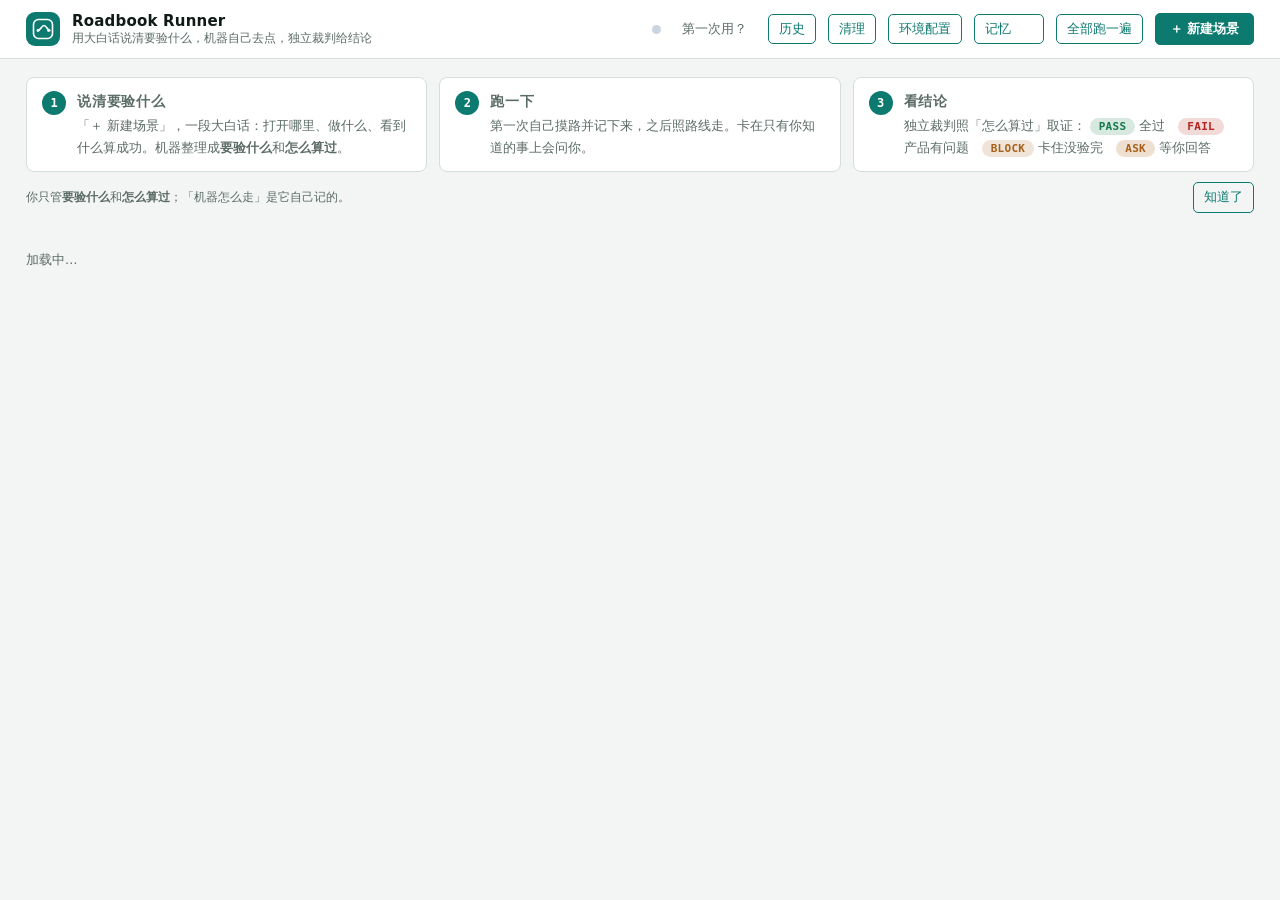
==== commit e93378f4: "仅重判、判据质疑、清理台账、收口轮：四条来自生产使用的通用增量 - 仅重判：复用原跑批现场（事实/登录态/轨迹）只重跑裁判，新结论不覆盖原证据；   重判记录带 rejudge_of 标记（通知/知识" ====
--- a/frontend/index.html
+++ b/frontend/index.html
@@ -11,11 +11,25 @@
     --mono:'SF Mono',Menlo,Consolas,monospace;
     /* 工具类别配色：改页面 / 看页面 / 资产·脚本 */
     --act:#0d7a70; --look:#5b6b65; --asset:#5a4fc4;
+    /* 判定结果的语义派生色：例外行浅底、结果标签底。亮色主题配比低 */
+    --pass-soft:color-mix(in srgb,var(--pass) 7%,var(--surface));
+    --fail-soft:color-mix(in srgb,var(--fail) 8%,var(--surface));
+    --block-soft:color-mix(in srgb,var(--block) 10%,var(--surface));
+    --pass-tag:color-mix(in srgb,var(--pass) 14%,transparent);
+    --fail-tag:color-mix(in srgb,var(--fail) 14%,transparent);
+    --block-tag:color-mix(in srgb,var(--block) 18%,transparent);
   }
   @media (prefers-color-scheme:dark){:root:not([data-theme=light]){
     --bg:#0d1412; --surface:#151e1b; --surface-2:#1c2724; --ink:#e6ece9; --muted:#92a19b;
     --line:#293633; --accent:#3fc7ba; --pass:#4ec98a; --fail:#f2857c; --block:#e0a15c;
     --act:#3fc7ba; --look:#8fa39c; --asset:#9d93ff;
+    /* 暗底上配比要调高，否则浅色底/标签被吃掉看不见（v3 被说「没颜色」的根因） */
+    --pass-soft:color-mix(in srgb,var(--pass) 12%,var(--surface));
+    --fail-soft:color-mix(in srgb,var(--fail) 15%,var(--surface));
+    --block-soft:color-mix(in srgb,var(--block) 15%,var(--surface));
+    --pass-tag:color-mix(in srgb,var(--pass) 22%,transparent);
+    --fail-tag:color-mix(in srgb,var(--fail) 26%,transparent);
+    --block-tag:color-mix(in srgb,var(--block) 26%,transparent);
   }}
   *{box-sizing:border-box}
   body{margin:0;background:var(--bg);color:var(--ink);
@@ -238,6 +252,51 @@
          background:var(--accent);color:#fff;padding:6px 14px;font-weight:600;font-size:12.5px}
   button:disabled{opacity:.45;cursor:not-allowed}
   button.ghost{background:transparent;color:var(--accent);padding:5px 10px;font-weight:500}
+  /* 重判按钮：复核性质的动作，和「跑一下」（全量、扣积分）必须在观感上分开——
+     虚线描边 + 打勾前缀，一眼是「复核」不是「再跑一遍」 */
+  button.rj{border-style:dashed;color:var(--pass)}
+  button.rj::before{content:'⚖ ';}
+  button.rj:hover{border-color:var(--pass);border-style:solid}
+  /* 应用内确认弹窗（替代浏览器原生 confirm） */
+  .cfm-row{padding:8px 0;border-bottom:1px dashed var(--line);font-size:13px;line-height:1.7}
+  .cfm-row:last-child{border-bottom:none}
+  .cfm-row .k{display:inline-block;background:color-mix(in srgb,var(--pass) 10%,var(--surface));
+    color:var(--pass);border-radius:4px;padding:0 7px;font-weight:600;margin-right:4px}
+  /* 判据质疑卡：专业层级规范——一行弱化的元信息 → diff（唯一视觉重点）→ 右下唯一主按钮。
+     语义色只允许出现在 diff 标记上；药丸、按钮、编辑框一律中性灰阶，不再各抢各的。 */
+  .crit-card{margin-bottom:18px}
+  .crit-meta{font-size:12px;color:var(--muted);margin-bottom:8px;line-height:1.7}
+  .crit-meta b{font-family:var(--mono);font-weight:600;color:var(--ink)}
+  .crit-diff{background:color-mix(in srgb,var(--accent) 4%,var(--surface));
+    border:1px solid var(--line);border-radius:8px;padding:13px 16px;
+    font-size:14px;line-height:2.1}
+  .crit-tools{display:flex;justify-content:flex-end;margin-top:5px}
+  .crit-tools button{background:none;border:none;color:var(--muted);font-size:12px;
+    cursor:pointer;padding:3px 6px}
+  .crit-tools button:hover{color:var(--accent)}
+  .crit-edit{margin-top:8px}
+  .crit-edit textarea{width:100%;min-height:64px;font:13px/1.7 var(--mono);
+    border:1px solid var(--line);border-radius:8px;background:var(--surface);
+    padding:9px 11px;color:var(--ink);resize:vertical;outline:none}
+  .crit-edit textarea:focus{border-color:var(--accent)}
+  .crit-note{font-size:12px;color:var(--muted);line-height:1.8;margin:0 0 14px}
+  .crit-footer{display:flex;gap:9px;align-items:center;margin-top:4px}
+  .crit-obs{margin-top:10px}
+  .crit-obs summary{cursor:pointer;font-size:12px;color:var(--muted);user-select:none}
+  .crit-obs summary:hover{color:var(--accent)}
+  .crit-obs-body{font-size:12.5px;color:var(--ink);background:var(--surface);
+    border:1px solid var(--line);border-radius:6px;padding:9px 11px;margin-top:7px;line-height:1.7}
+  /* 变量芯片：弱化为浅底 mono 小片，无边框不抢戏；值保持主题色 */
+  .varchip{display:inline-block;background:color-mix(in srgb,var(--accent) 7%,var(--surface));
+    border-radius:4px;padding:0 5px;font-family:var(--mono);font-size:12px;
+    color:var(--muted);white-space:nowrap;margin:0 1px}
+  .varchip b{color:var(--accent);font-weight:600}
+  .varchip.miss{background:color-mix(in srgb,var(--fail) 7%,var(--surface))}
+  /* diff 标记是唯一允许用语义色的地方——删除柔和红、新增柔和绿，不加大字重不加外框 */
+  del.d{color:var(--fail);text-decoration:line-through;
+    background:color-mix(in srgb,var(--fail) 8%,transparent);border-radius:3px;padding:0 1px}
+  ins.d{color:var(--pass);text-decoration:none;
+    background:color-mix(in srgb,var(--pass) 13%,transparent);border-radius:3px;padding:0 2px}
   button.danger{background:transparent;border-color:var(--fail);color:var(--fail);padding:5px 10px;font-weight:500}
 
   dialog{border:1px solid var(--line);border-radius:9px;background:var(--surface);color:var(--ink);
@@ -370,33 +429,81 @@
 
   /* 判定结果：把「验收路线规定的」和「这次裁判跑出来的」在视觉上彻底分开。
      混在一起时人分不清哪句是标准、哪句是实测——两者性质完全不同。 */
-  .jg{display:grid;gap:14px;background:var(--bg);padding:14px;border-radius:10px}
-  .jg-legend{display:flex;gap:16px;flex-wrap:wrap;font-size:11.5px;color:var(--muted);align-items:center}
-  .jg-legend i{width:10px;height:10px;border-radius:2px;display:inline-block;margin-right:5px;
-               vertical-align:-1px;border:1px solid var(--line)}
-  .jg-step{border:1px solid var(--line);border-radius:8px;overflow:hidden;background:var(--surface);
-           box-shadow:0 1px 3px rgba(0,0,0,.07)}
-  .jg-step>header{display:flex;align-items:flex-start;gap:9px;padding:9px 12px 9px 10px;
-                  background:var(--surface-2);border-bottom:1px solid var(--line);
-                  border-left:3px solid var(--line);font-size:13px;line-height:1.7}
-  .jg-no{display:inline-flex;align-items:center;justify-content:center;min-width:22px;height:22px;flex:none;
-         border-radius:999px;background:var(--accent);color:#fff;font:700 11px var(--mono);margin-top:1px}
-  .jg .lbl{display:block;font:10.5px var(--mono);color:var(--muted);margin-bottom:2px;letter-spacing:.02em}
-  .jg-body{padding:10px 12px;display:grid;gap:10px}
-  .jg-ran{display:grid;grid-template-columns:62px 1fr;gap:6px 10px;align-items:baseline;
-          font-size:12.5px;line-height:1.7;padding:8px 11px;border-radius:6px;
-          background:color-mix(in srgb,var(--accent) 7%,transparent);
-          border-left:3px solid color-mix(in srgb,var(--accent) 45%,transparent)}
-  .jg-ran .k{font:11.5px var(--mono);color:var(--muted)}
-  .jg-check{border:1px solid var(--line);border-radius:6px;overflow:hidden}
-  .jg-spec{padding:9px 11px;background:var(--surface-2);font-size:13px;line-height:1.75;
-           border-left:3px solid var(--line)}
-  .jg-got{padding:9px 11px;display:grid;gap:7px;font-size:12.5px;line-height:1.7;
-          border-left:3px solid color-mix(in srgb,var(--accent) 45%,transparent)}
-  .jg-evi{white-space:pre-wrap;word-break:break-word;color:var(--ink);font-size:12.5px;
-          border-left:2px solid var(--accent);padding:5px 10px;background:var(--surface-2);
-          border-radius:0 4px 4px 0}
-  .jg-note{color:var(--muted);font-size:12px}
+  /* 判定结果：颜色给例外，文字按需折叠（deep-planner 设计规格）。
+     扫视四层：顶部分段色带 → 步骤编号实心圆+色点 → 判据左侧实色条+实心图标 → 例外行浅底+标签。
+     how / evidence 用 <details> 原生折叠：summary 本身就是 1 行截断的原文，展开即全文，导出件无需 JS。 */
+  .jg{display:grid;gap:10px}
+  .jg-top{display:flex;align-items:center;gap:14px;padding:2px 0}
+  .jg-bar{display:flex;gap:6px;flex:1;min-width:120px;max-width:320px}
+  .jg-bar>span{display:flex;gap:2px;flex:var(--n) 1 0}
+  .jg-bar i{flex:1;height:6px;border-radius:2px;background:var(--line)}
+  .jg-tally{font-size:12.5px;color:var(--muted);white-space:nowrap}
+  .jg-tally b{font:700 13px var(--mono);margin-right:2px}
+  .jg-tally .pass b{color:var(--pass)} .jg-tally .fail b{color:var(--fail)} .jg-tally .blocked b{color:var(--block)}
+  .jg-tally .miss{color:var(--block)}
+
+  .jg-step{border:1px solid var(--line);border-radius:8px;background:var(--surface);overflow:hidden}
+  .jg-head{display:flex;align-items:flex-start;gap:10px;padding:9px 14px 9px 12px;
+           background:color-mix(in srgb,var(--surface-2) 45%,var(--surface))}
+  .jg-no{flex:none;width:20px;height:20px;border-radius:50%;display:grid;place-items:center;
+         font:700 11px/1 var(--mono);color:var(--surface);background:var(--muted)}
+  .jg-go{flex:1;min-width:0;font-size:13px;font-weight:600;line-height:20px;color:var(--ink);overflow-wrap:anywhere}
+  .jg-go.empty{color:var(--muted);font-weight:500}
+  .jg-dots{flex:none;display:flex;align-items:center;gap:3px;height:20px}
+  .jg-dots i{width:8px;height:8px;border-radius:50%;background:var(--line)}
+  .jg-sum{flex:none;font-size:12px;font-weight:600;line-height:20px;white-space:nowrap}
+
+  .jg-nav{display:flex;align-items:flex-start;gap:8px;padding:6px 14px 7px 12px;
+          border-top:1px solid var(--line);font-size:12px;line-height:20px;color:var(--muted)}
+  .jg-reach{flex:none;height:20px;padding:0 7px;border-radius:4px;font-size:11.5px;font-weight:600;white-space:nowrap}
+  .jg-reach.ok{color:var(--pass);background:var(--pass-tag)}
+  .jg-reach.no{color:var(--block);background:var(--block-tag)}
+  .jg-lbl{flex:none;font-weight:600}
+  .jg-plain{flex:1;min-width:0;white-space:pre-wrap;overflow-wrap:anywhere}
+
+  /* 折叠件：summary = 截断原文；[open] 去掉截断 */
+  .jg-fold{flex:1;min-width:0}
+  .jg-fold>summary{display:block;list-style:none;cursor:pointer;border-radius:3px}
+  .jg-fold>summary::-webkit-details-marker{display:none}
+  .jg-fold>summary:focus-visible{outline:2px solid var(--accent);outline-offset:2px}
+  .jg-row{display:flex;align-items:flex-start;gap:6px}          /* summary 内再包一层 flex：Safari 的 summary 不可靠地当 flex 容器 */
+  .jg-row::before{content:'▸';flex:none;width:10px;font-size:10px;color:var(--muted)}
+  .jg-fold[open]>summary .jg-row::before{content:'▾'}
+  .jg-clip{flex:1;min-width:0;display:-webkit-box;-webkit-box-orient:vertical;-webkit-line-clamp:1;
+           overflow:hidden;overflow-wrap:anywhere}
+  .jg-fold[open]>summary .jg-clip{display:block;-webkit-line-clamp:unset;white-space:pre-wrap}
+  .jg-fold>summary:hover .jg-clip,.jg-fold>summary:hover .jg-row::before{color:var(--ink)}
+  .jg-more{flex:none;font-size:11.5px;color:var(--accent);font-weight:500}
+  .jg-fold[open] .jg-more{display:none}
+  .jg-fold-body{margin:4px 0 0 16px;font-size:12px;line-height:1.7;color:var(--muted);
+                white-space:pre-wrap;overflow-wrap:anywhere}
+  .jg-k{font-weight:600;margin-right:6px}
+
+  .jg-checks{border-top:1px solid var(--line)}
+  .jg-check{display:grid;grid-template-columns:18px minmax(0,1fr) auto;column-gap:10px;row-gap:3px;
+            padding:10px 14px 10px 11px;border-left:3px solid var(--line)}
+  .jg-check+.jg-check{border-top:1px solid color-mix(in srgb,var(--line) 70%,transparent)}
+  .jg-ico{grid-column:1;width:18px;height:18px;margin-top:2px;border-radius:50%;display:grid;place-items:center;
+          font:700 11px/1 system-ui,sans-serif;color:var(--surface);background:var(--muted)}
+  .jg-fact{grid-column:2;font-size:13.5px;line-height:22px;color:var(--ink);overflow-wrap:anywhere}
+  .jg-tag{grid-column:3;align-self:start;margin-top:1px;height:20px;line-height:20px;padding:0 8px;
+          border-radius:4px;font-size:11.5px;font-weight:600;white-space:nowrap}
+  .jg-evi{grid-column:2 / 4;font-size:12.5px;line-height:1.7;color:var(--muted)}
+  .jg-evi.jg-plain{padding-left:16px}                            /* 与折叠件 ▸ 后的正文左对齐 */
+
+  /* 语义色：一处定义，四层共用 */
+  .jg-check.pass{border-left-color:var(--pass)}
+  .jg-check.fail{border-left-color:var(--fail);background:var(--fail-soft)}
+  .jg-check.blocked{border-left-color:var(--block);background:var(--block-soft)}
+  .jg-check.pass .jg-ico,.jg-no.pass,.jg-dots i.pass,.jg-bar i.pass{background:var(--pass)}
+  .jg-check.fail .jg-ico,.jg-no.fail,.jg-dots i.fail,.jg-bar i.fail{background:var(--fail)}
+  .jg-check.blocked .jg-ico,.jg-no.blocked,.jg-dots i.blocked,.jg-bar i.blocked{background:var(--block)}
+  .jg-check.fail .jg-tag{color:var(--fail);background:var(--fail-tag)}
+  .jg-check.blocked .jg-tag{color:var(--block);background:var(--block-tag)}
+  .jg-sum.pass{color:var(--pass)} .jg-sum.fail{color:var(--fail)} .jg-sum.blocked{color:var(--block)}
+
+  @media print{ .jg-clip{display:block!important;-webkit-line-clamp:unset!important;white-space:pre-wrap}
+                .jg-row::before,.jg-more{display:none} }
   .res{font-weight:700;padding:1px 7px;border-radius:3px;font-size:11.5px;white-space:nowrap}
   .res.pass{background:color-mix(in srgb,var(--pass) 18%,transparent);color:var(--pass)}
   .res.fail{background:color-mix(in srgb,var(--fail) 18%,transparent);color:var(--fail)}
@@ -700,6 +807,7 @@
         style="width:9px;height:9px;border-radius:50%;background:#cbd5e1;display:inline-block"></span>
   <button class="link" id="onboard-btn" onclick="toggleOnboard()">第一次用？</button>
   <button class="ghost" onclick="openHistory()">历史</button>
+  <button class="ghost" onclick="openCleanup()">清理</button>
   <button class="ghost" onclick="openGlobalCfg()">环境配置</button>
   <button class="ghost" onclick="openMemory()">记忆<span class="cnt" id="mem-count" hidden></span></button>
   <button class="ghost" onclick="runAll()">全部跑一遍</button>
@@ -726,7 +834,7 @@
 <dialog id="cfgdlg"><div class="dlg-head">
     <b style="font-size:14px">环境配置（全局 · 所有场景共用）</b>
     <span style="margin-left:auto"></span>
-    <button class="ghost" onclick="renderGlobalCfg()">刷新</button>
+    <button class="ghost" onclick="openGlobalCfg()">刷新</button>
     <button class="ghost" onclick="document.querySelector('#cfgdlg').close()">关闭</button>
   </div><div class="dlg-body" id="global-cfg" style="min-width:560px">
     <span class="hint">读取中…</span>
@@ -746,6 +854,15 @@
     <span class="hint">读取中…</span>
   </div></dialog>
 
+<dialog id="cleandlg"><div class="dlg-head">
+    <b style="font-size:14px">清理 · 垃圾回收点</b>
+    <span style="margin-left:auto"></span>
+    <button class="ghost" onclick="renderCleanup()">刷新</button>
+    <button class="ghost" onclick="document.querySelector('#cleandlg').close()">关闭</button>
+  </div><div class="dlg-body" id="clean-body" style="min-width:680px">
+    <span class="hint">读取中…</span>
+  </div></dialog>
+
 <dialog id="ask"><div class="dlg-head">
     <b id="ask-title" style="font-family:var(--mono);font-size:13px"></b>
     <span style="margin-left:auto"></span>
@@ -758,6 +875,24 @@
       <button onclick="submitAnswers()">回答并接着跑</button>
       <span class="hint" id="ask-status"></span>
     </div>
+  </div></dialog>
+
+<dialog id="criteria"><div class="dlg-head">
+    <b style="font-size:14px">裁判对判据有疑问 · 等你裁决</b>
+    <span style="margin-left:auto"></span>
+    <button class="ghost" onclick="document.querySelector('#criteria').close()">关闭</button>
+  </div><div class="dlg-body" id="criteria-body" style="min-width:620px">
+    <span class="hint">读取中…</span>
+  </div></dialog>
+
+<dialog id="cfm"><div class="dlg-head">
+    <b id="cfm-title" style="font-size:14px"></b>
+    <span style="margin-left:auto"></span>
+    <button class="ghost" onclick="document.querySelector('#cfm').close()">关闭</button>
+  </div><div class="dlg-body" id="cfm-body" style="min-width:460px;padding-top:14px"></div>
+  <div style="display:flex;gap:9px;justify-content:flex-end;padding:0 18px 16px">
+    <button class="ghost" id="cfm-cancel">取消</button>
+    <button class="primary" id="cfm-ok">确定</button>
   </div></dialog>
 
 <dialog id="pbed"><div class="dlg-head">
@@ -830,7 +965,9 @@
     <div class="au-foot">
       <button id="author-go" onclick="submitAuthor()">生成</button>
       <button class="ghost" id="author-save-draft" onclick="saveNamedDraft()" title="⌘S" hidden>存为草稿</button>
+      <span class="hint" id="author-elapsed"></span>
       <span class="hint" id="author-status"></span>
+      <div id="author-progress" style="margin-top:6px"></div>
     </div>
     <div class="authlog" id="author-log"></div>
   </div></dialog>
@@ -857,6 +994,8 @@
     <b id="dlg-title" style="font-family:var(--mono);font-size:13px"></b>
     <span id="dlg-pill"></span>
     <span style="margin-left:auto"></span>
+    <button class="ghost rj" id="dlg-rj" hidden title="只重新取证判分，不重跑执行、不再扣积分"
+      onclick="rejudgeCurrent()">重跑裁判</button>
     <button class="ghost" onclick="exportRunHtml()">导出 HTML</button>
     <button class="ghost" onclick="dlg.close()">关闭</button>
   </div><div class="dlg-body" id="dlg-body"></div></dialog>
@@ -871,6 +1010,15 @@
 async function load(){
   const skills = await (await fetch('/api/skills')).json();
   state = skills.flatMap(sk => sk.scenarios.map(s => ({...s, skill: sk.name})));
+  // 断线收敛：SSE 静默死掉（休眠/断网/刷新）时 running 表里会有残留项，卡片永远显示"跑着"。
+  // 以服务端最新状态为准——run 已经出结论就收敛掉，并触发 onDone（和正常收到 done 一样）。
+  for(const s of state){
+    const r = running[s.name];
+    if(r && s.last && s.last.run_id === r.run_id && s.last.status !== 'running'){
+      delete running[s.name];
+      if(r.onDone){ try{ r.onDone(); }catch(e){} }
+    }
+  }
   SKILL_PROJECTS = [...new Set(skills.flatMap(sk => sk.projects || []))];
   render();
   reattachRunning();
@@ -965,6 +1113,15 @@
     }).join('')}</div>` : '';
 
   const shown = state.filter(s => FILTER === 'all' || bucketOf(s) === FILTER);
+  // 全量重绘前，把还在跑的卡的 LIVE 画面 <img> 先摘下来——元素不重建，MJPEG 流就不断。
+  // 没有这一步，8 秒一次的后台刷新会让实时画面反复重连闪屏（这也是过去
+  // 「有跑批就干脆停止后台刷新」那个错误方案的由来：它让整块看板的状态全部冻结）。
+  const keepLive = {};
+  document.querySelectorAll('.tile.running[data-scenario]').forEach(t => {
+    const img = t.querySelector('img[src*="live.mjpeg"]');
+    const name = t.getAttribute('data-scenario');
+    if(running[name] && img) keepLive[name] = img;
+  });
   const tileHtml = s => {
     const r = running[s.name];
     const verdict = r ? 'running' : (s.last?.verdict || s.last?.status || '');
@@ -980,6 +1137,8 @@
             ${s.title ? `<div class="slug">${esc(s.name)}</div>` : ''}
           </div>
           ${verdict ? `<span class="pill ${verdict}" title="${VERDICT_HELP[verdict]||''}">${verdict}</span>` : ''}
+          ${!r && s.last && (s.last.run_id||'').includes('+rejudge')
+            ? `<span class="hint" title="最新结论来自仅重判（${esc(s.last.run_id.split('+rejudge')[0])}）">重判</span>` : ''}
         </div>
         <div class="desc">${esc(s.description || '')}</div>
         <div class="status">
@@ -990,14 +1149,18 @@
         </div>
       </div>
       <div class="actions">
-        ${s.last && s.last.status === 'needs_input'
+        ${s.last && s.last.status === 'needs_input' && !s.last.criteria_pending
           ? `<button class="primary" onclick="openAsk('${s.last.run_id}','${s.name}')">回答 →</button>` : ''}
+        ${s.last && s.last.status === 'needs_input' && s.last.criteria_pending
+          ? `<button class="primary" onclick="openCriteria('${s.last.run_id}')">判据待定 →</button>` : ''}
         <button class="ghost sm" onclick="openPlaybook('${s.name}','${s.skill}')">改要求</button>
         ${s.last ? `<button class="ghost sm" onclick="detail('${s.last.run_id}')">看结论</button>` : ''}
         <span class="sp"></span>
         ${r ? `<button class="danger sm" onclick="stopRun('${r.run_id}','${s.name}')" ${r.stopping?'disabled':''}>
                  ${r.stopping?'停止中…':'停止'}</button>`
             : ''}
+        ${!r && s.rejudge ? `<button class="ghost sm rj" title="复核 ${esc(s.rejudge.verdict || '')} 那次结论：只重新取证判分，不重跑执行、不再扣积分"
+            onclick="rejudgeFromCard('${esc(s.name)}','${esc(s.rejudge.run_id)}')">重跑裁判</button>` : ''}
         ${envPicker(s, r)}
         <button class="primary sm" onclick="run('${s.name}','${s.skill}')" ${r?'disabled':''}>
           ${r?'跑着…':'跑一下'}</button>
@@ -1017,6 +1180,12 @@
     g.items.map(tileHtml).join('')
   ).join('') || (state.length ? `<div class="empty">这一类里没有场景。<a href="#" onclick="setFilter('all');return false">看全部</a></div>`
                                : '<div class="empty">没找到场景，检查技能目录</div>');
+  // LIVE 画面原样搬回新卡：img 元素沿用旧的，流就不会断
+  for(const [name, img] of Object.entries(keepLive)){
+    const stage = document.querySelector(`.tile.running[data-scenario="${CSS.escape(name)}"] .stage`);
+    const fresh = stage && stage.querySelector('img');
+    if(stage && fresh) stage.replaceChild(img, fresh);
+  }
 }
 
 // 跑哪个环境。`envs: [dev, prod]` 这行早就写在 intent.md 的 frontmatter 里了，
@@ -1059,8 +1228,8 @@
 
 // 盯住一个在跑的跑批：实时画面 + 步骤推送。发起跑批和「刷新后重新接上」共用这一条路——
 // 以前订阅逻辑长在 run() 里面，页面一刷新就再也接不回去了。
-function attach(name, run_id, step = '启动中…'){
-  running[name] = {run_id, step, phase:'执行中'};
+function attach(name, run_id, step = '启动中…', onDone = null){
+  running[name] = {run_id, step, phase:'执行中', onDone};
   render();
 
   const es = new EventSource(`/api/runs/${run_id}/events`);
@@ -1073,7 +1242,11 @@
     if(kind === 'step' || kind === 'judge_step'){
       cur.step = `${payload.n}. ${payload.tool} ${JSON.stringify(payload.args||{}).slice(0,60)}`;
     }
-    if(kind === 'done'){ es.close(); delete running[name]; load(); return; }
+    if(kind === 'done'){
+      es.close(); delete running[name]; load();
+      if(cur.onDone) cur.onDone();
+      return;
+    }
     // 只刷新那张卡的文字层，别重建 img 否则 MJPEG 流会断。
     // 卡片重排过之后（标题从目录名换成 title/slug）这里曾经按 .name 找卡片——
     // 那个 class 早就不存在了，选择器永远找不到，这段代码悄悄失效了快一天：
@@ -1135,12 +1308,63 @@
       }
       return `<tr class="hrow" onclick="detail('${r.run_id}')">
         <td class="mono">${esc((r.run_id || '').slice(0, 15))}</td>
-        <td>${esc(r.scenario || '')}${r.external ? ' <span class="hint" title="roadbook/runs/ 时代的外部记录：只有文字产物，没有轨迹和录屏">外部</span>' : ''}</td>
+        <td>${esc(r.scenario || '')}${r.external ? ' <span class="hint" title="roadbook/runs/ 时代的外部记录：只有文字产物，没有轨迹和录屏">外部</span>' : ''}${r.rejudge_of ? ` <span class="hint" title="只重跑了裁判（原跑批 ${esc(r.rejudge_of)}），没重跑执行">重判</span>` : ''}</td>
         <td>${esc(r.env || '-')}</td>
         <td><span class="pill ${esc(v)}" title="${VERDICT_HELP[v]||''}">${esc(v)}</span></td>
         <td>${dur}</td>
         <td class="go">看 →</td></tr>`;
     }).join('')}</tbody></table>`;
+}
+
+// ---- 清理 · 垃圾回收点视图：台账、保持窗口倒计时、一键立即清理 ----
+const CLEAN_STATE_HELP = {
+  pending:'排队等待执行', retry:'上一次没成，冷却后自动重试', running:'正在执行',
+  done:'已清理完成', failed:'多次失败，进人工队列',
+};
+async function openCleanup(){ document.querySelector('#cleandlg').showModal(); renderCleanup(); }
+async function renderCleanup(){
+  const body = $('#clean-body');
+  const d = await (await fetch('/api/cleanup')).json();
+  const tasks = d.tasks || [];
+  if(!tasks.length){
+    body.innerHTML = `<div class="empty">还没有清理任务。在场景 intent 的「清理」小节里写
+      yaml cleanup 机器块（三反引号包裹的 yaml），跑完判分后会自动登记到这里定时执行。</div>`;
+    return;
+  }
+  const now = Date.now();
+  body.innerHTML = `<table class="hist-t"><thead><tr>
+      <th>时间</th><th>跑批</th><th>脚本</th><th>状态</th><th>保持窗口</th><th>尝试</th><th></th></tr></thead><tbody>${
+    tasks.map(t => {
+      let hold = '-';
+      if(t.hold_until){
+        const left = new Date(t.hold_until) - now;
+        hold = left > 0 ? `保持中 · 剩 ${Math.floor(left/3600000)}h${Math.round(left%3600000/60000)}m`
+                        : '已到期，等调度';
+      }
+      const st = t.state || 'pending';
+      return `<tr>
+        <td class="mono" title="${esc(t.created_at||'')}">${esc((t.created_at||'').slice(5,16))}</td>
+        <td class="mono" title="${esc(t.run_id||'')}">${esc((t.run_id||'').slice(0,15))}</td>
+        <td class="mono">${esc(t.script||'')} <span class="hint">${esc((t.args_json||'[]'))}</span></td>
+        <td><span class="hint" title="${esc(t.last_error||CLEAN_STATE_HELP[st]||'')}">${esc(st)}</span></td>
+        <td class="mono">${esc(hold)}</td>
+        <td>${t.attempts ?? 0}</td>
+        <td>${st !== 'done' && st !== 'running'
+          ? `<button class="ghost" onclick="cleanupNow('${esc(t.id)}')">立即清理</button>` : ''}</td>
+      </tr>`;
+    }).join('')}</tbody></table>
+    <div class="hint" style="margin-top:10px">结论非 PASS 的清理任务默认保持 4 小时（QA_AGENT_CLEANUP_HOLD_HOURS 可调）——窗口内可以「重跑裁判」复核；点「立即清理」会跳过窗口马上执行。</div>`;
+}
+async function cleanupNow(taskId){
+  const ok = await uiConfirm({
+    title: '立即清理',
+    rows: ['<span class="k">注意</span>马上执行清理，证据会被清掉——之后无法再「重跑裁判」复核这条结论。'],
+    okText: '立即清理',
+  });
+  if(!ok) return;
+  const res = await fetch(`/api/cleanup/${encodeURIComponent(taskId)}/retry`, {method:'POST'});
+  if(!res.ok){ alert((await res.json()).detail || '触发失败'); return; }
+  renderCleanup();
 }
 
 // ---- 结论怎么读：卡片药丸的 title、上手面板共用一份 ----
@@ -1332,8 +1556,8 @@
   const timer = setInterval(() => {
     if(mySeq !== authorSeq){ clearInterval(timer); return; }
     const s = Math.round((Date.now() - t0) / 1000);
-    $('#author-status').textContent =
-      `整理中… 已等 ${s}s（裁判标准机器会从你的描述里推，不用你写；关掉弹窗不影响生成）`;
+    const el = $('#author-elapsed');
+    if(el) el.textContent = `已等 ${s}s`;
   }, 1000);
   $('#author-log').innerHTML = '';
   try{
@@ -1366,10 +1590,34 @@
     await load();   // 占位卡即刻上墙（服务端在提交瞬间已落占位 intent）
     const es = new EventSource(`/api/author/${encodeURIComponent(r0.author_id)}/events`);
     let done = false;
+    // 4 段进度：读样板 → 写要验什么 → 写怎么算过 → 检查两份（progress 事件实时驱动）
+    const prog = {sample:false, intent:false, expect:false};
+    const paintProgress = extra => {
+      const segs = [['sample','读样板学格式'],['intent','写「要验什么」'],['expect','写「怎么算过」'],['check','检查两份文件']];
+      const state = {sample: prog.sample, intent: prog.intent, expect: prog.expect, check: !!extra?.done};
+      const doing = segs.findIndex(([k]) => !state[k]);
+      $('#author-progress').innerHTML = segs.map(([k, label], i) => {
+        const st = state[k] ? 'done' : (i === doing ? 'doing' : '');
+        return `<span class="pseg ${st}">${label}</span>`;
+      }).join('<span class="parr">→</span>')
+        ;
+    };
+    paintProgress({});
     es.onmessage = async ev => {
       const {kind, payload} = JSON.parse(ev.data);
       if(kind === 'phase' && mySeq === authorSeq) $('#author-status').textContent = payload;
+      if(kind === 'progress' && mySeq === authorSeq){
+        if(payload.type === 'sample') prog.sample = true;
+        if(payload.type === 'file'){
+          if(String(payload.file).includes('intent')) prog.intent = true;
+          if(String(payload.file).includes('expect')) prog.expect = true;
+        }
+        paintProgress({});
+        return;
+      }
       if(kind !== 'done') return;
+      done = true; prog.done = true; es.close(); clearInterval(timer);
+      if(mySeq !== authorSeq) return;               // 用户已开始下一轮，别改写新表单
       done = true; es.close(); clearInterval(timer);
       if(mySeq !== authorSeq) return;               // 用户已开始下一轮，别改写新表单
       if(payload.status === 'error'){
@@ -1381,13 +1629,45 @@
       // 只清「本次提交的那份」自动留存：用户若已开始写下一份，新内容不能被误删
       if(r.ok && wasNew && authorDraftCurrent()?.ask === submittedAsk) localStorage.removeItem('author-draft-current');
       const loadedName = draftLoadedId ? (loadNamedDrafts().find(d => d.id === draftLoadedId) || {}).name : null;
-      $('#author-status').textContent = r.ok ? '✓ 完成' + (loadedName ? `（草稿「${loadedName}」仍保留在草稿箱，方便下次调试）` : '')
-                                             : '没有产出，看下面';
+      $('#author-status').textContent = r.ok ? '✓ 完成' + (loadedName ? `（草稿「${loadedName}」仍保留在草稿箱）` : '') : '';
+      // 成果卡：两份文件的真实内容从磁盘读回（不信模型自述），PM 逐条确认
+      const scEnc = encodeURIComponent(r.scenario || '');
+      let intent = {}, expect = {steps: []};
+      try{
+        [intent, expect] = await Promise.all([
+          (await fetch(`/api/scenarios/${scEnc}/intent`)).json(),
+          (await fetch(`/api/scenarios/${scEnc}/expect`)).json(),
+        ]);
+      }catch(e){ /* 读不到就少渲染两块，不阻塞 */ }
+      const checks = (expect.steps || []).flatMap(s => (s.check || []).map((c, ci) => ({go: s.go, n: ci, c})));
+      const goal = (intent.sections && intent.sections.goal) || '';
+      const hw = (r.health || {});
+      const warn = [];
+      if(!hw.intent) warn.push('「要验什么」不完整，跑之前建议补一句');
+      if(!hw.expect) warn.push('「怎么算过」没有可执行的检查');
+      const checkItems = checks.slice(0, 5)
+        .map(x => `<li>${esc(x.c)}</li>`).join('') + (checks.length > 5 ? `<li>…另有 ${checks.length - 5} 条</li>` : '');
       $('#author-log').innerHTML = `
-        <div style="font-size:12.5px;margin-bottom:7px">${esc(r.summary || '')}</div>
-        ${(r.files||[]).map(f => `<div class="step"><span>✎</span>
-          <span class="t">写入</span><span class="a">${esc(f)}</span></div>`).join('')}
-        ${r.notes ? `<div class="hint" style="margin-top:8px">${esc(r.notes)}</div>` : ''}`;
+        <div style="border:1px dashed var(--line);border-radius:8px;padding:12px 14px;background:var(--bg)">
+          <div style="font-size:14px;font-weight:600;margin-bottom:4px">✓ 场景建好了：${esc(intent.title || r.scenario || '')}</div>
+          <div class="hint">已建在 scenarios/${esc(r.scenario || '')} · 用时 ${Math.round(r.elapsed_s || 0)}s${r.finished_via_finish === false ? ' · 机器没走完签字流程但文件都齐了' : ''}</div>
+          ${warn.length ? `<div class="hint" style="margin-top:6px;color:#b45309">⚠ ${warn.join('；')}</div>` : ''}
+          <h4 style="margin:10px 0 4px">要验什么</h4>
+          <div style="font-size:12.5px;white-space:pre-wrap">${esc(goal)}</div>
+          <h4 style="margin:10px 0 4px">怎么算过（${checks.length} 条）</h4>
+          <ul style="margin:0;padding-left:18px;font-size:12.5px">${checkItems || '<li>（无）</li>'}</ul>
+          <details style="margin-top:8px"><summary class="hint" style="cursor:pointer">机器备注（summary / notes）</summary>
+            <div style="font-size:12px;white-space:pre-wrap">${esc(r.summary || '')}${r.notes ? '\n' + esc(r.notes) : ''}</div>
+          </details>
+          <div style="display:flex;gap:8px;margin-top:12px">
+            <button class="primary sm" id="res-open">打开看两份</button>
+            <button class="primary sm" id="res-run">跑一下</button>
+            <button class="ghost sm" id="res-again">再建一个</button>
+          </div>
+        </div>`;
+      $('#res-open').onclick = () => { $('#author').close(); openPlaybook(r.scenario, authorSkill(), 'expect'); };
+      $('#res-run').onclick = () => { $('#author').close(); run(r.scenario, authorSkill()); };
+      $('#res-again').onclick = () => { $('#author-log').innerHTML = ''; $('#author-status').textContent = ''; };
       await load();
       $('#author-go').disabled = false;
     };
@@ -1522,6 +1802,130 @@
   // 提交成功即关窗：续跑进度在卡片上实时可见（LIVE 画面 + 步骤），不需要守着这个弹窗
   $('#ask').close();
   attach(asking.name, r.events, '从回答的断点接着跑');
+}
+
+// ===== 判据质疑：裁判照判据判完后，认为考卷本身写错了，交给人裁决 =====
+// 红块=你写的（验不了，删改处划红线）→ 绿块=建议改成（新增处高亮绿）→ 折叠的取证证据。
+// 判据里的 context.xxx 一律代入本次实际值——人看到的是「balance_before = 6,892 积分」，
+// 不是变量名。ctx 来自该次跑批的 context.yaml（/api/runs 已带）。
+function lcsDiff(a, b){
+  /* 字符级 LCS diff：新旧判据往往只差几个字（页面名、措辞），整段摆一起人眼半天找不到。
+     返回 [{t:文本, s:same|del|add}]。判据行很短，O(n×m) 没压力；超长退化为前后缀。 */
+  a = String(a || ''); b = String(b || '');
+  if(a === b) return [{t: a, s: 'same'}];
+  if(a.length * b.length > 160000){
+    let p = 0; while(p < a.length && p < b.length && a[p] === b[p]) p++;
+    let ea = a.length, eb = b.length;
+    while(ea > p && eb > p && a[ea-1] === b[eb-1]){ ea--; eb--; }
+    return [{t: a.slice(0, p), s: 'same'}, {t: a.slice(p, ea), s: 'del'},
+            {t: b.slice(p, eb), s: 'add'}, {t: a.slice(ea), s: 'same'}]
+      .filter(s => s.t);
+  }
+  const n = a.length, m = b.length;
+  const dp = Array.from({length: n + 1}, () => new Uint16Array(m + 1));
+  for(let i = n - 1; i >= 0; i--)
+    for(let j = m - 1; j >= 0; j--)
+      dp[i][j] = a[i] === b[j] ? dp[i+1][j+1] + 1 : Math.max(dp[i+1][j], dp[i][j+1]);
+  const segs = [];
+  const push = (t, s) => { if(t) segs.push({t, s}); };
+  let i = 0, j = 0;
+  while(i < n && j < m){
+    if(a[i] === b[j]){ push(a[i], 'same'); i++; j++; }
+    else if(dp[i+1][j] >= dp[i][j+1]){ push(a[i], 'del'); i++; }
+    else { push(b[j], 'add'); j++; }
+  }
+  push(a.slice(i), 'del'); push(b.slice(j), 'add');
+  const out = [];
+  for(const s of segs){
+    const last = out[out.length - 1];
+    if(last && last.s === s.s) last.t += s.t; else out.push({...s});
+  }
+  return out;
+}
+
+function _diffHtml(current, proposed, ctx){
+  /* 新旧判据叠在同一段话里做行内 diff：删的划红线、增的绿底——
+     不分「你写的/建议的」两块摆，人顺着读一遍就知道改了哪几个字 */
+  return lcsDiff(current, proposed).map(s =>
+    s.s === 'del' ? `<del class="d">${substVars(s.t, ctx)}</del>`
+    : s.s === 'add' ? `<ins class="d">${substVars(s.t, ctx)}</ins>`
+    : substVars(s.t, ctx)).join('') || '<span class="hint">（空）</span>';
+}
+
+let crit = {rid:'', scen:'', issues:[], ctx:{}};
+
+function _critCard(it, i){
+  const ref = esc(it.check_ref || `${(it.step ?? 0) + 1}.${(it.check ?? 0) + 1}`);
+  return `<div class="crit-card">
+    <div class="crit-meta"><b>${ref}</b> · ${esc(it.problem || '判据可能写错了')}</div>
+    <div class="crit-diff" id="crit-diff-${i}">${_diffHtml(it.current, it.proposed, crit.ctx)}</div>
+    <div class="crit-tools"><button type="button" onclick="toggleCritEdit(${i})">微调这段建议</button></div>
+    <div class="crit-edit" id="crit-edit-${i}" hidden>
+      <textarea id="crit-${i}" spellcheck="false">${esc(it.proposed || '')}</textarea>
+    </div>
+    <details class="crit-obs"><summary>取证原文（点开核对）</summary>
+      <div class="crit-obs-body">${substVars(it.observed, crit.ctx)}</div>
+    </details>
+  </div>`;
+}
+
+function toggleCritEdit(i){
+  const box = $(`#crit-edit-${i}`), ta = $(`#crit-${i}`);
+  const opening = box.hidden;
+  box.hidden = !opening;
+  if(opening){
+    const it = crit.issues[i];
+    const upd = () => { $(`#crit-diff-${i}`).innerHTML = _diffHtml(it.current, ta.value, crit.ctx); };
+    ta.addEventListener('input', upd);
+    ta.focus();
+  }
+}
+
+async function openCriteria(rid){
+  const r = await (await fetch(`/api/runs/${rid}`)).json();
+  crit = {rid, scen: r.scenario || '', issues: r.criteria_issues || [],
+          ctx: (r.context && typeof r.context === 'object') ? r.context : {}};
+  const box = $('#criteria-body');
+  if(!crit.issues.length){
+    box.innerHTML = '<div class="empty">这条跑批没有待裁决的判据质疑。</div>';
+  } else {
+    box.innerHTML = `
+      <p class="crit-note">裁判修正后的判据（<del class="d">划线</del>=去掉 · <ins class="d">绿底</ins>=加上 · 变量已代入实际值）：</p>
+      ${crit.issues.map((it, i) => _critCard(it, i)).join('')}
+      <div class="crit-footer">
+        <span class="hint" id="crit-status"></span>
+        <span style="flex:1"></span>
+        <button class="ghost" onclick="submitCriteria('keep')">维持原判（${esc(r.pending_verdict || 'FAIL')}）</button>
+        <button title="采纳会改写场景的验收路线（有存档可回滚），并自动用新判据重跑裁判——只重判、不扣积分"
+          onclick="submitCriteria('apply')">采纳修订并重判</button>
+      </div>`;
+  }
+  document.querySelector('#criteria').showModal();
+}
+
+async function submitCriteria(action){
+  const items = [...Array((currentRun?.criteria_issues || []).length || document.querySelectorAll('#criteria-body textarea').length)]
+    .map((_, i) => {
+      const ta = $(`#crit-${i}`);
+      return ta ? {step: null, check: null, index: i, new_text: ta.value.trim()} : null;
+    }).filter(Boolean);
+  $('#crit-status').textContent = '提交中…';
+  // 后端按 issue 顺序对齐：index 位置带过去的 new_text 逐条映射到 criteria_issues
+  const body = {action, items: items.map((it, i) => ({index: i, new_text: it.new_text}))};
+  let r;
+  try{
+    const res = await fetch(`/api/runs/${encodeURIComponent(crit.rid)}/criteria-decision`, {
+      method:'POST', headers:{'Content-Type':'application/json'}, body: JSON.stringify(body)});
+    r = await res.json().catch(() => ({}));
+    if(!res.ok){ $('#crit-status').textContent = r.detail || '提交失败'; return; }
+  }catch(e){ $('#crit-status').textContent = '提交失败：' + e.message; return; }
+  document.querySelector('#criteria').close();
+  if(action === 'apply' && r.run_id){
+    // 判据已改、重判已自动开跑：卡片直接进 LIVE，出结论自动弹新详情
+    attach(crit.scen, r.run_id, '用修订后的判据重判中…', () => detail(r.run_id));
+  } else {
+    load();
+  }
 }
 
 // ===== 验收路线结构化编辑器 =====
@@ -1823,37 +2227,83 @@
   </details>`;
 }
 
-function renderJudgment(j){
+const JG_WORD = {fail: '不成立', blocked: '没验到', pass: '成立'};
+const JG_FOLD_EVI = 56;   // 约等于 730px 宽 × 12.5px 中文一行
+const JG_FOLD_HOW = 48;   // 导航行要让出徽标 + 标签的宽度
+const jgCls = r => (r === 'pass' || r === 'fail' || r === 'blocked') ? r : 'unknown';
+
+// summary 就是截断后的原文；展开 = 全文 + body（备注）
+function jgFold(lead, html, body, open, more){
+  return `<details class="jg-fold"${open ? ' open' : ''}><summary><span class="jg-row">${lead}`
+    + `<span class="jg-clip">${html}</span>${more ? `<span class="jg-more">${more}</span>` : ''}`
+    + `</span></summary>${body ? `<div class="jg-fold-body">${body}</div>` : ''}</details>`;
+}
+
+function renderJudgment(j, ctx = {}){
   if(!j || !j.steps || !j.steps.length) return '<div class="empty">这次没有判定结果</div>';
-  const legend = `<div class="jg-legend">
-    <span><i style="background:var(--line)"></i>灰底＝验收路线<b style="margin-left:3px">规定</b>的（expect.yaml 原文）</span>
-    <span><i style="background:color-mix(in srgb,var(--accent) 35%,transparent)"></i>浅色＝这次裁判<b style="margin-left:3px">实测</b>的</span>
-  </div>`;
-  const lbl = t => `<span class="lbl">${t}</span>`;
-  return `<div class="jg">${legend}
-    ${j.steps.map((s, i) => `
-      <div class="jg-step">
-        <header><span class="jg-no">${i+1}</span>
-          <span>${lbl('规定 · go')}${inline(s.go||'')}</span></header>
-        <div class="jg-body">
-          <div class="jg-ran">
-            <span class="k">reached</span>
-            <span>${s.reached === false ? '<span class="res fail">没到</span>' : '<span class="res pass">到了</span>'}</span>
-            ${s.how ? `<span class="k">how</span><span>${inline(s.how)}</span>` : ''}
-          </div>
-          ${(s.check||[]).map(c => `
-            <div class="jg-check">
-              <div class="jg-spec">${lbl('规定要核实的事 · fact')}${inline(c.fact||'')}</div>
-              <div class="jg-got">
-                <div><span class="res ${c.result}">${MARK[c.result]||'?'} ${c.result}</span></div>
-                ${c.evidence ? `<div>${lbl('裁判实际读到的原文 · evidence')}
-                  <div class="jg-evi">${esc(String(c.evidence).trim())}</div></div>` : ''}
-                ${c.note ? `<div class="jg-note">note：${inline(c.note)}</div>` : ''}
-              </div>
-            </div>`).join('')}
-        </div>
-      </div>`).join('')}
-  </div>`;
+  /* deep-planner 设计规格：颜色给例外，文字按需折叠。
+     扫视四层：顶部分段色带 → 步骤编号实心圆+色点 → 判据左侧实色条+实心图标 → 例外行浅底+标签。
+     所有判据/判定文本先过 substVars：context.xxx 代入该次实际值（共享组件，与仲裁弹窗同源）。 */
+  const steps = j.steps.map(s => {
+    const checks = s.check || [];
+    const n = {pass: 0, fail: 0, blocked: 0};
+    checks.forEach(c => { if(c.result in n) n[c.result]++; });
+    const worst = s.reached === false ? 'blocked'
+      : n.fail ? 'fail' : n.blocked ? 'blocked' : checks.length ? 'pass' : 'unknown';
+    return {s, checks, n, worst};
+  });
+  const tot = {pass: 0, fail: 0, blocked: 0}; let all = 0, miss = 0;
+  steps.forEach(x => { all += x.checks.length; if(x.s.reached === false) miss++;
+                       ['pass','fail','blocked'].forEach(k => tot[k] += x.n[k]); });
+
+  const top = all ? `<div class="jg-top">
+      <div class="jg-bar">${steps.filter(x => x.checks.length).map(x =>
+        `<span style="--n:${x.checks.length}">${x.checks.map(c =>
+          `<i class="${jgCls(c.result)}"></i>`).join('')}</span>`).join('')}</div>
+      <div class="jg-tally">共 ${all} 条${['fail','blocked','pass'].filter(k => tot[k]).map(k =>
+        ` · <span class="${k}"><b>${tot[k]}</b>${JG_WORD[k]}</span>`).join('')}${miss
+        ? ` · <span class="miss">${miss} 步没走到</span>` : ''}</div>
+    </div>` : '';
+
+  return `<div class="jg">${top}${steps.map(({s, checks, n, worst}, i) => {
+    const sum = !checks.length ? ''
+      : (!n.fail && !n.blocked) ? '全部成立'
+      : [n.fail ? `${n.fail} 不成立` : '', n.blocked ? `${n.blocked} 没验到` : ''].filter(Boolean).join(' · ');
+    const how = String(s.how || '').trim();
+    const reach = s.reached === true ? '<span class="jg-reach ok">✓ 已走到</span>'
+                : s.reached === false ? '<span class="jg-reach no">! 没走到</span>' : '';
+    const howHtml = !how ? ''
+      : how.length <= JG_FOLD_HOW
+        ? `<span class="jg-lbl">怎么走的</span><span class="jg-plain">${substVars(how, ctx)}</span>`
+        : jgFold('<span class="jg-lbl">怎么走的</span>', substVars(how, ctx), '', s.reached === false);
+    return `<div class="jg-step">
+      <header class="jg-head">
+        <span class="jg-no ${worst}">${i + 1}</span>
+        <span class="jg-go${s.go ? '' : ' empty'}">${s.go ? substVars(s.go, ctx) : `步骤 ${i + 1}`}</span>
+        ${checks.length ? `<span class="jg-dots">${checks.map(c => `<i class="${jgCls(c.result)}"></i>`).join('')}</span>` : ''}
+        ${sum ? `<span class="jg-sum ${worst}">${sum}</span>` : ''}
+      </header>
+      ${reach || howHtml ? `<div class="jg-nav">${reach}${howHtml}</div>` : ''}
+      ${checks.length ? `<div class="jg-checks">${checks.map(c => {
+        const r = jgCls(c.result);
+        const evi = String(c.evidence || '').trim(), note = String(c.note || '').trim();
+        const noteHtml = note ? `<span class="jg-k">备注</span>${substVars(note, ctx)}` : '';
+        let eviHtml = '';
+        if(evi && r === 'pass' && !note && evi.length <= JG_FOLD_EVI)
+          eviHtml = `<div class="jg-evi jg-plain">${substVars(evi, ctx)}</div>`;
+        else if(evi)
+          eviHtml = `<div class="jg-evi">${jgFold('', substVars(evi, ctx), noteHtml, r !== 'pass', note ? '+备注' : '')}</div>`;
+        else if(note)
+          eviHtml = `<div class="jg-evi jg-plain">${noteHtml}</div>`;
+        return `<div class="jg-check ${r}">
+          <span class="jg-ico">${MARK[c.result] || '?'}</span>
+          <div class="jg-fact">${substVars(c.fact || '', ctx)}</div>
+          ${r === 'fail' || r === 'blocked' ? `<span class="jg-tag">${JG_WORD[r]}</span>` : ''}
+          ${eviHtml}
+        </div>`;
+      }).join('')}</div>` : ''}
+    </div>`;
+  }).join('')}</div>`;
 }
 
 // 导出 HTML 里的 playbook.md：逐行保留排版（【锚点】【动作】这套标记本身就是结构），
@@ -1894,6 +2344,17 @@
   x = x.replace(/\[([^\]]+)\]\((https?:\/\/[^)\s]+)\)/g,
         (_, txt, url) => `<a href="${url.replace(/"/g,'%22')}" target="_blank" rel="noopener">${txt}</a>`);
   return x.replace(/%%C(\d+)%%/g, (_, k) => codes[k]);
+}
+/* ---- 共享组件：判据变量芯片 ----
+   判据/判定文本里的 `context.xxx` 引用代入该次跑批的实际值，渲染成
+   「变量名 = 实际值」的小芯片。判定结果页（renderJudgment）和裁判仲裁弹窗
+   （openCriteria）共用这一个实现；ctx 来自该次跑批的 context.yaml。 ---- */
+function substVars(text, ctx){
+  return esc(String(text || '')).replace(/context\.([A-Za-z0-9_]+)/g, (m, k) => {
+    const v = ctx && ctx[k] != null && String(ctx[k]).trim() !== '' ? String(ctx[k]) : null;
+    return v ? `<span class="varchip" title="context.${k}">${esc(k)} = <b>${esc(v)}</b></span>`
+             : `<span class="varchip miss" title="本次跑批没留下这个值">${esc(m)}</span>`;
+  });
 }
 function mdTable(rows){
   const cells = r => r.trim().replace(/^\||\|$/g, '').split('|').map(c => inline(c.trim()));
@@ -2579,12 +3040,17 @@
   if(r.judge_incomplete)
     return `<div class="diag warn"><b>裁判没跑完</b><span>${esc(r.judge_incomplete)}
       —— 没交出 judgment，所以判分脚本只能报 BLOCK。这不是业务失败，是裁判自己没走到终点，
-      通常是轮数不够或它绕远了。</span></div>`;
+      通常是轮数不够或它绕远了。修好判据后点顶部「⚖ 重跑裁判」重新取证——不重跑执行、不再扣积分。</span></div>`;
   if(r.status === 'stopped')
     return `<div class="diag neutral"><b>被手动停止</b><span>不是失败——是人点了「停止」提前收的口，
       浏览器和录屏都正常关闭了，只是没跑完。</span></div>`;
-  if(r.status === 'needs_input')
+  if(r.status === 'needs_input'){
+    if((r.criteria_issues || []).length)
+      return `<div class="diag warn"><b>判据待裁决</b><span>裁判按当前判据照实判了（该 blocked 的已 blocked），
+        但它发现这几条判据本身可能写错了。采纳修订后自动重判，或维持原判（${esc(r.pending_verdict || '')}）。
+        <button class="ghost sm" style="margin-left:8px" onclick="openCriteria('${esc(r.run_id)}')">去裁决</button></span></div>`;
     return `<div class="diag warn"><b>等人回答</b><span>探索卡住了，回答后可以接着跑。</span></div>`;
+  }
   if(r.status === 'blocked')
     return `<div class="diag warn"><b>环境阻塞</b><span>不是业务失败，是跑不下去。</span></div>`;
   if(r.status === 'failed')
@@ -2592,6 +3058,61 @@
   if(r.status === 'passed')
     return `<div class="diag ok"><b>通过</b><span>裁判逐条取证，全部成立。</span></div>`;
   return '';
+}
+
+// ---- 仅重判：对已有跑批只重跑裁判（不重跑执行、不再扣积分） ----
+// 入口有两处，干的是同一件事：卡片动作区（PM 主动线）+ 详情弹窗头部。
+// 应用内确认弹窗（替代浏览器原生 confirm）：rows 是 HTML 片段，支持配色强调。
+function uiConfirm({title, rows = [], okText = '确定', cancelText = '取消'}){
+  return new Promise(resolve => {
+    const dlg = document.querySelector('#cfm');
+    $('#cfm-title').textContent = title;
+    $('#cfm-body').innerHTML = rows.map(r => `<div class="cfm-row">${r}</div>`).join('');
+    const done = v => { dlg.close(); resolve(v); };
+    $('#cfm-ok').textContent = okText;
+    $('#cfm-ok').onclick = () => done(true);
+    $('#cfm-cancel').textContent = cancelText;
+    $('#cfm-cancel').onclick = () => done(false);
+    dlg.oncancel = () => resolve(false);   // Esc 关闭按取消算
+    dlg.showModal();
+  });
+}
+
+async function _startRejudge(name, rid){
+  const ok = await uiConfirm({
+    title: '⚖ 只重跑裁判',
+    rows: [
+      '<span class="k">复用</span>原跑批的登录态和事实，按<b>当前</b>验收路线重新取证判分',
+      '<span class="k">省钱</span>不重跑执行、不再扣积分——模型成本约 $1，全量重跑要 90~180 积分',
+      '<span class="k">安全</span>原记录原封不动，新结论作为一条新记录挂在同一张卡上',
+    ],
+    okText: '开始重判',
+  });
+  if(!ok) return null;
+  const res = await fetch(`/api/runs/${encodeURIComponent(rid)}/rejudge`, {
+    method: 'POST', headers: {'Content-Type': 'application/json'},
+    body: JSON.stringify({headless: true}),
+  });
+  const d = await res.json().catch(() => ({}));
+  if(!res.ok){ alert(d.detail || '重判发起失败'); return null; }
+  return d;
+}
+
+async function rejudgeFromCard(name, rid){
+  if(running[name]){ alert('这个场景正有跑批在跑，等它出结论再重判'); return; }
+  const d = await _startRejudge(name, rid);
+  if(!d) return;
+  // 卡片直接进入 LIVE 重判状态；出结论自动打开新详情——不用再去找「看结论」
+  attach(name, d.run_id, '重判中…', () => detail(d.run_id));
+}
+
+async function rejudgeCurrent(){
+  const r = currentRun;
+  if(!r) return;
+  const d = await _startRejudge(r.scenario, r.run_id);
+  if(!d) return;
+  dlg.close();
+  attach(r.scenario, d.run_id, '重判中…', () => detail(d.run_id));
 }
 
 function tab(name){
@@ -2612,6 +3133,14 @@
   // 事后翻记录时看不到跑的是哪个环境，这条记录就没法用。
   $('#dlg-pill').innerHTML = `${r.env ? `<span class="chip env">${esc(r.env)}</span>` : ''}`
     + `<span class="pill ${r.status}">${r.verdict||r.status}</span>`;
+  // 头部的重跑裁判：一个常驻入口，可用性以服务端 preflight 为准，不可用就藏起来（原因在 title）
+  const rjBtn = $('#dlg-rj');
+  if(rjBtn){
+    const v = String(r.verdict || r.status || '');
+    const rj = r.rejudge || {allowed: false};
+    rjBtn.hidden = !(rj.allowed && r.status !== 'running' && !['PASS','EXPLORED','ASK'].includes(v));
+    rjBtn.title = rj.allowed ? '只重新取证判分，不重跑执行、不再扣积分' : (rj.reason || '');
+  }
   const run = r.steps || [], jud = r.judge_steps || [];
 
   $('#dlg-body').innerHTML = `
@@ -2626,9 +3155,22 @@
       ${r.external ? `<div class="diag neutral"><b>外部记录</b><span>${esc(r.source || '')}
         —— 迁移自 roadbook/runs/（Claude Code 时代的产物）：只有结论、裁判证据和事实基线，
         没有执行轨迹和录屏。原始目录仍在原处。</span></div>` : ''}
+      ${r.rejudge_of ? `<div class="diag neutral"><b>仅重判</b><span>这是对
+        <a href="#" onclick="detail('${esc(r.rejudge_of)}');return false"><code>${esc(r.rejudge_of)}</code></a>
+        的仅重判——复用原跑批的执行现场和登录态，只重新取证判分；执行轨迹继承自原跑批。</span></div>` : ''}
+      ${(r.rejudge || {}).allowed && !['PASS','EXPLORED','ASK'].includes(String(r.verdict || r.status || ''))
+        ? `<div class="hint" style="margin:6px 0 2px">判据改对了想复核？点顶部「⚖ 重跑裁判」：复用本次登录态和事实，只重新取证判分，不重跑执行、不再扣积分。
+           ${(r.rejudge.warnings || []).length ? `<div class="stale" style="margin-top:4px">${r.rejudge.warnings.map(w => '⚠ ' + esc(w)).join('<br>')}</div>` : ''}</div>` : ''}
+      ${(r.rejudges || []).length ? `<h4>已重判 ${r.rejudges.length} 次</h4>
+        <table class="hist-t"><tbody>${r.rejudges.map(j => `
+          <tr class="hrow" onclick="detail('${esc(j.run_id)}')">
+            <td class="mono">${esc(j.run_id.split('+rejudge')[1] || '')}</td>
+            <td>${esc(j.started_at || '')}</td>
+            <td><span class="pill ${esc(j.verdict || j.status)}">${esc(j.verdict || j.status)}</span></td>
+            <td class="go">看 →</td></tr>`).join('')}</tbody></table>` : ''}
       <h4>结论</h4><div style="font-size:13px">${esc(r.summary||'')}</div>
       ${r.notes?`<h4>备注</h4><pre>${esc(r.notes)}</pre>`:''}
-      <h4>用量</h4>${renderUsage(r.llm_calls)}
+      <h4>用量${r.rejudge_of ? '（仅裁判成本）' : ''}</h4>${renderUsage(r.llm_calls)}
       ${r.external ? '' : `<h4>执行录屏</h4><video controls style="width:100%;border-radius:5px;background:#000"
         src="/api/runs/${rid}/video?which=runner"></video>`}
       ${jud.length?`<h4>裁判录屏</h4><video controls
@@ -2642,7 +3184,7 @@
     </div>
 
     <div class="pane" data-pane="judge" hidden>
-      <h4>判定结果</h4>${renderJudgment(r.judgment)}
+      <h4>判定结果</h4>${renderJudgment(r.judgment, r.context)}
       <h4>裁判照的规矩</h4>
       <div class="task"><details><summary style="cursor:pointer;font-size:12px;color:var(--muted)">
         judge-protocol.md　取证协议（点开看全文）</summary>
@@ -2703,7 +3245,7 @@
 
   <h2>执行轨迹（${run.length} 步）</h2>${renderTrace(run, r.llm_calls, false)}
 
-  <h2>判定结果</h2>${renderJudgment(r.judgment)}
+  <h2>判定结果</h2>${renderJudgment(r.judgment, r.context)}
   ${jud.length?`<h2>裁判取证过程（${jud.length} 步）</h2>${renderTrace(jud, r.llm_calls, true)}`:''}
   ${r.judge_output?`<h2>判分脚本输出</h2><pre>${esc(r.judge_output)}</pre>`:''}
 
@@ -2730,8 +3272,11 @@
 load();
 loadToolKinds();
 loadIntentSpec();
-// 后台刷新撞上服务重启会 fetch 失败——那是瞬时的，吞掉别往控制台甩未处理异常
-setInterval(() => { if(!Object.keys(running).length) load().catch(() => {}); }, 8000);
+// 后台刷新无条件跑（8 秒一次）。以前这里有个「有跑批在跑就跳过」的判断，本意是保护
+// LIVE 画面不被重绘打断，副作用是只要有一张卡在跑，整块看板的状态刷新就全部冻结——
+// 别的卡出结论、裁决生效、SSE 断线，全都看不见，只能手动刷新（2026-10-29 实测踩坑）。
+// 现在的重绘会把在跑卡片的 LIVE <img> 原样搬回新卡（见 render），流不会断。
+setInterval(() => { load().catch(() => {}); }, 8000);
 </script>
 </body>
 </html>
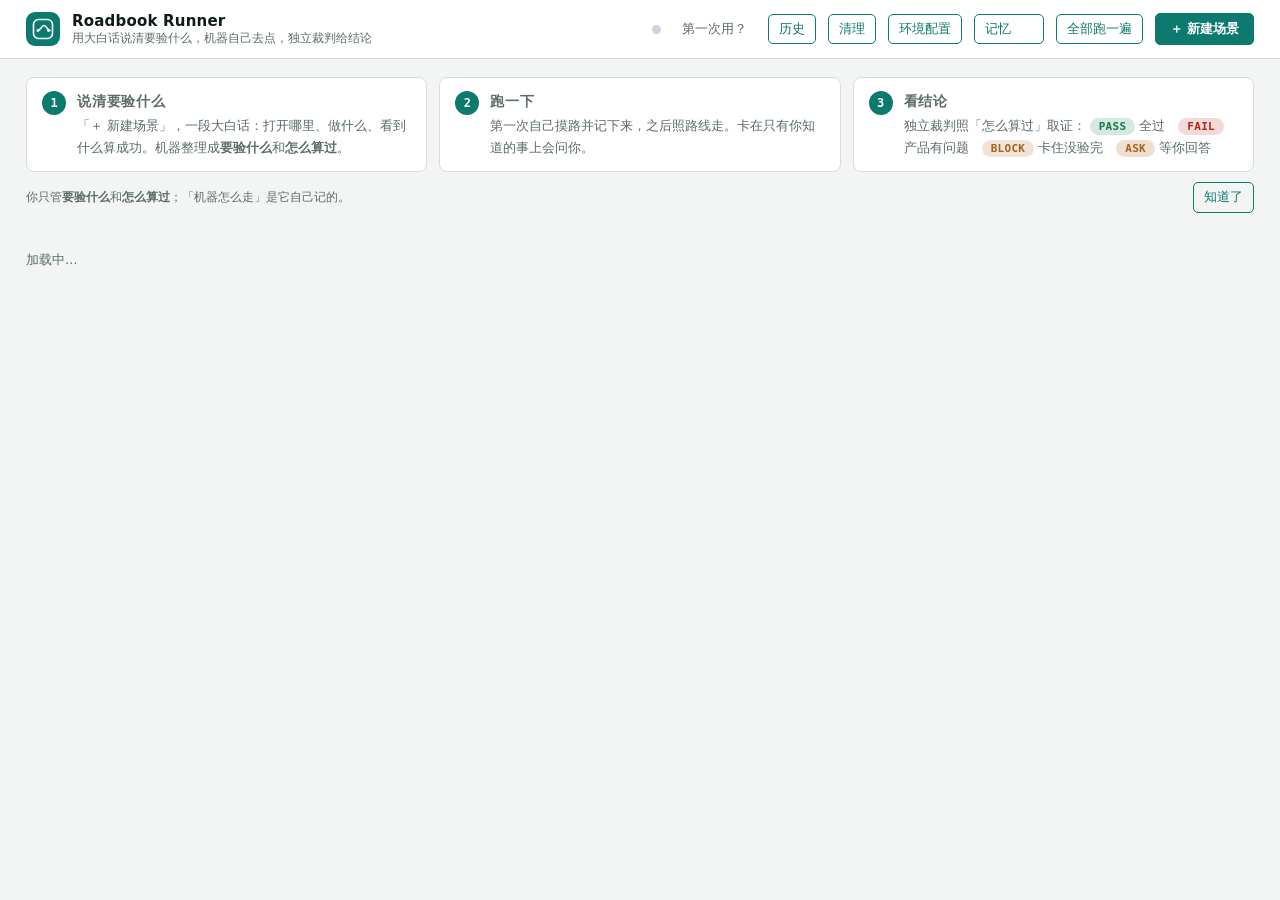
==== commit a3c75ec9: "扫尾：把四处旧版遗留的内部命名换成通用占位（项目组名、场景名、脚本示例名）" ====
--- a/frontend/index.html
+++ b/frontend/index.html
@@ -2602,7 +2602,7 @@
 // 真正能人为决定的是**跑哪个环境**，那个在卡片上的运行按钮里选。
 let CTXVARS = null;
 let SKILLCFG = {};      // 技能的 config/env.json，给下面的 cfgInline 解释引用用
-let SKILL_PROJECTS = [];  // scenarios/ 下的全部分组目录（含空组，如 定量/），新建场景的下拉用它
+let SKILL_PROJECTS = [];  // scenarios/ 下的全部分组目录（含空组，如 team/），新建场景的下拉用它
 async function loadSkillCfg(skill){
   try{ SKILLCFG = await (await fetch(`/api/skills/${encodeURIComponent(skill || 'roadbook')}/config`)).json(); }
   catch(e){ SKILLCFG = {}; }
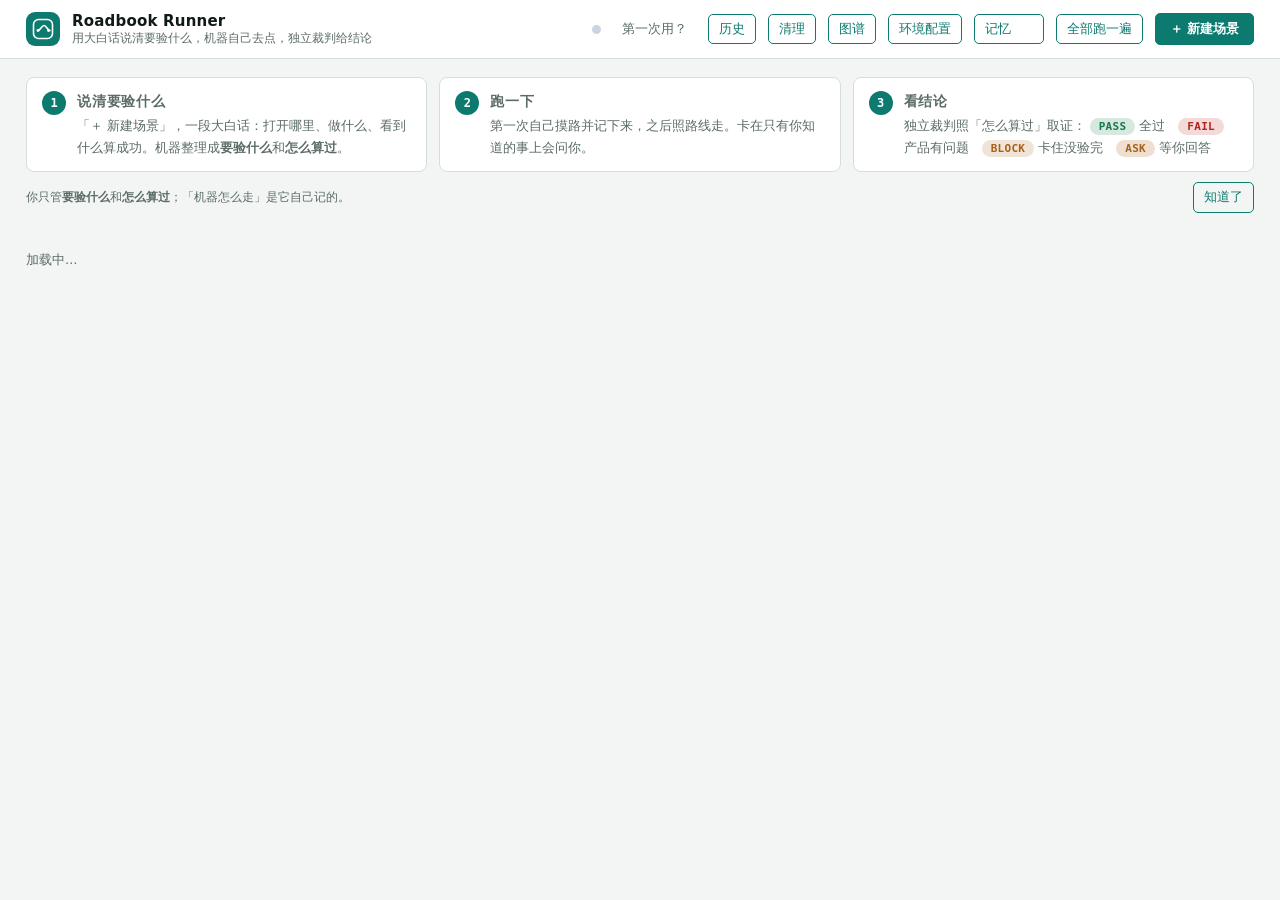
==== commit 7e7020cd: "看板加图谱只读面板：/api/graph?full=true 吐节点/边明细，前端画三层有向图 - graph.py: GraphNode/GraphEdge 加 to_dict()，按 YAML 字" ====
--- a/frontend/index.html
+++ b/frontend/index.html
@@ -808,6 +808,7 @@
   <button class="link" id="onboard-btn" onclick="toggleOnboard()">第一次用？</button>
   <button class="ghost" onclick="openHistory()">历史</button>
   <button class="ghost" onclick="openCleanup()">清理</button>
+  <button class="ghost" onclick="openGraph()">图谱</button>
   <button class="ghost" onclick="openGlobalCfg()">环境配置</button>
   <button class="ghost" onclick="openMemory()">记忆<span class="cnt" id="mem-count" hidden></span></button>
   <button class="ghost" onclick="runAll()">全部跑一遍</button>
@@ -860,6 +861,15 @@
     <button class="ghost" onclick="renderCleanup()">刷新</button>
     <button class="ghost" onclick="document.querySelector('#cleandlg').close()">关闭</button>
   </div><div class="dlg-body" id="clean-body" style="min-width:680px">
+    <span class="hint">读取中…</span>
+  </div></dialog>
+
+<dialog id="graphdlg"><div class="dlg-head">
+    <b style="font-size:14px">图谱 · 应用知识图（只读）</b>
+    <span style="margin-left:auto"></span>
+    <button class="ghost" onclick="renderGraph()">刷新</button>
+    <button class="ghost" onclick="document.querySelector('#graphdlg').close()">关闭</button>
+  </div><div class="dlg-body" id="graph-body" style="min-width:820px;max-width:1020px">
     <span class="hint">读取中…</span>
   </div></dialog>
 
@@ -1365,6 +1375,138 @@
   const res = await fetch(`/api/cleanup/${encodeURIComponent(taskId)}/retry`, {method:'POST'});
   if(!res.ok){ alert((await res.json()).detail || '触发失败'); return; }
   renderCleanup();
+}
+
+// ---- 图谱 · 只读视图：把技能的 graph/app.yaml 画成三层有向图 ----
+// 这是「看资产」的窗口，不是编辑器：图怎么走由 YAML 决定，这里只渲染 + 校验警告。
+// 反向边（实体→清理动作）是台账真正用的那条语义，所以专门用虚线画出来。
+const GRAPH_KIND = {page:['页面','var(--look)'], action:['动作','var(--act)'], entity:['实体','var(--asset)']};
+
+async function openGraph(){
+  document.querySelector('#graphdlg').showModal();
+  await renderGraph();
+}
+
+function graphSvg(nodes, edges){
+  const NW = 152, NH = 52, ROWH = 138, TOP = 34, PADX = 28;
+  const W = 800;
+  const rows = ['page','action','entity']
+    .map(k => nodes.filter(n => n.kind === k)).filter(r => r.length);
+  const pos = {};
+  rows.forEach((row, ri) => {
+    const step = (W - PADX*2) / row.length;
+    row.forEach((n, i) => {
+      pos[n.id] = {x: PADX + step*(i + 0.5), y: TOP + ri*ROWH, w: NW, h: NH};
+    });
+  });
+  const H = TOP + (rows.length || 1)*ROWH + 10;
+  const arrow = (id, color) => `<marker id="${id}" viewBox="0 0 10 10" refX="9" refY="5"
+      markerWidth="7" markerHeight="7" orient="auto-start-reverse">
+      <path d="M0,0 L10,5 L0,10 z" fill="${color}"/></marker>`;
+
+  // 同一层：从盒子侧边走一条上凸的弧；跨层：从下边中点走到上边中点。
+  const path = (a, b) => {
+    if(Math.abs(a.y - b.y) < 1){
+      const dir = b.x > a.x ? 1 : -1;
+      const x1 = a.x + dir*a.w/2, x2 = b.x - dir*b.w/2, y = a.y + a.h/2;
+      return `M${x1},${y} Q${(x1+x2)/2},${y-44} ${x2},${y}`;
+    }
+    const down = b.y > a.y;
+    const y1 = down ? a.y + a.h : a.y, y2 = down ? b.y : b.y + b.h;
+    return `M${a.x},${y1} C${a.x},${(y1+y2)/2} ${b.x},${(y1+y2)/2} ${b.x},${y2}`;
+  };
+  const mid = (a, b) => {
+    if(Math.abs(a.y - b.y) < 1) return {x:(a.x+b.x)/2, y:a.y + a.h/2 - 24};
+    return {x:(a.x+b.x)/2, y:(a.y + a.h + b.y)/2};
+  };
+  const label = (p, text, color) => {
+    const short = String(text);
+    return `<text x="${p.x}" y="${p.y}" text-anchor="middle"
+      font-size="10.5" fill="${color}" style="paint-order:stroke;stroke:var(--surface);stroke-width:3.5px"
+      >${esc(short.length > 16 ? short.slice(0,15) + '…' : short)}</text>`;
+  };
+
+  const parts = [];
+  for(const e of edges){
+    const a = pos[e.from], b = pos[e.to];
+    if(!a || !b) continue;
+    const conf = typeof e.confidence === 'number' ? e.confidence : 1;
+    parts.push(`<path d="${path(a,b)}" fill="none" stroke="var(--accent)" stroke-width="1.5"
+      stroke-opacity="${(0.35 + conf*0.6).toFixed(2)}" marker-end="url(#garrow)"/>`);
+    parts.push(label(mid(a,b), `${e.action || '转场'}${conf < 1 ? ' · ' + conf.toFixed(2) : ''}`, 'var(--accent)'));
+  }
+  // 反向边：创建（动作→实体）与清理（实体→动作），虚线，和上面的转场区分开
+  for(const n of nodes){
+    if(n.kind !== 'entity') continue;
+    const ent = pos[n.id];
+    for(const [key, color, text, marker] of [['create_via','var(--pass)','建','garrow-c'], ['cleanup_via','var(--fail)','删','garrow-d']]){
+      const act = pos[n[key]];
+      if(!ent || !act) continue;
+      const a = key === 'create_via' ? act : ent, b = key === 'create_via' ? ent : act;
+      parts.push(`<path d="${path(a,b)}" fill="none" stroke="${color}" stroke-width="1.4"
+        stroke-dasharray="5 4" marker-end="url(#${marker})"/>`);
+      parts.push(label(mid(a,b), text, color));
+    }
+  }
+  const boxes = nodes.filter(n => pos[n.id]).map(n => {
+    const p = pos[n.id], [kindLabel, color] = GRAPH_KIND[n.kind] || ['节点','var(--muted)'];
+    const title = String(n.title || n.id);
+    const sub = kindLabel + (n.entry ? ' · 入口' : '') + (n.cleanup_recipe ? ' · 可清' : '');
+    return `<g><title>${esc(n.id)}</title>
+      <rect x="${p.x-p.w/2}" y="${p.y}" width="${p.w}" height="${p.h}" rx="8"
+        fill="var(--surface)" stroke="${color}" stroke-width="${n.entry ? 2 : 1.2}"/>
+      <text x="${p.x}" y="${p.y+23}" text-anchor="middle" fill="var(--ink)"
+        font-size="12.5" font-weight="600">${esc(title.length > 17 ? title.slice(0,16)+'…' : title)}</text>
+      <text x="${p.x}" y="${p.y+40}" text-anchor="middle" fill="var(--muted)" font-size="10.5">${esc(sub)}</text>
+    </g>`;
+  });
+
+  return `<svg viewBox="0 0 ${W} ${H}" width="100%" style="max-height:${H}px;display:block">
+    <defs>${arrow('garrow','var(--accent)')}${arrow('garrow-c','var(--pass)')}${arrow('garrow-d','var(--fail)')}</defs>
+    ${parts.join('')}${boxes.join('')}
+  </svg>`;
+}
+
+async function renderGraph(){
+  const body = $('#graph-body');
+  body.innerHTML = '<div class="empty">读取中…</div>';
+  let d;
+  try{ d = await (await fetch('/api/graph?full=true')).json(); }
+  catch(e){ body.innerHTML = `<div class="empty">读不到图谱：${esc(String(e))}</div>`; return; }
+  const detail = d.detail || {}, nodes = detail.nodes || [], edges = detail.edges || [];
+  const warns = d.warnings || [];
+  const head = `<div class="hint" style="margin-bottom:8px">
+      应用 <code>${esc(d.app || '（YAML 里没写 app）')}</code> · ${nodes.length} 个节点 / ${edges.length} 条边 ·
+      文件 <code>graph/app.yaml</code>${d.enabled ? '' : ' · <b>图谱已关闭</b>：只是把文件画出来，跑批不会用它'}</div>`;
+  const warn = warns.length
+    ? `<div class="stale" style="margin-bottom:10px">${warns.map(w => '⚠ ' + esc(w)).join('<br>')}</div>` : '';
+  if(!nodes.length){
+    body.innerHTML = head + warn + `<div class="empty">这个技能目录里没有 graph/app.yaml——
+      图是可读资产，没有它跑批照样能跑，只是少了「省探索」和「自动反查清理」两件事。</div>`;
+    return;
+  }
+  const legend = `<div class="hint" style="margin:6px 0 12px">
+      <span style="color:var(--accent)">→ 实线</span> 转场（能点过去，数字是置信度）　
+      <span style="color:var(--pass)">⇢ 建</span> 实体由哪个动作创建　
+      <span style="color:var(--fail)">⇢ 删</span> 实体由哪个动作清理（登记台账时反查的就是这条）</div>`;
+  const rows = nodes.map(n => {
+    const [kindLabel] = GRAPH_KIND[n.kind] || ['节点'];
+    const bits = [
+      n.anchors && `<div><span class="hint">锚点</span> ${esc(n.anchors.join(' / '))}</div>`,
+      n.aliases && `<div><span class="hint">别名</span> ${esc(n.aliases.join(' / '))}</div>`,
+      n.fact_key && `<div><span class="hint">事实键</span> <code>${esc(n.fact_key)}</code></div>`,
+      n.cleanup_recipe && `<div><span class="hint">清理配方</span> <code>${esc(n.cleanup_recipe)}</code>
+        ${(n.cleanup_args||[]).length ? `<span class="hint">${esc(n.cleanup_args.join(', '))}</span>` : ''}</div>`,
+    ].filter(Boolean).join('');
+    return `<tr><td class="mono">${esc(n.id)}</td><td>${esc(kindLabel)}</td>
+      <td>${esc(n.title || '')}</td><td>${bits || '<span class="hint">—</span>'}</td></tr>`;
+  }).join('');
+  body.innerHTML = head + warn + graphSvg(nodes, edges) + legend +
+    `<h4 style="margin-top:14px">节点明细</h4>
+     <table class="hist-t"><thead><tr><th>id</th><th>类型</th><th>标题</th><th>锚点 / 别名 / 清理</th></tr></thead>
+     <tbody>${rows}</tbody></table>
+     <div class="hint" style="margin-top:10px">改这张图就是改 <code>&lt;技能根目录&gt;/graph/app.yaml</code>：
+       加节点、加边、改锚点都直接落在文件里，刷新这里就能看到校验结果。判分永远不读它。</div>`;
 }
 
 // ---- 结论怎么读：卡片药丸的 title、上手面板共用一份 ----
